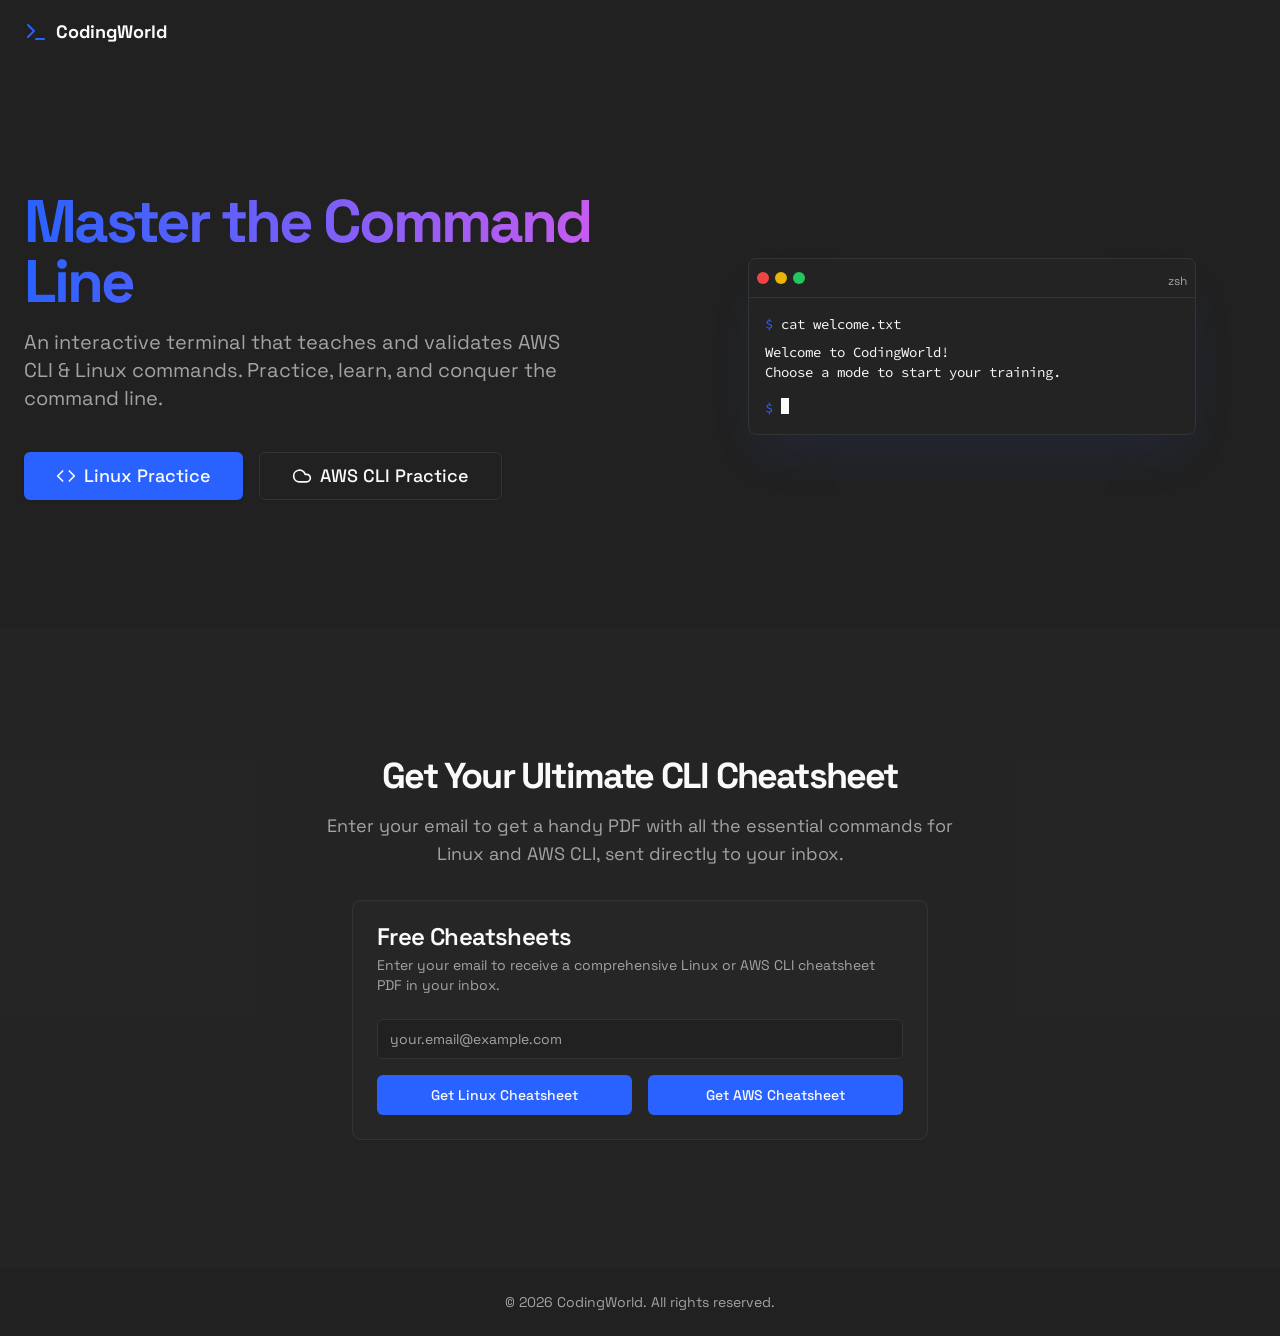
==== index.html @ 2f17eb56 "first commit" ====
<!DOCTYPE html><!--RJqVNcGlyNMTMCSjUhqkt--><html lang="en"><head><meta charSet="utf-8"/><meta name="viewport" content="width=device-width, initial-scale=1"/><link rel="stylesheet" href="/_next/static/css/c68abee4e46d23ef.css" data-precedence="next"/><link rel="preload" as="script" fetchPriority="low" href="/_next/static/chunks/webpack-8bc676a38500ec86.js"/><script src="/_next/static/chunks/4bd1b696-21f374d1156f834a.js" async=""></script><script src="/_next/static/chunks/255-93a59f354348d7d5.js" async=""></script><script src="/_next/static/chunks/main-app-a931d3defb25d860.js" async=""></script><script src="/_next/static/chunks/349-acaad126e74a8571.js" async=""></script><script src="/_next/static/chunks/559-4b125c624af9460f.js" async=""></script><script src="/_next/static/chunks/app/layout-97086ec14cc3a249.js" async=""></script><script src="/_next/static/chunks/667-7d74f03dfd28b182.js" async=""></script><script src="/_next/static/chunks/app/(app)/layout-f5e4618d184f99e4.js" async=""></script><script src="/_next/static/chunks/app/page-3dbbd2f15686860f.js" async=""></script><link rel="preconnect" href="https://fonts.googleapis.com"/><link rel="preconnect" href="https://fonts.gstatic.com" crossorigin="anonymous"/><title>CodingWorld</title><meta name="description" content="Interactive browser terminal to learn Linux and AWS CLI commands."/><link rel="icon" href="/favicon.ico" type="image/x-icon" sizes="16x16"/><link href="https://fonts.googleapis.com/css2?family=Space+Grotesk:wght@400;500;700&amp;family=Source+Code+Pro:wght@400;500&amp;display=swap" rel="stylesheet"/><script src="/_next/static/chunks/polyfills-42372ed130431b0a.js" noModule=""></script></head><body class="font-body antialiased"><div hidden=""><!--$--><!--/$--></div><div class="flex flex-col min-h-screen bg-background"><header class="px-4 lg:px-6 h-16 flex items-center container mx-auto"><a class="flex items-center justify-center gap-2" href="/"><svg xmlns="http://www.w3.org/2000/svg" viewBox="0 0 24 24" fill="none" stroke="currentColor" stroke-width="2" stroke-linecap="round" stroke-linejoin="round" class="h-6 w-6 text-primary"><path d="M4 17l6-6-6-6"></path><path d="M12 19h8"></path></svg><span class="font-bold text-lg">CodingWorld</span></a></header><main class="flex-1"><section class="w-full py-12 md:py-24 lg:py-32"><div class="container px-4 md:px-6"><div class="grid gap-6 lg:grid-cols-2 lg:gap-12 xl:gap-24"><div class="flex flex-col justify-center space-y-4"><div class="space-y-4"><h1 class="text-4xl font-bold tracking-tighter sm:text-5xl xl:text-6xl/none font-headline bg-clip-text text-transparent bg-gradient-to-r from-primary to-accent">Master the Command Line</h1><p class="max-w-[600px] text-muted-foreground md:text-xl">An interactive terminal that teaches and validates AWS CLI &amp; Linux commands. Practice, learn, and conquer the command line.</p></div><div class="flex flex-col gap-4 min-[400px]:flex-row pt-6"><a class="inline-flex h-12 items-center justify-center rounded-md bg-primary px-8 text-lg font-medium text-primary-foreground shadow transition-colors hover:bg-primary/90 focus-visible:outline-none focus-visible:ring-1 focus-visible:ring-ring disabled:pointer-events-none disabled:opacity-50" href="/linux/"><svg xmlns="http://www.w3.org/2000/svg" width="24" height="24" viewBox="0 0 24 24" fill="none" stroke="currentColor" stroke-width="2" stroke-linecap="round" stroke-linejoin="round" class="lucide lucide-code mr-2 h-5 w-5"><polyline points="16 18 22 12 16 6"></polyline><polyline points="8 6 2 12 8 18"></polyline></svg>Linux Practice</a><a class="inline-flex h-12 items-center justify-center rounded-md border border-input bg-background px-8 text-lg font-medium shadow-sm transition-colors hover:bg-accent hover:text-accent-foreground focus-visible:outline-none focus-visible:ring-1 focus-visible:ring-ring disabled:pointer-events-none disabled:opacity-50" href="/aws/"><svg xmlns="http://www.w3.org/2000/svg" width="24" height="24" viewBox="0 0 24 24" fill="none" stroke="currentColor" stroke-width="2" stroke-linecap="round" stroke-linejoin="round" class="lucide lucide-cloud mr-2 h-5 w-5"><path d="M17.5 19H9a7 7 0 1 1 6.71-9h1.79a4.5 4.5 0 1 1 0 9Z"></path></svg>AWS CLI Practice</a></div></div><div class="hidden lg:flex items-center justify-center"><div class="rounded-lg border text-card-foreground w-full max-w-md bg-card/50 shadow-2xl shadow-primary/10"><div class="flex space-y-1.5 p-2 border-b flex-row items-center justify-between"><div class="flex items-center gap-1.5"><span class="h-3 w-3 rounded-full bg-red-500"></span><span class="h-3 w-3 rounded-full bg-yellow-500"></span><span class="h-3 w-3 rounded-full bg-green-500"></span></div><p class="text-xs text-muted-foreground">zsh</p></div><div class="p-4 font-code text-sm"><div class="flex gap-2"><span class="text-primary">$</span><p>cat welcome.txt</p></div><p class="mt-2">Welcome to CodingWorld!</p><p>Choose a mode to start your training.</p><div class="flex gap-2 mt-4"><span class="text-primary">$</span><span class="bg-foreground w-2 h-4 animate-pulse"></span></div></div></div></div></div></div></section><section class="w-full py-12 md:py-24 lg:py-32 bg-muted/20"><div class="container px-4 md:px-6"><div class="mx-auto max-w-2xl text-center"><h2 class="text-3xl font-bold tracking-tighter sm:text-4xl font-headline">Get Your Ultimate CLI Cheatsheet</h2><p class="mt-4 text-muted-foreground md:text-lg">Enter your email to get a handy PDF with all the essential commands for Linux and AWS CLI, sent directly to your inbox.</p></div><div class="mx-auto mt-8 max-w-xl"><div class="rounded-lg border bg-card text-card-foreground shadow-sm"><div class="flex flex-col space-y-1.5 p-6"><div class="text-2xl font-semibold leading-none tracking-tight">Free Cheatsheets</div><div class="text-sm text-muted-foreground">Enter your email to receive a comprehensive Linux or AWS CLI cheatsheet PDF in your inbox.</div></div><div class="p-6 pt-0 space-y-4"><input type="email" class="flex h-10 w-full rounded-md border border-input bg-background px-3 py-2 text-base ring-offset-background file:border-0 file:bg-transparent file:text-sm file:font-medium file:text-foreground placeholder:text-muted-foreground focus-visible:outline-none focus-visible:ring-2 focus-visible:ring-ring focus-visible:ring-offset-2 disabled:cursor-not-allowed disabled:opacity-50 md:text-sm" placeholder="your.email@example.com" value=""/><div class="flex flex-col sm:flex-row gap-4"><button class="inline-flex items-center justify-center gap-2 whitespace-nowrap rounded-md text-sm font-medium ring-offset-background transition-colors focus-visible:outline-none focus-visible:ring-2 focus-visible:ring-ring focus-visible:ring-offset-2 disabled:pointer-events-none disabled:opacity-50 [&amp;_svg]:pointer-events-none [&amp;_svg]:size-4 [&amp;_svg]:shrink-0 bg-primary text-primary-foreground hover:bg-primary/90 h-10 px-4 py-2 w-full">Get Linux Cheatsheet</button><button class="inline-flex items-center justify-center gap-2 whitespace-nowrap rounded-md text-sm font-medium ring-offset-background transition-colors focus-visible:outline-none focus-visible:ring-2 focus-visible:ring-ring focus-visible:ring-offset-2 disabled:pointer-events-none disabled:opacity-50 [&amp;_svg]:pointer-events-none [&amp;_svg]:size-4 [&amp;_svg]:shrink-0 bg-primary text-primary-foreground hover:bg-primary/90 h-10 px-4 py-2 w-full">Get AWS Cheatsheet</button></div></div></div></div></div></section></main><footer class="flex items-center justify-center p-6"><p class="text-sm text-muted-foreground">© <!-- -->2026<!-- --> CodingWorld. All rights reserved.</p></footer></div><!--$--><!--/$--><div role="region" aria-label="Notifications (F8)" tabindex="-1" style="pointer-events:none"><ol tabindex="-1" class="fixed top-0 z-[100] flex max-h-screen w-full flex-col-reverse p-4 sm:bottom-0 sm:right-0 sm:top-auto sm:flex-col md:max-w-[420px]"></ol></div><script src="/_next/static/chunks/webpack-8bc676a38500ec86.js" id="_R_" async=""></script><script>(self.__next_f=self.__next_f||[]).push([0])</script><script>self.__next_f.push([1,"1:\"$Sreact.fragment\"\n2:I[3006,[\"349\",\"static/chunks/349-acaad126e74a8571.js\",\"559\",\"static/chunks/559-4b125c624af9460f.js\",\"177\",\"static/chunks/app/layout-97086ec14cc3a249.js\"],\"ThemeProvider\"]\n3:I[9766,[],\"\"]\n4:I[8924,[],\"\"]\n5:I[8516,[\"349\",\"static/chunks/349-acaad126e74a8571.js\",\"559\",\"static/chunks/559-4b125c624af9460f.js\",\"177\",\"static/chunks/app/layout-97086ec14cc3a249.js\"],\"Toaster\"]\n6:I[2619,[\"349\",\"static/chunks/349-acaad126e74a8571.js\",\"667\",\"static/chunks/667-7d74f03dfd28b182.js\",\"944\",\"static/chunks/app/(app)/layout-f5e4618d184f99e4.js\"],\"\"]\nf:I[7150,[],\"\"]\n:HL[\"/_next/static/css/c68abee4e46d23ef.css\",\"style\"]\n"])</script><script>self.__next_f.push([1,"0:{\"P\":null,\"b\":\"RJqVNcGlyNMTMCSjUhqkt\",\"p\":\"\",\"c\":[\"\",\"\"],\"i\":false,\"f\":[[[\"\",{\"children\":[\"__PAGE__\",{}]},\"$undefined\",\"$undefined\",true],[\"\",[\"$\",\"$1\",\"c\",{\"children\":[[[\"$\",\"link\",\"0\",{\"rel\":\"stylesheet\",\"href\":\"/_next/static/css/c68abee4e46d23ef.css\",\"precedence\":\"next\",\"crossOrigin\":\"$undefined\",\"nonce\":\"$undefined\"}]],[\"$\",\"html\",null,{\"lang\":\"en\",\"suppressHydrationWarning\":true,\"children\":[[\"$\",\"head\",null,{\"children\":[[\"$\",\"link\",null,{\"rel\":\"preconnect\",\"href\":\"https://fonts.googleapis.com\"}],[\"$\",\"link\",null,{\"rel\":\"preconnect\",\"href\":\"https://fonts.gstatic.com\",\"crossOrigin\":\"anonymous\"}],[\"$\",\"link\",null,{\"href\":\"https://fonts.googleapis.com/css2?family=Space+Grotesk:wght@400;500;700\u0026family=Source+Code+Pro:wght@400;500\u0026display=swap\",\"rel\":\"stylesheet\"}]]}],[\"$\",\"body\",null,{\"className\":\"font-body antialiased\",\"children\":[\"$\",\"$L2\",null,{\"children\":[[\"$\",\"$L3\",null,{\"parallelRouterKey\":\"children\",\"error\":\"$undefined\",\"errorStyles\":\"$undefined\",\"errorScripts\":\"$undefined\",\"template\":[\"$\",\"$L4\",null,{}],\"templateStyles\":\"$undefined\",\"templateScripts\":\"$undefined\",\"notFound\":[[[\"$\",\"title\",null,{\"children\":\"404: This page could not be found.\"}],[\"$\",\"div\",null,{\"style\":{\"fontFamily\":\"system-ui,\\\"Segoe UI\\\",Roboto,Helvetica,Arial,sans-serif,\\\"Apple Color Emoji\\\",\\\"Segoe UI Emoji\\\"\",\"height\":\"100vh\",\"textAlign\":\"center\",\"display\":\"flex\",\"flexDirection\":\"column\",\"alignItems\":\"center\",\"justifyContent\":\"center\"},\"children\":[\"$\",\"div\",null,{\"children\":[[\"$\",\"style\",null,{\"dangerouslySetInnerHTML\":{\"__html\":\"body{color:#000;background:#fff;margin:0}.next-error-h1{border-right:1px solid rgba(0,0,0,.3)}@media (prefers-color-scheme:dark){body{color:#fff;background:#000}.next-error-h1{border-right:1px solid rgba(255,255,255,.3)}}\"}}],[\"$\",\"h1\",null,{\"className\":\"next-error-h1\",\"style\":{\"display\":\"inline-block\",\"margin\":\"0 20px 0 0\",\"padding\":\"0 23px 0 0\",\"fontSize\":24,\"fontWeight\":500,\"verticalAlign\":\"top\",\"lineHeight\":\"49px\"},\"children\":404}],[\"$\",\"div\",null,{\"style\":{\"display\":\"inline-block\"},\"children\":[\"$\",\"h2\",null,{\"style\":{\"fontSize\":14,\"fontWeight\":400,\"lineHeight\":\"49px\",\"margin\":0},\"children\":\"This page could not be found.\"}]}]]}]}]],[]],\"forbidden\":\"$undefined\",\"unauthorized\":\"$undefined\"}],[\"$\",\"$L5\",null,{}]]}]}]]}]]}],{\"children\":[\"__PAGE__\",[\"$\",\"$1\",\"c\",{\"children\":[[\"$\",\"div\",null,{\"className\":\"flex flex-col min-h-screen bg-background\",\"children\":[[\"$\",\"header\",null,{\"className\":\"px-4 lg:px-6 h-16 flex items-center container mx-auto\",\"children\":[\"$\",\"$L6\",null,{\"href\":\"/\",\"className\":\"flex items-center justify-center gap-2\",\"children\":[[\"$\",\"svg\",null,{\"xmlns\":\"http://www.w3.org/2000/svg\",\"viewBox\":\"0 0 24 24\",\"fill\":\"none\",\"stroke\":\"currentColor\",\"strokeWidth\":\"2\",\"strokeLinecap\":\"round\",\"strokeLinejoin\":\"round\",\"className\":\"h-6 w-6 text-primary\",\"children\":[[\"$\",\"path\",null,{\"d\":\"M4 17l6-6-6-6\"}],[\"$\",\"path\",null,{\"d\":\"M12 19h8\"}]]}],[\"$\",\"span\",null,{\"className\":\"font-bold text-lg\",\"children\":\"CodingWorld\"}]]}]}],[\"$\",\"main\",null,{\"className\":\"flex-1\",\"children\":[[\"$\",\"section\",null,{\"className\":\"w-full py-12 md:py-24 lg:py-32\",\"children\":[\"$\",\"div\",null,{\"className\":\"container px-4 md:px-6\",\"children\":[\"$\",\"div\",null,{\"className\":\"grid gap-6 lg:grid-cols-2 lg:gap-12 xl:gap-24\",\"children\":[[\"$\",\"div\",null,{\"className\":\"flex flex-col justify-center space-y-4\",\"children\":[[\"$\",\"div\",null,{\"className\":\"space-y-4\",\"children\":[[\"$\",\"h1\",null,{\"className\":\"text-4xl font-bold tracking-tighter sm:text-5xl xl:text-6xl/none font-headline bg-clip-text text-transparent bg-gradient-to-r from-primary to-accent\",\"children\":\"Master the Command Line\"}],[\"$\",\"p\",null,{\"className\":\"max-w-[600px] text-muted-foreground md:text-xl\",\"children\":\"An interactive terminal that teaches and validates AWS CLI \u0026 Linux commands. Practice, learn, and conquer the command line.\"}]]}],[\"$\",\"div\",null,{\"className\":\"flex flex-col gap-4 min-[400px]:flex-row pt-6\",\"children\":[[\"$\",\"$L6\",null,{\"href\":\"/linux\",\"className\":\"inline-flex h-12 items-center justify-center rounded-md bg-primary px-8 text-lg font-medium text-primary-foreground shadow transition-colors hover:bg-primary/90 focus-visible:outline-none focus-visible:ring-1 focus-visible:ring-ring disabled:pointer-events-none disabled:opacity-50\",\"children\":[[\"$\",\"svg\",null,{\"ref\":\"$undefined\",\"xmlns\":\"http://www.w3.org/2000/svg\",\"width\":24,\"height\":24,\"viewBox\":\"0 0 24 24\",\"fill\":\"none\",\"stroke\":\"currentColor\",\"strokeWidth\":2,\"strokeLinecap\":\"round\",\"strokeLinejoin\":\"round\",\"className\":\"lucide lucide-code mr-2 h-5 w-5\",\"children\":[\"$L7\",\"$L8\",\"$undefined\"]}],\"Linux Practice\"]}],\"$L9\"]}]]}],\"$La\"]}]}]}],\"$Lb\"]}],\"$Lc\"]}],null,\"$Ld\"]}],{},null,false]},null,false],\"$Le\",false]],\"m\":\"$undefined\",\"G\":[\"$f\",[]],\"s\":false,\"S\":true}\n"])</script><script>self.__next_f.push([1,"10:I[8281,[\"349\",\"static/chunks/349-acaad126e74a8571.js\",\"667\",\"static/chunks/667-7d74f03dfd28b182.js\",\"974\",\"static/chunks/app/page-3dbbd2f15686860f.js\"],\"default\"]\n11:I[4431,[],\"OutletBoundary\"]\n13:I[5278,[],\"AsyncMetadataOutlet\"]\n15:I[4431,[],\"ViewportBoundary\"]\n17:I[4431,[],\"MetadataBoundary\"]\n18:\"$Sreact.suspense\"\n7:[\"$\",\"polyline\",\"z7tu5w\",{\"points\":\"16 18 22 12 16 6\"}]\n8:[\"$\",\"polyline\",\"1eg1df\",{\"points\":\"8 6 2 12 8 18\"}]\n"])</script><script>self.__next_f.push([1,"9:[\"$\",\"$L6\",null,{\"href\":\"/aws\",\"className\":\"inline-flex h-12 items-center justify-center rounded-md border border-input bg-background px-8 text-lg font-medium shadow-sm transition-colors hover:bg-accent hover:text-accent-foreground focus-visible:outline-none focus-visible:ring-1 focus-visible:ring-ring disabled:pointer-events-none disabled:opacity-50\",\"children\":[[\"$\",\"svg\",null,{\"ref\":\"$undefined\",\"xmlns\":\"http://www.w3.org/2000/svg\",\"width\":24,\"height\":24,\"viewBox\":\"0 0 24 24\",\"fill\":\"none\",\"stroke\":\"currentColor\",\"strokeWidth\":2,\"strokeLinecap\":\"round\",\"strokeLinejoin\":\"round\",\"className\":\"lucide lucide-cloud mr-2 h-5 w-5\",\"children\":[[\"$\",\"path\",\"p7xjir\",{\"d\":\"M17.5 19H9a7 7 0 1 1 6.71-9h1.79a4.5 4.5 0 1 1 0 9Z\"}],\"$undefined\"]}],\"AWS CLI Practice\"]}]\n"])</script><script>self.__next_f.push([1,"a:[\"$\",\"div\",null,{\"className\":\"hidden lg:flex items-center justify-center\",\"children\":[\"$\",\"div\",null,{\"ref\":\"$undefined\",\"className\":\"rounded-lg border text-card-foreground w-full max-w-md bg-card/50 shadow-2xl shadow-primary/10\",\"children\":[[\"$\",\"div\",null,{\"ref\":\"$undefined\",\"className\":\"flex space-y-1.5 p-2 border-b flex-row items-center justify-between\",\"children\":[[\"$\",\"div\",null,{\"className\":\"flex items-center gap-1.5\",\"children\":[[\"$\",\"span\",null,{\"className\":\"h-3 w-3 rounded-full bg-red-500\"}],[\"$\",\"span\",null,{\"className\":\"h-3 w-3 rounded-full bg-yellow-500\"}],[\"$\",\"span\",null,{\"className\":\"h-3 w-3 rounded-full bg-green-500\"}]]}],[\"$\",\"p\",null,{\"className\":\"text-xs text-muted-foreground\",\"children\":\"zsh\"}]]}],[\"$\",\"div\",null,{\"ref\":\"$undefined\",\"className\":\"p-4 font-code text-sm\",\"children\":[[\"$\",\"div\",null,{\"className\":\"flex gap-2\",\"children\":[[\"$\",\"span\",null,{\"className\":\"text-primary\",\"children\":\"$$\"}],[\"$\",\"p\",null,{\"children\":\"cat welcome.txt\"}]]}],[\"$\",\"p\",null,{\"className\":\"mt-2\",\"children\":\"Welcome to CodingWorld!\"}],[\"$\",\"p\",null,{\"children\":\"Choose a mode to start your training.\"}],[\"$\",\"div\",null,{\"className\":\"flex gap-2 mt-4\",\"children\":[[\"$\",\"span\",null,{\"className\":\"text-primary\",\"children\":\"$$\"}],[\"$\",\"span\",null,{\"className\":\"bg-foreground w-2 h-4 animate-pulse\"}]]}]]}]]}]}]\n"])</script><script>self.__next_f.push([1,"b:[\"$\",\"section\",null,{\"className\":\"w-full py-12 md:py-24 lg:py-32 bg-muted/20\",\"children\":[\"$\",\"div\",null,{\"className\":\"container px-4 md:px-6\",\"children\":[[\"$\",\"div\",null,{\"className\":\"mx-auto max-w-2xl text-center\",\"children\":[[\"$\",\"h2\",null,{\"className\":\"text-3xl font-bold tracking-tighter sm:text-4xl font-headline\",\"children\":\"Get Your Ultimate CLI Cheatsheet\"}],[\"$\",\"p\",null,{\"className\":\"mt-4 text-muted-foreground md:text-lg\",\"children\":\"Enter your email to get a handy PDF with all the essential commands for Linux and AWS CLI, sent directly to your inbox.\"}]]}],[\"$\",\"div\",null,{\"className\":\"mx-auto mt-8 max-w-xl\",\"children\":[\"$\",\"$L10\",null,{}]}]]}]}]\nc:[\"$\",\"footer\",null,{\"className\":\"flex items-center justify-center p-6\",\"children\":[\"$\",\"p\",null,{\"className\":\"text-sm text-muted-foreground\",\"children\":[\"© \",2026,\" CodingWorld. All rights reserved.\"]}]}]\nd:[\"$\",\"$L11\",null,{\"children\":[\"$L12\",[\"$\",\"$L13\",null,{\"promise\":\"$@14\"}]]}]\ne:[\"$\",\"$1\",\"h\",{\"children\":[null,[[\"$\",\"$L15\",null,{\"children\":\"$L16\"}],null],[\"$\",\"$L17\",null,{\"children\":[\"$\",\"div\",null,{\"hidden\":true,\"children\":[\"$\",\"$18\",null,{\"fallback\":null,\"children\":\"$L19\"}]}]}]]}]\n"])</script><script>self.__next_f.push([1,"16:[[\"$\",\"meta\",\"0\",{\"charSet\":\"utf-8\"}],[\"$\",\"meta\",\"1\",{\"name\":\"viewport\",\"content\":\"width=device-width, initial-scale=1\"}]]\n12:null\n"])</script><script>self.__next_f.push([1,"1a:I[622,[],\"IconMark\"]\n14:{\"metadata\":[[\"$\",\"title\",\"0\",{\"children\":\"CodingWorld\"}],[\"$\",\"meta\",\"1\",{\"name\":\"description\",\"content\":\"Interactive browser terminal to learn Linux and AWS CLI commands.\"}],[\"$\",\"link\",\"2\",{\"rel\":\"icon\",\"href\":\"/favicon.ico\",\"type\":\"image/x-icon\",\"sizes\":\"16x16\"}],[\"$\",\"$L1a\",\"3\",{}]],\"error\":null,\"digest\":\"$undefined\"}\n"])</script><script>self.__next_f.push([1,"19:\"$14:metadata\"\n"])</script></body></html>
---- _next/static/css/c68abee4e46d23ef.css ----
*,:after,:before{--tw-border-spacing-x:0;--tw-border-spacing-y:0;--tw-translate-x:0;--tw-translate-y:0;--tw-rotate:0;--tw-skew-x:0;--tw-skew-y:0;--tw-scale-x:1;--tw-scale-y:1;--tw-pan-x: ;--tw-pan-y: ;--tw-pinch-zoom: ;--tw-scroll-snap-strictness:proximity;--tw-gradient-from-position: ;--tw-gradient-via-position: ;--tw-gradient-to-position: ;--tw-ordinal: ;--tw-slashed-zero: ;--tw-numeric-figure: ;--tw-numeric-spacing: ;--tw-numeric-fraction: ;--tw-ring-inset: ;--tw-ring-offset-width:0px;--tw-ring-offset-color:#fff;--tw-ring-color:rgb(59 130 246/0.5);--tw-ring-offset-shadow:0 0 #0000;--tw-ring-shadow:0 0 #0000;--tw-shadow:0 0 #0000;--tw-shadow-colored:0 0 #0000;--tw-blur: ;--tw-brightness: ;--tw-contrast: ;--tw-grayscale: ;--tw-hue-rotate: ;--tw-invert: ;--tw-saturate: ;--tw-sepia: ;--tw-drop-shadow: ;--tw-backdrop-blur: ;--tw-backdrop-brightness: ;--tw-backdrop-contrast: ;--tw-backdrop-grayscale: ;--tw-backdrop-hue-rotate: ;--tw-backdrop-invert: ;--tw-backdrop-opacity: ;--tw-backdrop-saturate: ;--tw-backdrop-sepia: ;--tw-contain-size: ;--tw-contain-layout: ;--tw-contain-paint: ;--tw-contain-style: }::backdrop{--tw-border-spacing-x:0;--tw-border-spacing-y:0;--tw-translate-x:0;--tw-translate-y:0;--tw-rotate:0;--tw-skew-x:0;--tw-skew-y:0;--tw-scale-x:1;--tw-scale-y:1;--tw-pan-x: ;--tw-pan-y: ;--tw-pinch-zoom: ;--tw-scroll-snap-strictness:proximity;--tw-gradient-from-position: ;--tw-gradient-via-position: ;--tw-gradient-to-position: ;--tw-ordinal: ;--tw-slashed-zero: ;--tw-numeric-figure: ;--tw-numeric-spacing: ;--tw-numeric-fraction: ;--tw-ring-inset: ;--tw-ring-offset-width:0px;--tw-ring-offset-color:#fff;--tw-ring-color:rgb(59 130 246/0.5);--tw-ring-offset-shadow:0 0 #0000;--tw-ring-shadow:0 0 #0000;--tw-shadow:0 0 #0000;--tw-shadow-colored:0 0 #0000;--tw-blur: ;--tw-brightness: ;--tw-contrast: ;--tw-grayscale: ;--tw-hue-rotate: ;--tw-invert: ;--tw-saturate: ;--tw-sepia: ;--tw-drop-shadow: ;--tw-backdrop-blur: ;--tw-backdrop-brightness: ;--tw-backdrop-contrast: ;--tw-backdrop-grayscale: ;--tw-backdrop-hue-rotate: ;--tw-backdrop-invert: ;--tw-backdrop-opacity: ;--tw-backdrop-saturate: ;--tw-backdrop-sepia: ;--tw-contain-size: ;--tw-contain-layout: ;--tw-contain-paint: ;--tw-contain-style: }/*
! tailwindcss v3.4.17 | MIT License | https://tailwindcss.com
*/*,:after,:before{box-sizing:border-box;border:0 solid #e5e7eb}:after,:before{--tw-content:""}:host,html{line-height:1.5;-webkit-text-size-adjust:100%;-moz-tab-size:4;tab-size:4;font-family:ui-sans-serif,system-ui,sans-serif,Apple Color Emoji,Segoe UI Emoji,Segoe UI Symbol,Noto Color Emoji;font-feature-settings:normal;font-variation-settings:normal;-webkit-tap-highlight-color:transparent}body{margin:0;line-height:inherit}hr{height:0;color:inherit;border-top-width:1px}abbr:where([title]){text-decoration:underline dotted}h1,h2,h3,h4,h5,h6{font-size:inherit;font-weight:inherit}a{color:inherit;text-decoration:inherit}b,strong{font-weight:bolder}code,kbd,pre,samp{font-family:ui-monospace,SFMono-Regular,Menlo,Monaco,Consolas,Liberation Mono,Courier New,monospace;font-feature-settings:normal;font-variation-settings:normal;font-size:1em}small{font-size:80%}sub,sup{font-size:75%;line-height:0;position:relative;vertical-align:baseline}sub{bottom:-.25em}sup{top:-.5em}table{text-indent:0;border-color:inherit;border-collapse:collapse}button,input,optgroup,select,textarea{font-family:inherit;font-feature-settings:inherit;font-variation-settings:inherit;font-size:100%;font-weight:inherit;line-height:inherit;letter-spacing:inherit;color:inherit;margin:0;padding:0}button,select{text-transform:none}button,input:where([type=button]),input:where([type=reset]),input:where([type=submit]){-webkit-appearance:button;background-color:transparent;background-image:none}:-moz-focusring{outline:auto}:-moz-ui-invalid{box-shadow:none}progress{vertical-align:baseline}::-webkit-inner-spin-button,::-webkit-outer-spin-button{height:auto}[type=search]{-webkit-appearance:textfield;outline-offset:-2px}::-webkit-search-decoration{-webkit-appearance:none}::-webkit-file-upload-button{-webkit-appearance:button;font:inherit}summary{display:list-item}blockquote,dd,dl,figure,h1,h2,h3,h4,h5,h6,hr,p,pre{margin:0}fieldset{margin:0}fieldset,legend{padding:0}menu,ol,ul{list-style:none;margin:0;padding:0}dialog{padding:0}textarea{resize:vertical}input::placeholder,textarea::placeholder{opacity:1;color:#9ca3af}[role=button],button{cursor:pointer}:disabled{cursor:default}audio,canvas,embed,iframe,img,object,svg,video{display:block;vertical-align:middle}img,video{max-width:100%;height:auto}[hidden]:where(:not([hidden=until-found])){display:none}:root{--background:0 0% 13%;--foreground:0 0% 98%;--card:0 0% 15%;--card-foreground:0 0% 98%;--popover:0 0% 13%;--popover-foreground:0 0% 98%;--primary:224 100% 58%;--primary-foreground:0 0% 98%;--secondary:0 0% 14.9%;--secondary-foreground:0 0% 98%;--muted:0 0% 20%;--muted-foreground:0 0% 63.9%;--accent:283 83% 65%;--accent-foreground:0 0% 98%;--destructive:0 62.8% 30.6%;--destructive-foreground:0 0% 98%;--border:0 0% 20%;--input:0 0% 20%;--ring:224 100% 58%;--radius:0.5rem;--chart-1:12 76% 61%;--chart-2:173 58% 39%;--chart-3:197 37% 24%;--chart-4:43 74% 66%;--chart-5:27 87% 67%}.light{--background:0 0% 100%;--foreground:0 0% 3.9%;--card:0 0% 100%;--card-foreground:0 0% 3.9%;--popover:0 0% 100%;--popover-foreground:0 0% 3.9%;--primary:224 100% 58%;--primary-foreground:0 0% 98%;--secondary:0 0% 96.1%;--secondary-foreground:0 0% 9%;--muted:0 0% 96.1%;--muted-foreground:0 0% 45.1%;--accent:283 83% 65%;--accent-foreground:0 0% 9%;--destructive:0 84.2% 60.2%;--destructive-foreground:0 0% 98%;--border:0 0% 89.8%;--input:0 0% 89.8%;--ring:224 100% 58%;--chart-1:220 70% 50%;--chart-2:160 60% 45%;--chart-3:30 80% 55%;--chart-4:280 65% 60%;--chart-5:340 75% 55%}*{border-color:hsl(var(--border))}body{background-color:hsl(var(--background));color:hsl(var(--foreground));font-feature-settings:"rlig" 1,"calt" 1}.container{width:100%;margin-right:auto;margin-left:auto;padding-right:2rem;padding-left:2rem}@media (min-width:1400px){.container{max-width:1400px}}.sr-only{position:absolute;width:1px;height:1px;padding:0;margin:-1px;overflow:hidden;clip:rect(0,0,0,0);white-space:nowrap;border-width:0}.pointer-events-none{pointer-events:none}.pointer-events-auto{pointer-events:auto}.invisible{visibility:hidden}.fixed{position:fixed}.absolute{position:absolute}.relative{position:relative}.sticky{position:sticky}.inset-0{inset:0}.inset-x-0{left:0;right:0}.inset-y-0{top:0;bottom:0}.-bottom-12{bottom:-3rem}.-left-12{left:-3rem}.-right-12{right:-3rem}.-top-12{top:-3rem}.bottom-0{bottom:0}.left-0{left:0}.left-1{left:.25rem}.left-1\/2{left:50%}.left-2{left:.5rem}.left-\[50\%\]{left:50%}.right-0{right:0}.right-1{right:.25rem}.right-2{right:.5rem}.right-4{right:1rem}.top-0{top:0}.top-1\/2{top:50%}.top-2{top:.5rem}.top-4{top:1rem}.top-\[50\%\]{top:50%}.z-50{z-index:50}.z-\[100\]{z-index:100}.-mx-1{margin-left:-.25rem;margin-right:-.25rem}.mx-auto{margin-left:auto;margin-right:auto}.my-0\.5{margin-top:.125rem;margin-bottom:.125rem}.my-1{margin-top:.25rem;margin-bottom:.25rem}.-ml-4{margin-left:-1rem}.-mt-4{margin-top:-1rem}.mb-1{margin-bottom:.25rem}.mb-2{margin-bottom:.5rem}.ml-2{margin-left:.5rem}.ml-auto{margin-left:auto}.mr-2{margin-right:.5rem}.mr-4{margin-right:1rem}.mr-6{margin-right:1.5rem}.mt-1{margin-top:.25rem}.mt-2{margin-top:.5rem}.mt-4{margin-top:1rem}.mt-6{margin-top:1.5rem}.mt-8{margin-top:2rem}.block{display:block}.flex{display:flex}.inline-flex{display:inline-flex}.table{display:table}.grid{display:grid}.hidden{display:none}.aspect-square{aspect-ratio:1/1}.aspect-video{aspect-ratio:16/9}.h-10{height:2.5rem}.h-11{height:2.75rem}.h-12{height:3rem}.h-14{height:3.5rem}.h-16{height:4rem}.h-2{height:.5rem}.h-2\.5{height:.625rem}.h-3{height:.75rem}.h-3\.5{height:.875rem}.h-4{height:1rem}.h-5{height:1.25rem}.h-6{height:1.5rem}.h-7{height:1.75rem}.h-8{height:2rem}.h-9{height:2.25rem}.h-\[1\.2rem\]{height:1.2rem}.h-\[1px\]{height:1px}.h-\[70vh\]{height:70vh}.h-\[var\(--radix-select-trigger-height\)\]{height:var(--radix-select-trigger-height)}.h-full{height:100%}.h-px{height:1px}.max-h-96{max-height:24rem}.max-h-screen{max-height:100vh}.min-h-\[80px\]{min-height:80px}.min-h-screen{min-height:100vh}.w-0{width:0}.w-1{width:.25rem}.w-10{width:2.5rem}.w-11{width:2.75rem}.w-2{width:.5rem}.w-2\.5{width:.625rem}.w-3{width:.75rem}.w-3\.5{width:.875rem}.w-3\/4{width:75%}.w-4{width:1rem}.w-5{width:1.25rem}.w-6{width:1.5rem}.w-7{width:1.75rem}.w-72{width:18rem}.w-8{width:2rem}.w-9{width:2.25rem}.w-\[1\.2rem\]{width:1.2rem}.w-\[1px\]{width:1px}.w-full{width:100%}.min-w-0{min-width:0}.min-w-\[12rem\]{min-width:12rem}.min-w-\[8rem\]{min-width:8rem}.min-w-\[var\(--radix-select-trigger-width\)\]{min-width:var(--radix-select-trigger-width)}.max-w-2xl{max-width:42rem}.max-w-\[600px\]{max-width:600px}.max-w-lg{max-width:32rem}.max-w-md{max-width:28rem}.max-w-screen-2xl{max-width:1536px}.max-w-xl{max-width:36rem}.flex-1{flex:1 1 0%}.flex-shrink-0,.shrink-0{flex-shrink:0}.grow{flex-grow:1}.grow-0{flex-grow:0}.basis-full{flex-basis:100%}.caption-bottom{caption-side:bottom}.border-collapse{border-collapse:collapse}.-translate-x-1\/2{--tw-translate-x:-50%}.-translate-x-1\/2,.-translate-y-1\/2{transform:translate(var(--tw-translate-x),var(--tw-translate-y)) rotate(var(--tw-rotate)) skewX(var(--tw-skew-x)) skewY(var(--tw-skew-y)) scaleX(var(--tw-scale-x)) scaleY(var(--tw-scale-y))}.-translate-y-1\/2{--tw-translate-y:-50%}.translate-x-\[-50\%\]{--tw-translate-x:-50%}.translate-x-\[-50\%\],.translate-y-\[-50\%\]{transform:translate(var(--tw-translate-x),var(--tw-translate-y)) rotate(var(--tw-rotate)) skewX(var(--tw-skew-x)) skewY(var(--tw-skew-y)) scaleX(var(--tw-scale-x)) scaleY(var(--tw-scale-y))}.translate-y-\[-50\%\]{--tw-translate-y:-50%}.rotate-0{--tw-rotate:0deg}.rotate-0,.rotate-90{transform:translate(var(--tw-translate-x),var(--tw-translate-y)) rotate(var(--tw-rotate)) skewX(var(--tw-skew-x)) skewY(var(--tw-skew-y)) scaleX(var(--tw-scale-x)) scaleY(var(--tw-scale-y))}.rotate-90{--tw-rotate:90deg}.scale-0{--tw-scale-x:0;--tw-scale-y:0}.scale-0,.scale-100{transform:translate(var(--tw-translate-x),var(--tw-translate-y)) rotate(var(--tw-rotate)) skewX(var(--tw-skew-x)) skewY(var(--tw-skew-y)) scaleX(var(--tw-scale-x)) scaleY(var(--tw-scale-y))}.scale-100{--tw-scale-x:1;--tw-scale-y:1}.transform{transform:translate(var(--tw-translate-x),var(--tw-translate-y)) rotate(var(--tw-rotate)) skewX(var(--tw-skew-x)) skewY(var(--tw-skew-y)) scaleX(var(--tw-scale-x)) scaleY(var(--tw-scale-y))}@keyframes pulse{50%{opacity:.5}}.animate-pulse{animation:pulse 2s cubic-bezier(.4,0,.6,1) infinite}.cursor-default{cursor:default}.cursor-pointer{cursor:pointer}.touch-none{touch-action:none}.select-none{user-select:none}.flex-row{flex-direction:row}.flex-col{flex-direction:column}.flex-col-reverse{flex-direction:column-reverse}.flex-wrap{flex-wrap:wrap}.items-start{align-items:flex-start}.items-end{align-items:flex-end}.items-center{align-items:center}.items-stretch{align-items:stretch}.justify-end{justify-content:flex-end}.justify-center{justify-content:center}.justify-between{justify-content:space-between}.gap-1{gap:.25rem}.gap-1\.5{gap:.375rem}.gap-2{gap:.5rem}.gap-4{gap:1rem}.gap-6{gap:1.5rem}.space-x-1>:not([hidden])~:not([hidden]){--tw-space-x-reverse:0;margin-right:calc(.25rem * var(--tw-space-x-reverse));margin-left:calc(.25rem * calc(1 - var(--tw-space-x-reverse)))}.space-x-2>:not([hidden])~:not([hidden]){--tw-space-x-reverse:0;margin-right:calc(.5rem * var(--tw-space-x-reverse));margin-left:calc(.5rem * calc(1 - var(--tw-space-x-reverse)))}.space-x-4>:not([hidden])~:not([hidden]){--tw-space-x-reverse:0;margin-right:calc(1rem * var(--tw-space-x-reverse));margin-left:calc(1rem * calc(1 - var(--tw-space-x-reverse)))}.space-y-1>:not([hidden])~:not([hidden]){--tw-space-y-reverse:0;margin-top:calc(.25rem * calc(1 - var(--tw-space-y-reverse)));margin-bottom:calc(.25rem * var(--tw-space-y-reverse))}.space-y-1\.5>:not([hidden])~:not([hidden]){--tw-space-y-reverse:0;margin-top:calc(.375rem * calc(1 - var(--tw-space-y-reverse)));margin-bottom:calc(.375rem * var(--tw-space-y-reverse))}.space-y-2>:not([hidden])~:not([hidden]){--tw-space-y-reverse:0;margin-top:calc(.5rem * calc(1 - var(--tw-space-y-reverse)));margin-bottom:calc(.5rem * var(--tw-space-y-reverse))}.space-y-4>:not([hidden])~:not([hidden]){--tw-space-y-reverse:0;margin-top:calc(1rem * calc(1 - var(--tw-space-y-reverse)));margin-bottom:calc(1rem * var(--tw-space-y-reverse))}.overflow-auto{overflow:auto}.overflow-hidden{overflow:hidden}.overflow-y-auto{overflow-y:auto}.whitespace-nowrap{white-space:nowrap}.whitespace-pre-wrap{white-space:pre-wrap}.rounded-\[2px\]{border-radius:2px}.rounded-\[inherit\]{border-radius:inherit}.rounded-full{border-radius:9999px}.rounded-lg{border-radius:var(--radius)}.rounded-md{border-radius:calc(var(--radius) - 2px)}.rounded-sm{border-radius:calc(var(--radius) - 4px)}.border{border-width:1px}.border-2{border-width:2px}.border-\[1\.5px\]{border-width:1.5px}.border-b{border-bottom-width:1px}.border-l{border-left-width:1px}.border-r{border-right-width:1px}.border-t{border-top-width:1px}.border-dashed{border-style:dashed}.border-\[--color-border\]{border-color:var(--color-border)}.border-border\/40{border-color:hsl(var(--border)/.4)}.border-border\/50{border-color:hsl(var(--border)/.5)}.border-destructive{border-color:hsl(var(--destructive))}.border-destructive\/50{border-color:hsl(var(--destructive)/.5)}.border-input{border-color:hsl(var(--input))}.border-primary{border-color:hsl(var(--primary))}.border-transparent{border-color:transparent}.border-l-transparent{border-left-color:transparent}.border-t-transparent{border-top-color:transparent}.bg-\[--color-bg\]{background-color:var(--color-bg)}.bg-accent{background-color:hsl(var(--accent))}.bg-background{background-color:hsl(var(--background))}.bg-background\/95{background-color:hsl(var(--background)/.95)}.bg-black\/80{background-color:rgb(0 0 0/.8)}.bg-border{background-color:hsl(var(--border))}.bg-card{background-color:hsl(var(--card))}.bg-card\/50{background-color:hsl(var(--card)/.5)}.bg-destructive{background-color:hsl(var(--destructive))}.bg-foreground{background-color:hsl(var(--foreground))}.bg-green-500{--tw-bg-opacity:1;background-color:rgb(34 197 94/var(--tw-bg-opacity,1))}.bg-muted{background-color:hsl(var(--muted))}.bg-muted\/20{background-color:hsl(var(--muted)/.2)}.bg-muted\/30{background-color:hsl(var(--muted)/.3)}.bg-muted\/50{background-color:hsl(var(--muted)/.5)}.bg-popover{background-color:hsl(var(--popover))}.bg-primary{background-color:hsl(var(--primary))}.bg-purple-500\/10{background-color:rgb(168 85 247/.1)}.bg-red-500{--tw-bg-opacity:1;background-color:rgb(239 68 68/var(--tw-bg-opacity,1))}.bg-secondary{background-color:hsl(var(--secondary))}.bg-transparent{background-color:transparent}.bg-yellow-500{--tw-bg-opacity:1;background-color:rgb(234 179 8/var(--tw-bg-opacity,1))}.bg-gradient-to-r{background-image:linear-gradient(to right,var(--tw-gradient-stops))}.from-primary{--tw-gradient-from:hsl(var(--primary)) var(--tw-gradient-from-position);--tw-gradient-to:hsl(var(--primary)/0) var(--tw-gradient-to-position);--tw-gradient-stops:var(--tw-gradient-from),var(--tw-gradient-to)}.to-accent{--tw-gradient-to:hsl(var(--accent)) var(--tw-gradient-to-position)}.bg-clip-text{background-clip:text}.fill-current{fill:currentColor}.p-0{padding:0}.p-1{padding:.25rem}.p-2{padding:.5rem}.p-3{padding:.75rem}.p-4{padding:1rem}.p-6{padding:1.5rem}.p-\[1px\]{padding:1px}.px-2{padding-left:.5rem;padding-right:.5rem}.px-2\.5{padding-left:.625rem;padding-right:.625rem}.px-3{padding-left:.75rem;padding-right:.75rem}.px-4{padding-left:1rem;padding-right:1rem}.px-8{padding-left:2rem;padding-right:2rem}.py-0\.5{padding-top:.125rem;padding-bottom:.125rem}.py-1{padding-top:.25rem;padding-bottom:.25rem}.py-1\.5{padding-top:.375rem;padding-bottom:.375rem}.py-12{padding-top:3rem;padding-bottom:3rem}.py-2{padding-top:.5rem;padding-bottom:.5rem}.py-4{padding-top:1rem;padding-bottom:1rem}.pb-3{padding-bottom:.75rem}.pb-4{padding-bottom:1rem}.pl-4{padding-left:1rem}.pl-8{padding-left:2rem}.pr-2{padding-right:.5rem}.pr-8{padding-right:2rem}.pt-0{padding-top:0}.pt-1{padding-top:.25rem}.pt-3{padding-top:.75rem}.pt-4{padding-top:1rem}.pt-6{padding-top:1.5rem}.text-left{text-align:left}.text-center{text-align:center}.text-right{text-align:right}.align-middle{vertical-align:middle}.font-body{font-family:Space Grotesk,sans-serif}.font-code{font-family:Source Code Pro,monospace}.font-headline{font-family:Space Grotesk,sans-serif}.font-mono{font-family:ui-monospace,SFMono-Regular,Menlo,Monaco,Consolas,Liberation Mono,Courier New,monospace}.text-2xl{font-size:1.5rem;line-height:2rem}.text-3xl{font-size:1.875rem;line-height:2.25rem}.text-4xl{font-size:2.25rem;line-height:2.5rem}.text-\[0\.8rem\]{font-size:.8rem}.text-base{font-size:1rem;line-height:1.5rem}.text-lg{font-size:1.125rem;line-height:1.75rem}.text-sm{font-size:.875rem;line-height:1.25rem}.text-xl{font-size:1.25rem;line-height:1.75rem}.text-xs{font-size:.75rem;line-height:1rem}.font-bold{font-weight:700}.font-medium{font-weight:500}.font-normal{font-weight:400}.font-semibold{font-weight:600}.italic{font-style:italic}.tabular-nums{--tw-numeric-spacing:tabular-nums;font-variant-numeric:var(--tw-ordinal) var(--tw-slashed-zero) var(--tw-numeric-figure) var(--tw-numeric-spacing) var(--tw-numeric-fraction)}.leading-none{line-height:1}.leading-relaxed{line-height:1.625}.tracking-tight{letter-spacing:-.025em}.tracking-tighter{letter-spacing:-.05em}.tracking-widest{letter-spacing:.1em}.text-accent-foreground{color:hsl(var(--accent-foreground))}.text-blue-400{--tw-text-opacity:1;color:rgb(96 165 250/var(--tw-text-opacity,1))}.text-card-foreground{color:hsl(var(--card-foreground))}.text-current{color:currentColor}.text-destructive{color:hsl(var(--destructive))}.text-destructive-foreground{color:hsl(var(--destructive-foreground))}.text-foreground{color:hsl(var(--foreground))}.text-foreground\/50{color:hsl(var(--foreground)/.5)}.text-green-500{--tw-text-opacity:1;color:rgb(34 197 94/var(--tw-text-opacity,1))}.text-muted-foreground{color:hsl(var(--muted-foreground))}.text-popover-foreground{color:hsl(var(--popover-foreground))}.text-primary{color:hsl(var(--primary))}.text-primary-foreground{color:hsl(var(--primary-foreground))}.text-purple-400{--tw-text-opacity:1;color:rgb(192 132 252/var(--tw-text-opacity,1))}.text-red-500{--tw-text-opacity:1;color:rgb(239 68 68/var(--tw-text-opacity,1))}.text-secondary-foreground{color:hsl(var(--secondary-foreground))}.text-transparent{color:transparent}.underline-offset-4{text-underline-offset:4px}.antialiased{-webkit-font-smoothing:antialiased;-moz-osx-font-smoothing:grayscale}.opacity-0{opacity:0}.opacity-50{opacity:.5}.opacity-60{opacity:.6}.opacity-70{opacity:.7}.opacity-90{opacity:.9}.shadow{--tw-shadow:0 1px 3px 0 rgb(0 0 0/0.1),0 1px 2px -1px rgb(0 0 0/0.1);--tw-shadow-colored:0 1px 3px 0 var(--tw-shadow-color),0 1px 2px -1px var(--tw-shadow-color)}.shadow,.shadow-2xl{box-shadow:var(--tw-ring-offset-shadow,0 0 #0000),var(--tw-ring-shadow,0 0 #0000),var(--tw-shadow)}.shadow-2xl{--tw-shadow:0 25px 50px -12px rgb(0 0 0/0.25);--tw-shadow-colored:0 25px 50px -12px var(--tw-shadow-color)}.shadow-lg{--tw-shadow:0 10px 15px -3px rgb(0 0 0/0.1),0 4px 6px -4px rgb(0 0 0/0.1);--tw-shadow-colored:0 10px 15px -3px var(--tw-shadow-color),0 4px 6px -4px var(--tw-shadow-color)}.shadow-lg,.shadow-md{box-shadow:var(--tw-ring-offset-shadow,0 0 #0000),var(--tw-ring-shadow,0 0 #0000),var(--tw-shadow)}.shadow-md{--tw-shadow:0 4px 6px -1px rgb(0 0 0/0.1),0 2px 4px -2px rgb(0 0 0/0.1);--tw-shadow-colored:0 4px 6px -1px var(--tw-shadow-color),0 2px 4px -2px var(--tw-shadow-color)}.shadow-sm{--tw-shadow:0 1px 2px 0 rgb(0 0 0/0.05);--tw-shadow-colored:0 1px 2px 0 var(--tw-shadow-color)}.shadow-sm,.shadow-xl{box-shadow:var(--tw-ring-offset-shadow,0 0 #0000),var(--tw-ring-shadow,0 0 #0000),var(--tw-shadow)}.shadow-xl{--tw-shadow:0 20px 25px -5px rgb(0 0 0/0.1),0 8px 10px -6px rgb(0 0 0/0.1);--tw-shadow-colored:0 20px 25px -5px var(--tw-shadow-color),0 8px 10px -6px var(--tw-shadow-color)}.shadow-primary\/10{--tw-shadow-color:hsl(var(--primary)/0.1);--tw-shadow:var(--tw-shadow-colored)}.outline-none{outline:2px solid transparent;outline-offset:2px}.outline{outline-style:solid}.ring-0{--tw-ring-offset-shadow:var(--tw-ring-inset) 0 0 0 var(--tw-ring-offset-width) var(--tw-ring-offset-color);--tw-ring-shadow:var(--tw-ring-inset) 0 0 0 calc(0px + var(--tw-ring-offset-width)) var(--tw-ring-color);box-shadow:var(--tw-ring-offset-shadow),var(--tw-ring-shadow),var(--tw-shadow,0 0 #0000)}.ring-offset-background{--tw-ring-offset-color:hsl(var(--background))}.filter{filter:var(--tw-blur) var(--tw-brightness) var(--tw-contrast) var(--tw-grayscale) var(--tw-hue-rotate) var(--tw-invert) var(--tw-saturate) var(--tw-sepia) var(--tw-drop-shadow)}.backdrop-blur{--tw-backdrop-blur:blur(8px)}.backdrop-blur,.backdrop-filter{-webkit-backdrop-filter:var(--tw-backdrop-blur) var(--tw-backdrop-brightness) var(--tw-backdrop-contrast) var(--tw-backdrop-grayscale) var(--tw-backdrop-hue-rotate) var(--tw-backdrop-invert) var(--tw-backdrop-opacity) var(--tw-backdrop-saturate) var(--tw-backdrop-sepia);backdrop-filter:var(--tw-backdrop-blur) var(--tw-backdrop-brightness) var(--tw-backdrop-contrast) var(--tw-backdrop-grayscale) var(--tw-backdrop-hue-rotate) var(--tw-backdrop-invert) var(--tw-backdrop-opacity) var(--tw-backdrop-saturate) var(--tw-backdrop-sepia)}.transition{transition-property:color,background-color,border-color,text-decoration-color,fill,stroke,opacity,box-shadow,transform,filter,backdrop-filter;transition-timing-function:cubic-bezier(.4,0,.2,1);transition-duration:.15s}.transition-all{transition-property:all;transition-timing-function:cubic-bezier(.4,0,.2,1);transition-duration:.15s}.transition-colors{transition-property:color,background-color,border-color,text-decoration-color,fill,stroke;transition-timing-function:cubic-bezier(.4,0,.2,1);transition-duration:.15s}.transition-opacity{transition-property:opacity;transition-timing-function:cubic-bezier(.4,0,.2,1);transition-duration:.15s}.transition-transform{transition-property:transform;transition-timing-function:cubic-bezier(.4,0,.2,1);transition-duration:.15s}.duration-200{transition-duration:.2s}.ease-in-out{transition-timing-function:cubic-bezier(.4,0,.2,1)}@keyframes enter{0%{opacity:var(--tw-enter-opacity,1);transform:translate3d(var(--tw-enter-translate-x,0),var(--tw-enter-translate-y,0),0) scale3d(var(--tw-enter-scale,1),var(--tw-enter-scale,1),var(--tw-enter-scale,1)) rotate(var(--tw-enter-rotate,0))}}@keyframes exit{to{opacity:var(--tw-exit-opacity,1);transform:translate3d(var(--tw-exit-translate-x,0),var(--tw-exit-translate-y,0),0) scale3d(var(--tw-exit-scale,1),var(--tw-exit-scale,1),var(--tw-exit-scale,1)) rotate(var(--tw-exit-rotate,0))}}.animate-in{animation-name:enter;animation-duration:.15s;--tw-enter-opacity:initial;--tw-enter-scale:initial;--tw-enter-rotate:initial;--tw-enter-translate-x:initial;--tw-enter-translate-y:initial}.fade-in-0{--tw-enter-opacity:0}.zoom-in-95{--tw-enter-scale:.95}.duration-200{animation-duration:.2s}.ease-in-out{animation-timing-function:cubic-bezier(.4,0,.2,1)}.file\:border-0::file-selector-button{border-width:0}.file\:bg-transparent::file-selector-button{background-color:transparent}.file\:text-sm::file-selector-button{font-size:.875rem;line-height:1.25rem}.file\:font-medium::file-selector-button{font-weight:500}.file\:text-foreground::file-selector-button{color:hsl(var(--foreground))}.placeholder\:text-muted-foreground::placeholder{color:hsl(var(--muted-foreground))}.focus-within\:relative:focus-within{position:relative}.focus-within\:z-20:focus-within{z-index:20}.hover\:bg-accent:hover{background-color:hsl(var(--accent))}.hover\:bg-destructive\/80:hover{background-color:hsl(var(--destructive)/.8)}.hover\:bg-destructive\/90:hover{background-color:hsl(var(--destructive)/.9)}.hover\:bg-muted\/50:hover{background-color:hsl(var(--muted)/.5)}.hover\:bg-primary:hover{background-color:hsl(var(--primary))}.hover\:bg-primary\/80:hover{background-color:hsl(var(--primary)/.8)}.hover\:bg-primary\/90:hover{background-color:hsl(var(--primary)/.9)}.hover\:bg-secondary:hover{background-color:hsl(var(--secondary))}.hover\:bg-secondary\/80:hover{background-color:hsl(var(--secondary)/.8)}.hover\:text-accent-foreground:hover{color:hsl(var(--accent-foreground))}.hover\:text-foreground:hover{color:hsl(var(--foreground))}.hover\:text-primary-foreground:hover{color:hsl(var(--primary-foreground))}.hover\:underline:hover{text-decoration-line:underline}.hover\:opacity-100:hover{opacity:1}.focus\:bg-accent:focus{background-color:hsl(var(--accent))}.focus\:bg-primary:focus{background-color:hsl(var(--primary))}.focus\:text-accent-foreground:focus{color:hsl(var(--accent-foreground))}.focus\:text-primary-foreground:focus{color:hsl(var(--primary-foreground))}.focus\:opacity-100:focus{opacity:1}.focus\:outline-none:focus{outline:2px solid transparent;outline-offset:2px}.focus\:ring-2:focus{--tw-ring-offset-shadow:var(--tw-ring-inset) 0 0 0 var(--tw-ring-offset-width) var(--tw-ring-offset-color);--tw-ring-shadow:var(--tw-ring-inset) 0 0 0 calc(2px + var(--tw-ring-offset-width)) var(--tw-ring-color);box-shadow:var(--tw-ring-offset-shadow),var(--tw-ring-shadow),var(--tw-shadow,0 0 #0000)}.focus\:ring-ring:focus{--tw-ring-color:hsl(var(--ring))}.focus\:ring-offset-2:focus{--tw-ring-offset-width:2px}.focus-visible\:outline-none:focus-visible{outline:2px solid transparent;outline-offset:2px}.focus-visible\:ring-1:focus-visible{--tw-ring-offset-shadow:var(--tw-ring-inset) 0 0 0 var(--tw-ring-offset-width) var(--tw-ring-offset-color);--tw-ring-shadow:var(--tw-ring-inset) 0 0 0 calc(1px + var(--tw-ring-offset-width)) var(--tw-ring-color);box-shadow:var(--tw-ring-offset-shadow),var(--tw-ring-shadow),var(--tw-shadow,0 0 #0000)}.focus-visible\:ring-2:focus-visible{--tw-ring-offset-shadow:var(--tw-ring-inset) 0 0 0 var(--tw-ring-offset-width) var(--tw-ring-offset-color);--tw-ring-shadow:var(--tw-ring-inset) 0 0 0 calc(2px + var(--tw-ring-offset-width)) var(--tw-ring-color);box-shadow:var(--tw-ring-offset-shadow),var(--tw-ring-shadow),var(--tw-shadow,0 0 #0000)}.focus-visible\:ring-ring:focus-visible{--tw-ring-color:hsl(var(--ring))}.focus-visible\:ring-offset-2:focus-visible{--tw-ring-offset-width:2px}.focus-visible\:ring-offset-background:focus-visible{--tw-ring-offset-color:hsl(var(--background))}.disabled\:pointer-events-none:disabled{pointer-events:none}.disabled\:cursor-not-allowed:disabled{cursor:not-allowed}.disabled\:opacity-50:disabled{opacity:.5}.group:hover .group-hover\:opacity-100{opacity:1}.group.destructive .group-\[\.destructive\]\:border-muted\/40{border-color:hsl(var(--muted)/.4)}.group.destructive .group-\[\.destructive\]\:text-red-300{--tw-text-opacity:1;color:rgb(252 165 165/var(--tw-text-opacity,1))}.group.destructive .group-\[\.destructive\]\:hover\:border-destructive\/30:hover{border-color:hsl(var(--destructive)/.3)}.group.destructive .group-\[\.destructive\]\:hover\:bg-destructive:hover{background-color:hsl(var(--destructive))}.group.destructive .group-\[\.destructive\]\:hover\:text-destructive-foreground:hover{color:hsl(var(--destructive-foreground))}.group.destructive .group-\[\.destructive\]\:hover\:text-red-50:hover{--tw-text-opacity:1;color:rgb(254 242 242/var(--tw-text-opacity,1))}.group.destructive .group-\[\.destructive\]\:focus\:ring-destructive:focus{--tw-ring-color:hsl(var(--destructive))}.group.destructive .group-\[\.destructive\]\:focus\:ring-red-400:focus{--tw-ring-opacity:1;--tw-ring-color:rgb(248 113 113/var(--tw-ring-opacity,1))}.group.destructive .group-\[\.destructive\]\:focus\:ring-offset-red-600:focus{--tw-ring-offset-color:#dc2626}.peer:disabled~.peer-disabled\:cursor-not-allowed{cursor:not-allowed}.peer:disabled~.peer-disabled\:opacity-70{opacity:.7}.aria-selected\:bg-accent[aria-selected=true]{background-color:hsl(var(--accent))}.aria-selected\:bg-accent\/50[aria-selected=true]{background-color:hsl(var(--accent)/.5)}.aria-selected\:text-accent-foreground[aria-selected=true]{color:hsl(var(--accent-foreground))}.aria-selected\:text-muted-foreground[aria-selected=true]{color:hsl(var(--muted-foreground))}.aria-selected\:opacity-100[aria-selected=true]{opacity:1}.data-\[disabled\]\:pointer-events-none[data-disabled]{pointer-events:none}.data-\[side\=bottom\]\:translate-y-1[data-side=bottom]{--tw-translate-y:0.25rem}.data-\[side\=bottom\]\:translate-y-1[data-side=bottom],.data-\[side\=left\]\:-translate-x-1[data-side=left]{transform:translate(var(--tw-translate-x),var(--tw-translate-y)) rotate(var(--tw-rotate)) skewX(var(--tw-skew-x)) skewY(var(--tw-skew-y)) scaleX(var(--tw-scale-x)) scaleY(var(--tw-scale-y))}.data-\[side\=left\]\:-translate-x-1[data-side=left]{--tw-translate-x:-0.25rem}.data-\[side\=right\]\:translate-x-1[data-side=right]{--tw-translate-x:0.25rem}.data-\[side\=right\]\:translate-x-1[data-side=right],.data-\[side\=top\]\:-translate-y-1[data-side=top]{transform:translate(var(--tw-translate-x),var(--tw-translate-y)) rotate(var(--tw-rotate)) skewX(var(--tw-skew-x)) skewY(var(--tw-skew-y)) scaleX(var(--tw-scale-x)) scaleY(var(--tw-scale-y))}.data-\[side\=top\]\:-translate-y-1[data-side=top]{--tw-translate-y:-0.25rem}.data-\[state\=checked\]\:translate-x-5[data-state=checked]{--tw-translate-x:1.25rem}.data-\[state\=checked\]\:translate-x-5[data-state=checked],.data-\[state\=unchecked\]\:translate-x-0[data-state=unchecked]{transform:translate(var(--tw-translate-x),var(--tw-translate-y)) rotate(var(--tw-rotate)) skewX(var(--tw-skew-x)) skewY(var(--tw-skew-y)) scaleX(var(--tw-scale-x)) scaleY(var(--tw-scale-y))}.data-\[state\=unchecked\]\:translate-x-0[data-state=unchecked]{--tw-translate-x:0px}.data-\[swipe\=cancel\]\:translate-x-0[data-swipe=cancel]{--tw-translate-x:0px}.data-\[swipe\=cancel\]\:translate-x-0[data-swipe=cancel],.data-\[swipe\=end\]\:translate-x-\[var\(--radix-toast-swipe-end-x\)\][data-swipe=end]{transform:translate(var(--tw-translate-x),var(--tw-translate-y)) rotate(var(--tw-rotate)) skewX(var(--tw-skew-x)) skewY(var(--tw-skew-y)) scaleX(var(--tw-scale-x)) scaleY(var(--tw-scale-y))}.data-\[swipe\=end\]\:translate-x-\[var\(--radix-toast-swipe-end-x\)\][data-swipe=end]{--tw-translate-x:var(--radix-toast-swipe-end-x)}.data-\[swipe\=move\]\:translate-x-\[var\(--radix-toast-swipe-move-x\)\][data-swipe=move]{--tw-translate-x:var(--radix-toast-swipe-move-x);transform:translate(var(--tw-translate-x),var(--tw-translate-y)) rotate(var(--tw-rotate)) skewX(var(--tw-skew-x)) skewY(var(--tw-skew-y)) scaleX(var(--tw-scale-x)) scaleY(var(--tw-scale-y))}@keyframes accordion-up{0%{height:var(--radix-accordion-content-height)}to{height:0}}.data-\[state\=closed\]\:animate-accordion-up[data-state=closed]{animation:accordion-up .2s ease-out}@keyframes accordion-down{0%{height:0}to{height:var(--radix-accordion-content-height)}}.data-\[state\=open\]\:animate-accordion-down[data-state=open]{animation:accordion-down .2s ease-out}.data-\[state\=active\]\:bg-background[data-state=active]{background-color:hsl(var(--background))}.data-\[state\=checked\]\:bg-primary[data-state=checked]{background-color:hsl(var(--primary))}.data-\[state\=open\]\:bg-accent[data-state=open]{background-color:hsl(var(--accent))}.data-\[state\=open\]\:bg-secondary[data-state=open]{background-color:hsl(var(--secondary))}.data-\[state\=selected\]\:bg-muted[data-state=selected]{background-color:hsl(var(--muted))}.data-\[state\=unchecked\]\:bg-input[data-state=unchecked]{background-color:hsl(var(--input))}.data-\[state\=active\]\:text-foreground[data-state=active]{color:hsl(var(--foreground))}.data-\[state\=checked\]\:text-primary-foreground[data-state=checked]{color:hsl(var(--primary-foreground))}.data-\[state\=open\]\:text-accent-foreground[data-state=open]{color:hsl(var(--accent-foreground))}.data-\[state\=open\]\:text-muted-foreground[data-state=open]{color:hsl(var(--muted-foreground))}.data-\[disabled\]\:opacity-50[data-disabled]{opacity:.5}.data-\[state\=active\]\:shadow-sm[data-state=active]{--tw-shadow:0 1px 2px 0 rgb(0 0 0/0.05);--tw-shadow-colored:0 1px 2px 0 var(--tw-shadow-color);box-shadow:var(--tw-ring-offset-shadow,0 0 #0000),var(--tw-ring-shadow,0 0 #0000),var(--tw-shadow)}.data-\[swipe\=move\]\:transition-none[data-swipe=move]{transition-property:none}.data-\[state\=closed\]\:duration-300[data-state=closed]{transition-duration:.3s}.data-\[state\=open\]\:duration-500[data-state=open]{transition-duration:.5s}.data-\[state\=open\]\:animate-in[data-state=open]{animation-name:enter;animation-duration:.15s;--tw-enter-opacity:initial;--tw-enter-scale:initial;--tw-enter-rotate:initial;--tw-enter-translate-x:initial;--tw-enter-translate-y:initial}.data-\[state\=closed\]\:animate-out[data-state=closed],.data-\[swipe\=end\]\:animate-out[data-swipe=end]{animation-name:exit;animation-duration:.15s;--tw-exit-opacity:initial;--tw-exit-scale:initial;--tw-exit-rotate:initial;--tw-exit-translate-x:initial;--tw-exit-translate-y:initial}.data-\[state\=closed\]\:fade-out-0[data-state=closed]{--tw-exit-opacity:0}.data-\[state\=closed\]\:fade-out-80[data-state=closed]{--tw-exit-opacity:0.8}.data-\[state\=open\]\:fade-in-0[data-state=open]{--tw-enter-opacity:0}.data-\[state\=closed\]\:zoom-out-95[data-state=closed]{--tw-exit-scale:.95}.data-\[state\=open\]\:zoom-in-95[data-state=open]{--tw-enter-scale:.95}.data-\[side\=bottom\]\:slide-in-from-top-2[data-side=bottom]{--tw-enter-translate-y:-0.5rem}.data-\[side\=left\]\:slide-in-from-right-2[data-side=left]{--tw-enter-translate-x:0.5rem}.data-\[side\=right\]\:slide-in-from-left-2[data-side=right]{--tw-enter-translate-x:-0.5rem}.data-\[side\=top\]\:slide-in-from-bottom-2[data-side=top]{--tw-enter-translate-y:0.5rem}.data-\[state\=closed\]\:slide-out-to-bottom[data-state=closed]{--tw-exit-translate-y:100%}.data-\[state\=closed\]\:slide-out-to-left[data-state=closed]{--tw-exit-translate-x:-100%}.data-\[state\=closed\]\:slide-out-to-left-1\/2[data-state=closed]{--tw-exit-translate-x:-50%}.data-\[state\=closed\]\:slide-out-to-right-full[data-state=closed],.data-\[state\=closed\]\:slide-out-to-right[data-state=closed]{--tw-exit-translate-x:100%}.data-\[state\=closed\]\:slide-out-to-top[data-state=closed]{--tw-exit-translate-y:-100%}.data-\[state\=closed\]\:slide-out-to-top-\[48\%\][data-state=closed]{--tw-exit-translate-y:-48%}.data-\[state\=open\]\:slide-in-from-bottom[data-state=open]{--tw-enter-translate-y:100%}.data-\[state\=open\]\:slide-in-from-left[data-state=open]{--tw-enter-translate-x:-100%}.data-\[state\=open\]\:slide-in-from-left-1\/2[data-state=open]{--tw-enter-translate-x:-50%}.data-\[state\=open\]\:slide-in-from-right[data-state=open]{--tw-enter-translate-x:100%}.data-\[state\=open\]\:slide-in-from-top[data-state=open]{--tw-enter-translate-y:-100%}.data-\[state\=open\]\:slide-in-from-top-\[48\%\][data-state=open]{--tw-enter-translate-y:-48%}.data-\[state\=open\]\:slide-in-from-top-full[data-state=open]{--tw-enter-translate-y:-100%}.data-\[state\=closed\]\:duration-300[data-state=closed]{animation-duration:.3s}.data-\[state\=open\]\:duration-500[data-state=open]{animation-duration:.5s}@supports (backdrop-filter:var(--tw )){.supports-\[backdrop-filter\]\:bg-background\/60{background-color:hsl(var(--background)/.6)}}.dark\:-rotate-90:is(.dark *){--tw-rotate:-90deg;transform:translate(var(--tw-translate-x),var(--tw-translate-y)) rotate(var(--tw-rotate)) skewX(var(--tw-skew-x)) skewY(var(--tw-skew-y)) scaleX(var(--tw-scale-x)) scaleY(var(--tw-scale-y))}.dark\:rotate-0:is(.dark *){--tw-rotate:0deg;transform:translate(var(--tw-translate-x),var(--tw-translate-y)) rotate(var(--tw-rotate)) skewX(var(--tw-skew-x)) skewY(var(--tw-skew-y)) scaleX(var(--tw-scale-x)) scaleY(var(--tw-scale-y))}.dark\:scale-0:is(.dark *){--tw-scale-x:0;--tw-scale-y:0;transform:translate(var(--tw-translate-x),var(--tw-translate-y)) rotate(var(--tw-rotate)) skewX(var(--tw-skew-x)) skewY(var(--tw-skew-y)) scaleX(var(--tw-scale-x)) scaleY(var(--tw-scale-y))}.dark\:scale-100:is(.dark *){--tw-scale-x:1;--tw-scale-y:1;transform:translate(var(--tw-translate-x),var(--tw-translate-y)) rotate(var(--tw-rotate)) skewX(var(--tw-skew-x)) skewY(var(--tw-skew-y)) scaleX(var(--tw-scale-x)) scaleY(var(--tw-scale-y))}.dark\:border-destructive:is(.dark *){border-color:hsl(var(--destructive))}@media (min-width:400px){.min-\[400px\]\:flex-row{flex-direction:row}}@media (min-width:640px){.sm\:bottom-0{bottom:0}.sm\:right-0{right:0}.sm\:top-auto{top:auto}.sm\:mt-0{margin-top:0}.sm\:inline{display:inline}.sm\:max-w-sm{max-width:24rem}.sm\:flex-row{flex-direction:row}.sm\:flex-col{flex-direction:column}.sm\:justify-end{justify-content:flex-end}.sm\:space-x-2>:not([hidden])~:not([hidden]){--tw-space-x-reverse:0;margin-right:calc(.5rem * var(--tw-space-x-reverse));margin-left:calc(.5rem * calc(1 - var(--tw-space-x-reverse)))}.sm\:space-x-4>:not([hidden])~:not([hidden]){--tw-space-x-reverse:0;margin-right:calc(1rem * var(--tw-space-x-reverse));margin-left:calc(1rem * calc(1 - var(--tw-space-x-reverse)))}.sm\:space-y-0>:not([hidden])~:not([hidden]){--tw-space-y-reverse:0;margin-top:calc(0px * calc(1 - var(--tw-space-y-reverse)));margin-bottom:calc(0px * var(--tw-space-y-reverse))}.sm\:rounded-lg{border-radius:var(--radius)}.sm\:text-left{text-align:left}.sm\:text-4xl{font-size:2.25rem;line-height:2.5rem}.sm\:text-5xl{font-size:3rem;line-height:1}.sm\:text-base{font-size:1rem;line-height:1.5rem}.data-\[state\=open\]\:sm\:slide-in-from-bottom-full[data-state=open]{--tw-enter-translate-y:100%}}@media (min-width:768px){.md\:max-w-\[420px\]{max-width:420px}.md\:px-6{padding-left:1.5rem;padding-right:1.5rem}.md\:py-24{padding-top:6rem;padding-bottom:6rem}.md\:text-lg{font-size:1.125rem;line-height:1.75rem}.md\:text-sm{font-size:.875rem;line-height:1.25rem}.md\:text-xl{font-size:1.25rem;line-height:1.75rem}}@media (min-width:1024px){.lg\:sticky{position:sticky}.lg\:top-20{top:5rem}.lg\:mt-0{margin-top:0}.lg\:flex{display:flex}.lg\:grid-cols-2{grid-template-columns:repeat(2,minmax(0,1fr))}.lg\:gap-12{gap:3rem}.lg\:gap-8{gap:2rem}.lg\:px-6{padding-left:1.5rem;padding-right:1.5rem}.lg\:py-32{padding-top:8rem;padding-bottom:8rem}}@media (min-width:1280px){.xl\:gap-24{gap:6rem}.xl\:text-6xl\/none{font-size:3.75rem;line-height:1}}.\[\&\:has\(\[aria-selected\]\)\]\:bg-accent:has([aria-selected]){background-color:hsl(var(--accent))}.first\:\[\&\:has\(\[aria-selected\]\)\]\:rounded-l-md:has([aria-selected]):first-child{border-top-left-radius:calc(var(--radius) - 2px);border-bottom-left-radius:calc(var(--radius) - 2px)}.last\:\[\&\:has\(\[aria-selected\]\)\]\:rounded-r-md:has([aria-selected]):last-child{border-top-right-radius:calc(var(--radius) - 2px);border-bottom-right-radius:calc(var(--radius) - 2px)}.\[\&\:has\(\[aria-selected\]\.day-outside\)\]\:bg-accent\/50:has([aria-selected].day-outside){background-color:hsl(var(--accent)/.5)}.\[\&\:has\(\[aria-selected\]\.day-range-end\)\]\:rounded-r-md:has([aria-selected].day-range-end){border-top-right-radius:calc(var(--radius) - 2px);border-bottom-right-radius:calc(var(--radius) - 2px)}.\[\&\:has\(\[role\=checkbox\]\)\]\:pr-0:has([role=checkbox]){padding-right:0}.\[\&\>span\]\:line-clamp-1>span{overflow:hidden;display:-webkit-box;-webkit-box-orient:vertical;-webkit-line-clamp:1}.\[\&\>svg\+div\]\:translate-y-\[-3px\]>svg+div{--tw-translate-y:-3px;transform:translate(var(--tw-translate-x),var(--tw-translate-y)) rotate(var(--tw-rotate)) skewX(var(--tw-skew-x)) skewY(var(--tw-skew-y)) scaleX(var(--tw-scale-x)) scaleY(var(--tw-scale-y))}.\[\&\>svg\]\:absolute>svg{position:absolute}.\[\&\>svg\]\:left-4>svg{left:1rem}.\[\&\>svg\]\:top-4>svg{top:1rem}.\[\&\>svg\]\:h-2\.5>svg{height:.625rem}.\[\&\>svg\]\:h-3>svg{height:.75rem}.\[\&\>svg\]\:w-2\.5>svg{width:.625rem}.\[\&\>svg\]\:w-3>svg{width:.75rem}.\[\&\>svg\]\:text-destructive>svg{color:hsl(var(--destructive))}.\[\&\>svg\]\:text-foreground>svg{color:hsl(var(--foreground))}.\[\&\>svg\]\:text-muted-foreground>svg{color:hsl(var(--muted-foreground))}.\[\&\>svg\~\*\]\:pl-7>svg~*{padding-left:1.75rem}.\[\&\>tr\]\:last\:border-b-0:last-child>tr{border-bottom-width:0}.\[\&\[data-state\=open\]\>svg\]\:rotate-180[data-state=open]>svg{--tw-rotate:180deg;transform:translate(var(--tw-translate-x),var(--tw-translate-y)) rotate(var(--tw-rotate)) skewX(var(--tw-skew-x)) skewY(var(--tw-skew-y)) scaleX(var(--tw-scale-x)) scaleY(var(--tw-scale-y))}.\[\&_\.recharts-cartesian-axis-tick_text\]\:fill-muted-foreground .recharts-cartesian-axis-tick text{fill:hsl(var(--muted-foreground))}.\[\&_\.recharts-cartesian-grid_line\[stroke\=\'\#ccc\'\]\]\:stroke-border\/50 .recharts-cartesian-grid line[stroke="#ccc"]{stroke:hsl(var(--border)/.5)}.\[\&_\.recharts-curve\.recharts-tooltip-cursor\]\:stroke-border .recharts-curve.recharts-tooltip-cursor{stroke:hsl(var(--border))}.\[\&_\.recharts-dot\[stroke\=\'\#fff\'\]\]\:stroke-transparent .recharts-dot[stroke="#fff"]{stroke:transparent}.\[\&_\.recharts-layer\]\:outline-none .recharts-layer{outline:2px solid transparent;outline-offset:2px}.\[\&_\.recharts-polar-grid_\[stroke\=\'\#ccc\'\]\]\:stroke-border .recharts-polar-grid [stroke="#ccc"]{stroke:hsl(var(--border))}.\[\&_\.recharts-radial-bar-background-sector\]\:fill-muted .recharts-radial-bar-background-sector,.\[\&_\.recharts-rectangle\.recharts-tooltip-cursor\]\:fill-muted .recharts-rectangle.recharts-tooltip-cursor{fill:hsl(var(--muted))}.\[\&_\.recharts-reference-line_\[stroke\=\'\#ccc\'\]\]\:stroke-border .recharts-reference-line [stroke="#ccc"]{stroke:hsl(var(--border))}.\[\&_\.recharts-sector\[stroke\=\'\#fff\'\]\]\:stroke-transparent .recharts-sector[stroke="#fff"]{stroke:transparent}.\[\&_\.recharts-sector\]\:outline-none .recharts-sector,.\[\&_\.recharts-surface\]\:outline-none .recharts-surface{outline:2px solid transparent;outline-offset:2px}.\[\&_p\]\:leading-relaxed p{line-height:1.625}.\[\&_svg\]\:pointer-events-none svg{pointer-events:none}.\[\&_svg\]\:size-4 svg{width:1rem;height:1rem}.\[\&_svg\]\:shrink-0 svg{flex-shrink:0}.\[\&_tr\:last-child\]\:border-0 tr:last-child{border-width:0}.\[\&_tr\]\:border-b tr{border-bottom-width:1px}
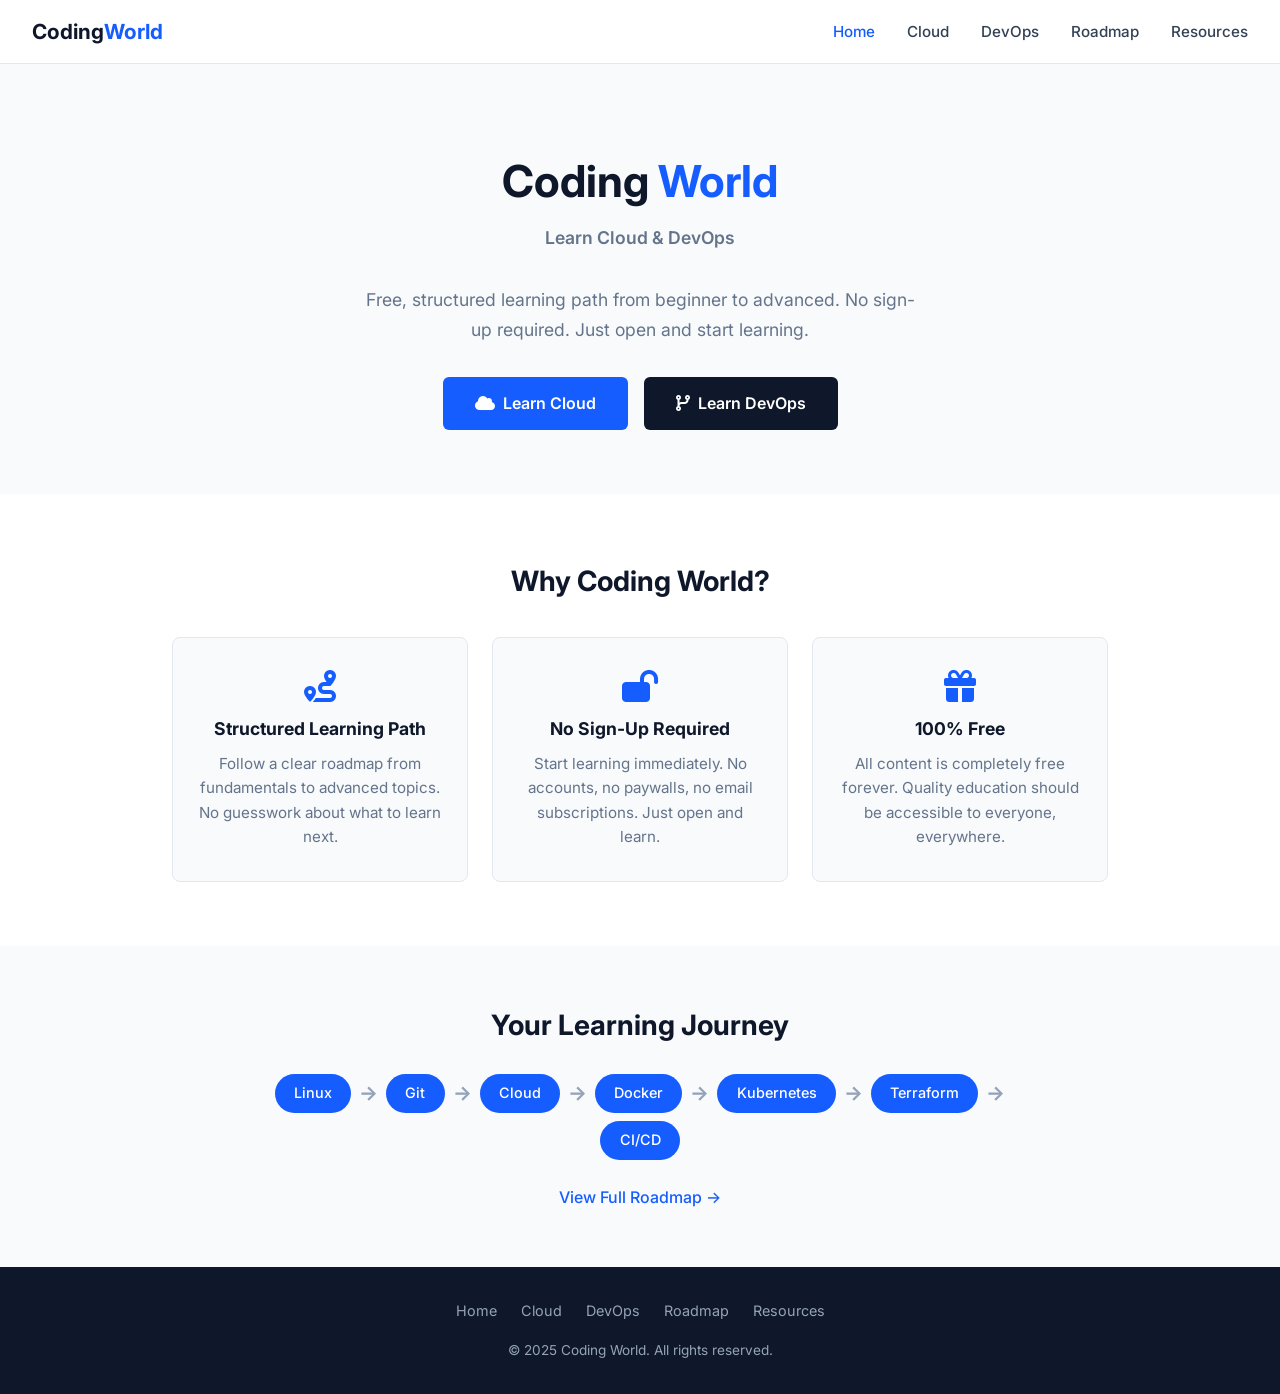
==== commit 863ca2d7: "static website" ====
--- a/index.html
+++ b/index.html
@@ -1 +1,98 @@
-<!DOCTYPE html><!--RJqVNcGlyNMTMCSjUhqkt--><html lang="en"><head><meta charSet="utf-8"/><meta name="viewport" content="width=device-width, initial-scale=1"/><link rel="stylesheet" href="/_next/static/css/c68abee4e46d23ef.css" data-precedence="next"/><link rel="preload" as="script" fetchPriority="low" href="/_next/static/chunks/webpack-8bc676a38500ec86.js"/><script src="/_next/static/chunks/4bd1b696-21f374d1156f834a.js" async=""></script><script src="/_next/static/chunks/255-93a59f354348d7d5.js" async=""></script><script src="/_next/static/chunks/main-app-a931d3defb25d860.js" async=""></script><script src="/_next/static/chunks/349-acaad126e74a8571.js" async=""></script><script src="/_next/static/chunks/559-4b125c624af9460f.js" async=""></script><script src="/_next/static/chunks/app/layout-97086ec14cc3a249.js" async=""></script><script src="/_next/static/chunks/667-7d74f03dfd28b182.js" async=""></script><script src="/_next/static/chunks/app/(app)/layout-f5e4618d184f99e4.js" async=""></script><script src="/_next/static/chunks/app/page-3dbbd2f15686860f.js" async=""></script><link rel="preconnect" href="https://fonts.googleapis.com"/><link rel="preconnect" href="https://fonts.gstatic.com" crossorigin="anonymous"/><title>CodingWorld</title><meta name="description" content="Interactive browser terminal to learn Linux and AWS CLI commands."/><link rel="icon" href="/favicon.ico" type="image/x-icon" sizes="16x16"/><link href="https://fonts.googleapis.com/css2?family=Space+Grotesk:wght@400;500;700&amp;family=Source+Code+Pro:wght@400;500&amp;display=swap" rel="stylesheet"/><script src="/_next/static/chunks/polyfills-42372ed130431b0a.js" noModule=""></script></head><body class="font-body antialiased"><div hidden=""><!--$--><!--/$--></div><div class="flex flex-col min-h-screen bg-background"><header class="px-4 lg:px-6 h-16 flex items-center container mx-auto"><a class="flex items-center justify-center gap-2" href="/"><svg xmlns="http://www.w3.org/2000/svg" viewBox="0 0 24 24" fill="none" stroke="currentColor" stroke-width="2" stroke-linecap="round" stroke-linejoin="round" class="h-6 w-6 text-primary"><path d="M4 17l6-6-6-6"></path><path d="M12 19h8"></path></svg><span class="font-bold text-lg">CodingWorld</span></a></header><main class="flex-1"><section class="w-full py-12 md:py-24 lg:py-32"><div class="container px-4 md:px-6"><div class="grid gap-6 lg:grid-cols-2 lg:gap-12 xl:gap-24"><div class="flex flex-col justify-center space-y-4"><div class="space-y-4"><h1 class="text-4xl font-bold tracking-tighter sm:text-5xl xl:text-6xl/none font-headline bg-clip-text text-transparent bg-gradient-to-r from-primary to-accent">Master the Command Line</h1><p class="max-w-[600px] text-muted-foreground md:text-xl">An interactive terminal that teaches and validates AWS CLI &amp; Linux commands. Practice, learn, and conquer the command line.</p></div><div class="flex flex-col gap-4 min-[400px]:flex-row pt-6"><a class="inline-flex h-12 items-center justify-center rounded-md bg-primary px-8 text-lg font-medium text-primary-foreground shadow transition-colors hover:bg-primary/90 focus-visible:outline-none focus-visible:ring-1 focus-visible:ring-ring disabled:pointer-events-none disabled:opacity-50" href="/linux/"><svg xmlns="http://www.w3.org/2000/svg" width="24" height="24" viewBox="0 0 24 24" fill="none" stroke="currentColor" stroke-width="2" stroke-linecap="round" stroke-linejoin="round" class="lucide lucide-code mr-2 h-5 w-5"><polyline points="16 18 22 12 16 6"></polyline><polyline points="8 6 2 12 8 18"></polyline></svg>Linux Practice</a><a class="inline-flex h-12 items-center justify-center rounded-md border border-input bg-background px-8 text-lg font-medium shadow-sm transition-colors hover:bg-accent hover:text-accent-foreground focus-visible:outline-none focus-visible:ring-1 focus-visible:ring-ring disabled:pointer-events-none disabled:opacity-50" href="/aws/"><svg xmlns="http://www.w3.org/2000/svg" width="24" height="24" viewBox="0 0 24 24" fill="none" stroke="currentColor" stroke-width="2" stroke-linecap="round" stroke-linejoin="round" class="lucide lucide-cloud mr-2 h-5 w-5"><path d="M17.5 19H9a7 7 0 1 1 6.71-9h1.79a4.5 4.5 0 1 1 0 9Z"></path></svg>AWS CLI Practice</a></div></div><div class="hidden lg:flex items-center justify-center"><div class="rounded-lg border text-card-foreground w-full max-w-md bg-card/50 shadow-2xl shadow-primary/10"><div class="flex space-y-1.5 p-2 border-b flex-row items-center justify-between"><div class="flex items-center gap-1.5"><span class="h-3 w-3 rounded-full bg-red-500"></span><span class="h-3 w-3 rounded-full bg-yellow-500"></span><span class="h-3 w-3 rounded-full bg-green-500"></span></div><p class="text-xs text-muted-foreground">zsh</p></div><div class="p-4 font-code text-sm"><div class="flex gap-2"><span class="text-primary">$</span><p>cat welcome.txt</p></div><p class="mt-2">Welcome to CodingWorld!</p><p>Choose a mode to start your training.</p><div class="flex gap-2 mt-4"><span class="text-primary">$</span><span class="bg-foreground w-2 h-4 animate-pulse"></span></div></div></div></div></div></div></section><section class="w-full py-12 md:py-24 lg:py-32 bg-muted/20"><div class="container px-4 md:px-6"><div class="mx-auto max-w-2xl text-center"><h2 class="text-3xl font-bold tracking-tighter sm:text-4xl font-headline">Get Your Ultimate CLI Cheatsheet</h2><p class="mt-4 text-muted-foreground md:text-lg">Enter your email to get a handy PDF with all the essential commands for Linux and AWS CLI, sent directly to your inbox.</p></div><div class="mx-auto mt-8 max-w-xl"><div class="rounded-lg border bg-card text-card-foreground shadow-sm"><div class="flex flex-col space-y-1.5 p-6"><div class="text-2xl font-semibold leading-none tracking-tight">Free Cheatsheets</div><div class="text-sm text-muted-foreground">Enter your email to receive a comprehensive Linux or AWS CLI cheatsheet PDF in your inbox.</div></div><div class="p-6 pt-0 space-y-4"><input type="email" class="flex h-10 w-full rounded-md border border-input bg-background px-3 py-2 text-base ring-offset-background file:border-0 file:bg-transparent file:text-sm file:font-medium file:text-foreground placeholder:text-muted-foreground focus-visible:outline-none focus-visible:ring-2 focus-visible:ring-ring focus-visible:ring-offset-2 disabled:cursor-not-allowed disabled:opacity-50 md:text-sm" placeholder="your.email@example.com" value=""/><div class="flex flex-col sm:flex-row gap-4"><button class="inline-flex items-center justify-center gap-2 whitespace-nowrap rounded-md text-sm font-medium ring-offset-background transition-colors focus-visible:outline-none focus-visible:ring-2 focus-visible:ring-ring focus-visible:ring-offset-2 disabled:pointer-events-none disabled:opacity-50 [&amp;_svg]:pointer-events-none [&amp;_svg]:size-4 [&amp;_svg]:shrink-0 bg-primary text-primary-foreground hover:bg-primary/90 h-10 px-4 py-2 w-full">Get Linux Cheatsheet</button><button class="inline-flex items-center justify-center gap-2 whitespace-nowrap rounded-md text-sm font-medium ring-offset-background transition-colors focus-visible:outline-none focus-visible:ring-2 focus-visible:ring-ring focus-visible:ring-offset-2 disabled:pointer-events-none disabled:opacity-50 [&amp;_svg]:pointer-events-none [&amp;_svg]:size-4 [&amp;_svg]:shrink-0 bg-primary text-primary-foreground hover:bg-primary/90 h-10 px-4 py-2 w-full">Get AWS Cheatsheet</button></div></div></div></div></div></section></main><footer class="flex items-center justify-center p-6"><p class="text-sm text-muted-foreground">© <!-- -->2026<!-- --> CodingWorld. All rights reserved.</p></footer></div><!--$--><!--/$--><div role="region" aria-label="Notifications (F8)" tabindex="-1" style="pointer-events:none"><ol tabindex="-1" class="fixed top-0 z-[100] flex max-h-screen w-full flex-col-reverse p-4 sm:bottom-0 sm:right-0 sm:top-auto sm:flex-col md:max-w-[420px]"></ol></div><script src="/_next/static/chunks/webpack-8bc676a38500ec86.js" id="_R_" async=""></script><script>(self.__next_f=self.__next_f||[]).push([0])</script><script>self.__next_f.push([1,"1:\"$Sreact.fragment\"\n2:I[3006,[\"349\",\"static/chunks/349-acaad126e74a8571.js\",\"559\",\"static/chunks/559-4b125c624af9460f.js\",\"177\",\"static/chunks/app/layout-97086ec14cc3a249.js\"],\"ThemeProvider\"]\n3:I[9766,[],\"\"]\n4:I[8924,[],\"\"]\n5:I[8516,[\"349\",\"static/chunks/349-acaad126e74a8571.js\",\"559\",\"static/chunks/559-4b125c624af9460f.js\",\"177\",\"static/chunks/app/layout-97086ec14cc3a249.js\"],\"Toaster\"]\n6:I[2619,[\"349\",\"static/chunks/349-acaad126e74a8571.js\",\"667\",\"static/chunks/667-7d74f03dfd28b182.js\",\"944\",\"static/chunks/app/(app)/layout-f5e4618d184f99e4.js\"],\"\"]\nf:I[7150,[],\"\"]\n:HL[\"/_next/static/css/c68abee4e46d23ef.css\",\"style\"]\n"])</script><script>self.__next_f.push([1,"0:{\"P\":null,\"b\":\"RJqVNcGlyNMTMCSjUhqkt\",\"p\":\"\",\"c\":[\"\",\"\"],\"i\":false,\"f\":[[[\"\",{\"children\":[\"__PAGE__\",{}]},\"$undefined\",\"$undefined\",true],[\"\",[\"$\",\"$1\",\"c\",{\"children\":[[[\"$\",\"link\",\"0\",{\"rel\":\"stylesheet\",\"href\":\"/_next/static/css/c68abee4e46d23ef.css\",\"precedence\":\"next\",\"crossOrigin\":\"$undefined\",\"nonce\":\"$undefined\"}]],[\"$\",\"html\",null,{\"lang\":\"en\",\"suppressHydrationWarning\":true,\"children\":[[\"$\",\"head\",null,{\"children\":[[\"$\",\"link\",null,{\"rel\":\"preconnect\",\"href\":\"https://fonts.googleapis.com\"}],[\"$\",\"link\",null,{\"rel\":\"preconnect\",\"href\":\"https://fonts.gstatic.com\",\"crossOrigin\":\"anonymous\"}],[\"$\",\"link\",null,{\"href\":\"https://fonts.googleapis.com/css2?family=Space+Grotesk:wght@400;500;700\u0026family=Source+Code+Pro:wght@400;500\u0026display=swap\",\"rel\":\"stylesheet\"}]]}],[\"$\",\"body\",null,{\"className\":\"font-body antialiased\",\"children\":[\"$\",\"$L2\",null,{\"children\":[[\"$\",\"$L3\",null,{\"parallelRouterKey\":\"children\",\"error\":\"$undefined\",\"errorStyles\":\"$undefined\",\"errorScripts\":\"$undefined\",\"template\":[\"$\",\"$L4\",null,{}],\"templateStyles\":\"$undefined\",\"templateScripts\":\"$undefined\",\"notFound\":[[[\"$\",\"title\",null,{\"children\":\"404: This page could not be found.\"}],[\"$\",\"div\",null,{\"style\":{\"fontFamily\":\"system-ui,\\\"Segoe UI\\\",Roboto,Helvetica,Arial,sans-serif,\\\"Apple Color Emoji\\\",\\\"Segoe UI Emoji\\\"\",\"height\":\"100vh\",\"textAlign\":\"center\",\"display\":\"flex\",\"flexDirection\":\"column\",\"alignItems\":\"center\",\"justifyContent\":\"center\"},\"children\":[\"$\",\"div\",null,{\"children\":[[\"$\",\"style\",null,{\"dangerouslySetInnerHTML\":{\"__html\":\"body{color:#000;background:#fff;margin:0}.next-error-h1{border-right:1px solid rgba(0,0,0,.3)}@media (prefers-color-scheme:dark){body{color:#fff;background:#000}.next-error-h1{border-right:1px solid rgba(255,255,255,.3)}}\"}}],[\"$\",\"h1\",null,{\"className\":\"next-error-h1\",\"style\":{\"display\":\"inline-block\",\"margin\":\"0 20px 0 0\",\"padding\":\"0 23px 0 0\",\"fontSize\":24,\"fontWeight\":500,\"verticalAlign\":\"top\",\"lineHeight\":\"49px\"},\"children\":404}],[\"$\",\"div\",null,{\"style\":{\"display\":\"inline-block\"},\"children\":[\"$\",\"h2\",null,{\"style\":{\"fontSize\":14,\"fontWeight\":400,\"lineHeight\":\"49px\",\"margin\":0},\"children\":\"This page could not be found.\"}]}]]}]}]],[]],\"forbidden\":\"$undefined\",\"unauthorized\":\"$undefined\"}],[\"$\",\"$L5\",null,{}]]}]}]]}]]}],{\"children\":[\"__PAGE__\",[\"$\",\"$1\",\"c\",{\"children\":[[\"$\",\"div\",null,{\"className\":\"flex flex-col min-h-screen bg-background\",\"children\":[[\"$\",\"header\",null,{\"className\":\"px-4 lg:px-6 h-16 flex items-center container mx-auto\",\"children\":[\"$\",\"$L6\",null,{\"href\":\"/\",\"className\":\"flex items-center justify-center gap-2\",\"children\":[[\"$\",\"svg\",null,{\"xmlns\":\"http://www.w3.org/2000/svg\",\"viewBox\":\"0 0 24 24\",\"fill\":\"none\",\"stroke\":\"currentColor\",\"strokeWidth\":\"2\",\"strokeLinecap\":\"round\",\"strokeLinejoin\":\"round\",\"className\":\"h-6 w-6 text-primary\",\"children\":[[\"$\",\"path\",null,{\"d\":\"M4 17l6-6-6-6\"}],[\"$\",\"path\",null,{\"d\":\"M12 19h8\"}]]}],[\"$\",\"span\",null,{\"className\":\"font-bold text-lg\",\"children\":\"CodingWorld\"}]]}]}],[\"$\",\"main\",null,{\"className\":\"flex-1\",\"children\":[[\"$\",\"section\",null,{\"className\":\"w-full py-12 md:py-24 lg:py-32\",\"children\":[\"$\",\"div\",null,{\"className\":\"container px-4 md:px-6\",\"children\":[\"$\",\"div\",null,{\"className\":\"grid gap-6 lg:grid-cols-2 lg:gap-12 xl:gap-24\",\"children\":[[\"$\",\"div\",null,{\"className\":\"flex flex-col justify-center space-y-4\",\"children\":[[\"$\",\"div\",null,{\"className\":\"space-y-4\",\"children\":[[\"$\",\"h1\",null,{\"className\":\"text-4xl font-bold tracking-tighter sm:text-5xl xl:text-6xl/none font-headline bg-clip-text text-transparent bg-gradient-to-r from-primary to-accent\",\"children\":\"Master the Command Line\"}],[\"$\",\"p\",null,{\"className\":\"max-w-[600px] text-muted-foreground md:text-xl\",\"children\":\"An interactive terminal that teaches and validates AWS CLI \u0026 Linux commands. Practice, learn, and conquer the command line.\"}]]}],[\"$\",\"div\",null,{\"className\":\"flex flex-col gap-4 min-[400px]:flex-row pt-6\",\"children\":[[\"$\",\"$L6\",null,{\"href\":\"/linux\",\"className\":\"inline-flex h-12 items-center justify-center rounded-md bg-primary px-8 text-lg font-medium text-primary-foreground shadow transition-colors hover:bg-primary/90 focus-visible:outline-none focus-visible:ring-1 focus-visible:ring-ring disabled:pointer-events-none disabled:opacity-50\",\"children\":[[\"$\",\"svg\",null,{\"ref\":\"$undefined\",\"xmlns\":\"http://www.w3.org/2000/svg\",\"width\":24,\"height\":24,\"viewBox\":\"0 0 24 24\",\"fill\":\"none\",\"stroke\":\"currentColor\",\"strokeWidth\":2,\"strokeLinecap\":\"round\",\"strokeLinejoin\":\"round\",\"className\":\"lucide lucide-code mr-2 h-5 w-5\",\"children\":[\"$L7\",\"$L8\",\"$undefined\"]}],\"Linux Practice\"]}],\"$L9\"]}]]}],\"$La\"]}]}]}],\"$Lb\"]}],\"$Lc\"]}],null,\"$Ld\"]}],{},null,false]},null,false],\"$Le\",false]],\"m\":\"$undefined\",\"G\":[\"$f\",[]],\"s\":false,\"S\":true}\n"])</script><script>self.__next_f.push([1,"10:I[8281,[\"349\",\"static/chunks/349-acaad126e74a8571.js\",\"667\",\"static/chunks/667-7d74f03dfd28b182.js\",\"974\",\"static/chunks/app/page-3dbbd2f15686860f.js\"],\"default\"]\n11:I[4431,[],\"OutletBoundary\"]\n13:I[5278,[],\"AsyncMetadataOutlet\"]\n15:I[4431,[],\"ViewportBoundary\"]\n17:I[4431,[],\"MetadataBoundary\"]\n18:\"$Sreact.suspense\"\n7:[\"$\",\"polyline\",\"z7tu5w\",{\"points\":\"16 18 22 12 16 6\"}]\n8:[\"$\",\"polyline\",\"1eg1df\",{\"points\":\"8 6 2 12 8 18\"}]\n"])</script><script>self.__next_f.push([1,"9:[\"$\",\"$L6\",null,{\"href\":\"/aws\",\"className\":\"inline-flex h-12 items-center justify-center rounded-md border border-input bg-background px-8 text-lg font-medium shadow-sm transition-colors hover:bg-accent hover:text-accent-foreground focus-visible:outline-none focus-visible:ring-1 focus-visible:ring-ring disabled:pointer-events-none disabled:opacity-50\",\"children\":[[\"$\",\"svg\",null,{\"ref\":\"$undefined\",\"xmlns\":\"http://www.w3.org/2000/svg\",\"width\":24,\"height\":24,\"viewBox\":\"0 0 24 24\",\"fill\":\"none\",\"stroke\":\"currentColor\",\"strokeWidth\":2,\"strokeLinecap\":\"round\",\"strokeLinejoin\":\"round\",\"className\":\"lucide lucide-cloud mr-2 h-5 w-5\",\"children\":[[\"$\",\"path\",\"p7xjir\",{\"d\":\"M17.5 19H9a7 7 0 1 1 6.71-9h1.79a4.5 4.5 0 1 1 0 9Z\"}],\"$undefined\"]}],\"AWS CLI Practice\"]}]\n"])</script><script>self.__next_f.push([1,"a:[\"$\",\"div\",null,{\"className\":\"hidden lg:flex items-center justify-center\",\"children\":[\"$\",\"div\",null,{\"ref\":\"$undefined\",\"className\":\"rounded-lg border text-card-foreground w-full max-w-md bg-card/50 shadow-2xl shadow-primary/10\",\"children\":[[\"$\",\"div\",null,{\"ref\":\"$undefined\",\"className\":\"flex space-y-1.5 p-2 border-b flex-row items-center justify-between\",\"children\":[[\"$\",\"div\",null,{\"className\":\"flex items-center gap-1.5\",\"children\":[[\"$\",\"span\",null,{\"className\":\"h-3 w-3 rounded-full bg-red-500\"}],[\"$\",\"span\",null,{\"className\":\"h-3 w-3 rounded-full bg-yellow-500\"}],[\"$\",\"span\",null,{\"className\":\"h-3 w-3 rounded-full bg-green-500\"}]]}],[\"$\",\"p\",null,{\"className\":\"text-xs text-muted-foreground\",\"children\":\"zsh\"}]]}],[\"$\",\"div\",null,{\"ref\":\"$undefined\",\"className\":\"p-4 font-code text-sm\",\"children\":[[\"$\",\"div\",null,{\"className\":\"flex gap-2\",\"children\":[[\"$\",\"span\",null,{\"className\":\"text-primary\",\"children\":\"$$\"}],[\"$\",\"p\",null,{\"children\":\"cat welcome.txt\"}]]}],[\"$\",\"p\",null,{\"className\":\"mt-2\",\"children\":\"Welcome to CodingWorld!\"}],[\"$\",\"p\",null,{\"children\":\"Choose a mode to start your training.\"}],[\"$\",\"div\",null,{\"className\":\"flex gap-2 mt-4\",\"children\":[[\"$\",\"span\",null,{\"className\":\"text-primary\",\"children\":\"$$\"}],[\"$\",\"span\",null,{\"className\":\"bg-foreground w-2 h-4 animate-pulse\"}]]}]]}]]}]}]\n"])</script><script>self.__next_f.push([1,"b:[\"$\",\"section\",null,{\"className\":\"w-full py-12 md:py-24 lg:py-32 bg-muted/20\",\"children\":[\"$\",\"div\",null,{\"className\":\"container px-4 md:px-6\",\"children\":[[\"$\",\"div\",null,{\"className\":\"mx-auto max-w-2xl text-center\",\"children\":[[\"$\",\"h2\",null,{\"className\":\"text-3xl font-bold tracking-tighter sm:text-4xl font-headline\",\"children\":\"Get Your Ultimate CLI Cheatsheet\"}],[\"$\",\"p\",null,{\"className\":\"mt-4 text-muted-foreground md:text-lg\",\"children\":\"Enter your email to get a handy PDF with all the essential commands for Linux and AWS CLI, sent directly to your inbox.\"}]]}],[\"$\",\"div\",null,{\"className\":\"mx-auto mt-8 max-w-xl\",\"children\":[\"$\",\"$L10\",null,{}]}]]}]}]\nc:[\"$\",\"footer\",null,{\"className\":\"flex items-center justify-center p-6\",\"children\":[\"$\",\"p\",null,{\"className\":\"text-sm text-muted-foreground\",\"children\":[\"© \",2026,\" CodingWorld. All rights reserved.\"]}]}]\nd:[\"$\",\"$L11\",null,{\"children\":[\"$L12\",[\"$\",\"$L13\",null,{\"promise\":\"$@14\"}]]}]\ne:[\"$\",\"$1\",\"h\",{\"children\":[null,[[\"$\",\"$L15\",null,{\"children\":\"$L16\"}],null],[\"$\",\"$L17\",null,{\"children\":[\"$\",\"div\",null,{\"hidden\":true,\"children\":[\"$\",\"$18\",null,{\"fallback\":null,\"children\":\"$L19\"}]}]}]]}]\n"])</script><script>self.__next_f.push([1,"16:[[\"$\",\"meta\",\"0\",{\"charSet\":\"utf-8\"}],[\"$\",\"meta\",\"1\",{\"name\":\"viewport\",\"content\":\"width=device-width, initial-scale=1\"}]]\n12:null\n"])</script><script>self.__next_f.push([1,"1a:I[622,[],\"IconMark\"]\n14:{\"metadata\":[[\"$\",\"title\",\"0\",{\"children\":\"CodingWorld\"}],[\"$\",\"meta\",\"1\",{\"name\":\"description\",\"content\":\"Interactive browser terminal to learn Linux and AWS CLI commands.\"}],[\"$\",\"link\",\"2\",{\"rel\":\"icon\",\"href\":\"/favicon.ico\",\"type\":\"image/x-icon\",\"sizes\":\"16x16\"}],[\"$\",\"$L1a\",\"3\",{}]],\"error\":null,\"digest\":\"$undefined\"}\n"])</script><script>self.__next_f.push([1,"19:\"$14:metadata\"\n"])</script></body></html>+<!DOCTYPE html>
+<html lang="en">
+<head>
+  <meta charset="UTF-8">
+  <meta name="viewport" content="width=device-width, initial-scale=1.0">
+  <meta name="description" content="Coding World - Free structured learning path for Cloud Computing and DevOps from beginner to advanced.">
+  <meta name="keywords" content="cloud computing, devops, aws, azure, gcp, docker, kubernetes, terraform, learn devops free">
+  <title>Coding World | Learn Cloud &amp; DevOps</title>
+  <link rel="preconnect" href="https://fonts.googleapis.com">
+  <link rel="preconnect" href="https://fonts.gstatic.com" crossorigin>
+  <link href="https://fonts.googleapis.com/css2?family=Inter:wght@400;500;600;700&display=swap" rel="stylesheet">
+  <link rel="stylesheet" href="https://cdnjs.cloudflare.com/ajax/libs/font-awesome/6.5.1/css/all.min.css">
+  <link rel="stylesheet" href="style.css">
+</head>
+<body>
+
+  <nav class="navbar">
+    <a href="index.html" class="logo">Coding<span>World</span></a>
+    <ul class="nav-links">
+      <li><a href="index.html" class="active">Home</a></li>
+      <li><a href="cloud.html">Cloud</a></li>
+      <li><a href="devops.html">DevOps</a></li>
+      <li><a href="roadmap.html">Roadmap</a></li>
+      <li><a href="resources.html">Resources</a></li>
+    </ul>
+    <button class="hamburger" aria-label="Toggle navigation">
+      <span></span>
+      <span></span>
+      <span></span>
+    </button>
+  </nav>
+
+  <section class="hero">
+    <h1>Coding <span>World</span></h1>
+    <p class="hero-tagline">Learn Cloud &amp; DevOps</p>
+    <p>Free, structured learning path from beginner to advanced. No sign-up required. Just open and start learning.</p>
+    <div class="hero-buttons">
+      <a href="cloud.html" class="btn btn-primary"><i class="fas fa-cloud"></i>Learn Cloud</a>
+      <a href="devops.html" class="btn btn-secondary"><i class="fas fa-code-branch"></i>Learn DevOps</a>
+    </div>
+  </section>
+
+  <section class="features">
+    <h2>Why Coding World?</h2>
+    <div class="features-grid">
+      <div class="feature-card">
+        <i class="fas fa-route"></i>
+        <h3>Structured Learning Path</h3>
+        <p>Follow a clear roadmap from fundamentals to advanced topics. No guesswork about what to learn next.</p>
+      </div>
+      <div class="feature-card">
+        <i class="fas fa-lock-open"></i>
+        <h3>No Sign-Up Required</h3>
+        <p>Start learning immediately. No accounts, no paywalls, no email subscriptions. Just open and learn.</p>
+      </div>
+      <div class="feature-card">
+        <i class="fas fa-gift"></i>
+        <h3>100% Free</h3>
+        <p>All content is completely free forever. Quality education should be accessible to everyone, everywhere.</p>
+      </div>
+    </div>
+  </section>
+
+  <section class="roadmap-preview">
+    <h2>Your Learning Journey</h2>
+    <div class="roadmap-flow">
+      <span class="step">Linux</span>
+      <span class="arrow">&rarr;</span>
+      <span class="step">Git</span>
+      <span class="arrow">&rarr;</span>
+      <span class="step">Cloud</span>
+      <span class="arrow">&rarr;</span>
+      <span class="step">Docker</span>
+      <span class="arrow">&rarr;</span>
+      <span class="step">Kubernetes</span>
+      <span class="arrow">&rarr;</span>
+      <span class="step">Terraform</span>
+      <span class="arrow">&rarr;</span>
+      <span class="step">CI/CD</span>
+    </div>
+    <a href="roadmap.html" class="cta-link">View Full Roadmap &rarr;</a>
+  </section>
+
+  <footer class="footer">
+    <div class="footer-links">
+      <a href="index.html">Home</a>
+      <a href="cloud.html">Cloud</a>
+      <a href="devops.html">DevOps</a>
+      <a href="roadmap.html">Roadmap</a>
+      <a href="resources.html">Resources</a>
+    </div>
+    <p>&copy; 2025 Coding World. All rights reserved.</p>
+  </footer>
+
+  <button class="back-to-top" aria-label="Back to top"><i class="fas fa-arrow-up"></i></button>
+  <script src="script.js"></script>
+</body>
+</html>
--- a/style.css
+++ b/style.css
@@ -0,0 +1,639 @@
+/* ========== RESET & BASE ========== */
+@import url('https://fonts.googleapis.com/css2?family=Inter:wght@400;500;600;700&display=swap');
+
+*,
+*::before,
+*::after {
+  margin: 0;
+  padding: 0;
+  box-sizing: border-box;
+}
+
+html {
+  scroll-behavior: smooth;
+}
+
+body {
+  font-family: 'Inter', system-ui, -apple-system, sans-serif;
+  color: #334155;
+  background: #ffffff;
+  line-height: 1.7;
+  -webkit-font-smoothing: antialiased;
+}
+
+a {
+  color: #165DFF;
+  text-decoration: none;
+}
+
+img {
+  max-width: 100%;
+}
+
+/* ========== NAVBAR ========== */
+.navbar {
+  position: sticky;
+  top: 0;
+  z-index: 1000;
+  display: flex;
+  justify-content: space-between;
+  align-items: center;
+  background: #ffffff;
+  border-bottom: 1px solid #e2e8f0;
+  padding: 0.875rem 2rem;
+}
+
+.logo {
+  font-size: 1.3rem;
+  font-weight: 700;
+  color: #0f172a;
+  text-decoration: none;
+}
+
+.logo span {
+  color: #165DFF;
+}
+
+.nav-links {
+  display: flex;
+  list-style: none;
+  gap: 2rem;
+}
+
+.nav-links a {
+  text-decoration: none;
+  color: #334155;
+  font-weight: 500;
+  font-size: 0.95rem;
+  transition: color 0.2s;
+}
+
+.nav-links a:hover,
+.nav-links a.active {
+  color: #165DFF;
+}
+
+.hamburger {
+  display: none;
+  flex-direction: column;
+  cursor: pointer;
+  gap: 5px;
+  background: none;
+  border: none;
+  padding: 4px;
+}
+
+.hamburger span {
+  display: block;
+  width: 24px;
+  height: 2.5px;
+  background: #0f172a;
+  border-radius: 2px;
+  transition: 0.3s;
+}
+
+/* ========== HERO ========== */
+.hero {
+  text-align: center;
+  padding: 5rem 2rem 4rem;
+  background: #f8fafc;
+}
+
+.hero h1 {
+  font-size: 2.75rem;
+  font-weight: 700;
+  color: #0f172a;
+  margin-bottom: 0.25rem;
+}
+
+.hero h1 span {
+  color: #165DFF;
+}
+
+.hero-tagline {
+  font-size: 1.2rem;
+  font-weight: 600;
+  color: #165DFF;
+  margin-bottom: 0.75rem;
+}
+
+.hero p {
+  font-size: 1.1rem;
+  color: #64748b;
+  max-width: 560px;
+  margin: 0 auto 2rem;
+}
+
+.hero-buttons {
+  display: flex;
+  gap: 1rem;
+  justify-content: center;
+  flex-wrap: wrap;
+}
+
+/* ========== BUTTONS ========== */
+.btn {
+  display: inline-block;
+  padding: 0.8rem 2rem;
+  border-radius: 6px;
+  font-weight: 600;
+  font-size: 1rem;
+  text-decoration: none;
+  transition: background 0.2s, transform 0.15s;
+  cursor: pointer;
+  border: none;
+}
+
+.btn:hover {
+  transform: translateY(-2px);
+}
+
+.btn i {
+  margin-right: 0.5rem;
+}
+
+.btn-primary {
+  background: #165DFF;
+  color: #ffffff;
+}
+
+.btn-primary:hover {
+  background: #1249cc;
+}
+
+.btn-secondary {
+  background: #0f172a;
+  color: #ffffff;
+}
+
+.btn-secondary:hover {
+  background: #1e293b;
+}
+
+/* ========== FEATURES ========== */
+.features {
+  padding: 4rem 2rem;
+  max-width: 1000px;
+  margin: 0 auto;
+}
+
+.features > h2 {
+  text-align: center;
+  font-size: 1.75rem;
+  color: #0f172a;
+  margin-bottom: 2rem;
+}
+
+.features-grid {
+  display: grid;
+  grid-template-columns: repeat(auto-fit, minmax(260px, 1fr));
+  gap: 1.5rem;
+}
+
+.feature-card {
+  background: #f8fafc;
+  border: 1px solid #e2e8f0;
+  border-radius: 8px;
+  padding: 2rem 1.5rem;
+  text-align: center;
+}
+
+.feature-card i {
+  font-size: 2rem;
+  color: #165DFF;
+  margin-bottom: 0.75rem;
+  display: block;
+}
+
+.feature-card h3 {
+  font-size: 1.1rem;
+  color: #0f172a;
+  margin-bottom: 0.5rem;
+}
+
+.feature-card p {
+  font-size: 0.95rem;
+  color: #64748b;
+  line-height: 1.6;
+}
+
+/* ========== ROADMAP PREVIEW ========== */
+.roadmap-preview {
+  padding: 3.5rem 2rem;
+  text-align: center;
+  background: #f8fafc;
+}
+
+.roadmap-preview h2 {
+  font-size: 1.75rem;
+  color: #0f172a;
+  margin-bottom: 1.5rem;
+}
+
+.roadmap-flow {
+  display: flex;
+  flex-wrap: wrap;
+  justify-content: center;
+  align-items: center;
+  gap: 0.5rem;
+  max-width: 750px;
+  margin: 0 auto 1.5rem;
+}
+
+.roadmap-flow .step {
+  background: #165DFF;
+  color: #ffffff;
+  padding: 0.45rem 1.2rem;
+  border-radius: 20px;
+  font-weight: 500;
+  font-size: 0.9rem;
+}
+
+.roadmap-flow .arrow {
+  color: #94a3b8;
+  font-size: 1.25rem;
+  font-weight: 700;
+}
+
+.roadmap-preview .cta-link {
+  color: #165DFF;
+  font-weight: 500;
+}
+
+.roadmap-preview .cta-link:hover {
+  text-decoration: underline;
+}
+
+/* ========== PAGE HEADER ========== */
+.page-header {
+  background: #f8fafc;
+  padding: 3rem 2rem;
+  text-align: center;
+  border-bottom: 1px solid #e2e8f0;
+}
+
+.page-header h1 {
+  font-size: 2rem;
+  color: #0f172a;
+  margin-bottom: 0.5rem;
+}
+
+.page-header h1 i {
+  margin-right: 0.5rem;
+  color: #165DFF;
+}
+
+.page-header p {
+  color: #64748b;
+  font-size: 1.05rem;
+  max-width: 600px;
+  margin: 0 auto;
+}
+
+/* ========== CONTENT ========== */
+.content {
+  max-width: 860px;
+  margin: 0 auto;
+  padding: 3rem 2rem 4rem;
+}
+
+.module {
+  margin-bottom: 3.5rem;
+}
+
+.module h2 {
+  font-size: 1.45rem;
+  color: #0f172a;
+  margin-bottom: 1.25rem;
+  padding-bottom: 0.5rem;
+  border-bottom: 3px solid #165DFF;
+}
+
+.module h3 {
+  font-size: 1.1rem;
+  font-weight: 600;
+  color: #0f172a;
+  margin: 1.5rem 0 0.5rem;
+}
+
+.module p {
+  margin-bottom: 0.75rem;
+}
+
+.module ul {
+  margin: 0.5rem 0 1rem 1.5rem;
+}
+
+.module ul li {
+  margin-bottom: 0.35rem;
+}
+
+/* ========== TIMELINE ========== */
+.roadmap-section {
+  max-width: 700px;
+  margin: 0 auto;
+  padding: 0 2rem;
+}
+
+.roadmap-section h2 {
+  font-size: 1.5rem;
+  color: #0f172a;
+  text-align: center;
+  margin: 2.5rem 0 1.5rem;
+}
+
+.legend {
+  display: flex;
+  gap: 1.5rem;
+  justify-content: center;
+  flex-wrap: wrap;
+  margin-bottom: 1rem;
+  padding: 0 2rem;
+}
+
+.legend-item {
+  display: flex;
+  align-items: center;
+  gap: 0.5rem;
+  font-size: 0.9rem;
+  color: #64748b;
+}
+
+.legend-dot {
+  width: 12px;
+  height: 12px;
+  border-radius: 50%;
+  flex-shrink: 0;
+}
+
+.legend-dot.green {
+  background: #22c55e;
+}
+
+.legend-dot.yellow {
+  background: #eab308;
+}
+
+.legend-dot.red {
+  background: #ef4444;
+}
+
+.timeline {
+  padding: 0;
+}
+
+.timeline-item {
+  display: flex;
+  gap: 1rem;
+  padding-bottom: 1.75rem;
+}
+
+.timeline-item:last-child {
+  padding-bottom: 0;
+}
+
+.timeline-marker {
+  display: flex;
+  flex-direction: column;
+  align-items: center;
+  flex-shrink: 0;
+  width: 18px;
+}
+
+.timeline-dot {
+  width: 16px;
+  height: 16px;
+  border-radius: 50%;
+  flex-shrink: 0;
+}
+
+.timeline-dot.beginner {
+  background: #22c55e;
+}
+
+.timeline-dot.intermediate {
+  background: #eab308;
+}
+
+.timeline-dot.advanced {
+  background: #ef4444;
+}
+
+.timeline-line {
+  width: 2px;
+  flex-grow: 1;
+  background: #e2e8f0;
+  margin-top: 4px;
+}
+
+.timeline-item:last-child .timeline-line {
+  display: none;
+}
+
+.timeline-info h3 {
+  font-size: 1.05rem;
+  color: #0f172a;
+  margin-bottom: 0.15rem;
+  line-height: 1.3;
+}
+
+.timeline-info .time {
+  font-size: 0.85rem;
+  color: #64748b;
+  margin-bottom: 0.15rem;
+}
+
+.timeline-info a {
+  font-size: 0.85rem;
+  color: #165DFF;
+}
+
+.timeline-info a:hover {
+  text-decoration: underline;
+}
+
+/* ========== RESOURCES ========== */
+.resource-category {
+  margin-bottom: 2.5rem;
+}
+
+.resource-category h2 {
+  font-size: 1.3rem;
+  color: #0f172a;
+  margin-bottom: 1rem;
+  padding-bottom: 0.5rem;
+  border-bottom: 3px solid #165DFF;
+}
+
+.resource-list {
+  list-style: none;
+}
+
+.resource-list li {
+  padding: 0.65rem 0;
+  border-bottom: 1px solid #f1f5f9;
+}
+
+.resource-list li:last-child {
+  border-bottom: none;
+}
+
+.resource-list a {
+  font-weight: 500;
+}
+
+.resource-list a:hover {
+  text-decoration: underline;
+}
+
+.resource-list .desc {
+  display: block;
+  font-size: 0.88rem;
+  color: #64748b;
+  margin-top: 0.15rem;
+}
+
+/* ========== FOOTER ========== */
+.footer {
+  background: #0f172a;
+  color: #94a3b8;
+  padding: 2rem;
+  text-align: center;
+}
+
+.footer-links {
+  display: flex;
+  justify-content: center;
+  gap: 1.5rem;
+  margin-bottom: 1rem;
+  flex-wrap: wrap;
+}
+
+.footer-links a {
+  color: #94a3b8;
+  font-size: 0.9rem;
+  transition: color 0.2s;
+}
+
+.footer-links a:hover {
+  color: #ffffff;
+}
+
+.footer p {
+  font-size: 0.85rem;
+}
+
+/* ========== BACK TO TOP ========== */
+.back-to-top {
+  position: fixed;
+  bottom: 2rem;
+  right: 2rem;
+  background: #165DFF;
+  color: #ffffff;
+  width: 42px;
+  height: 42px;
+  border-radius: 50%;
+  border: none;
+  cursor: pointer;
+  font-size: 1.1rem;
+  display: none;
+  align-items: center;
+  justify-content: center;
+  z-index: 999;
+  transition: background 0.2s;
+  box-shadow: 0 2px 8px rgba(0, 0, 0, 0.15);
+}
+
+.back-to-top:hover {
+  background: #1249cc;
+}
+
+.back-to-top.visible {
+  display: flex;
+}
+
+/* ========== RESPONSIVE ========== */
+@media (max-width: 768px) {
+  .hamburger {
+    display: flex;
+  }
+
+  .nav-links {
+    display: none;
+    flex-direction: column;
+    position: absolute;
+    top: 100%;
+    left: 0;
+    right: 0;
+    background: #ffffff;
+    border-bottom: 1px solid #e2e8f0;
+    padding: 1rem 2rem;
+    gap: 0.75rem;
+    box-shadow: 0 4px 12px rgba(0, 0, 0, 0.05);
+  }
+
+  .nav-links.active {
+    display: flex;
+  }
+
+  .hero {
+    padding: 3.5rem 1.5rem 3rem;
+  }
+
+  .hero h1 {
+    font-size: 2rem;
+  }
+
+  .hero p {
+    font-size: 1rem;
+  }
+
+  .features {
+    padding: 3rem 1.5rem;
+  }
+
+  .roadmap-flow .arrow {
+    display: none;
+  }
+
+  .content {
+    padding: 2rem 1.5rem 3rem;
+  }
+
+  .page-header {
+    padding: 2rem 1.5rem;
+  }
+
+  .page-header h1 {
+    font-size: 1.5rem;
+  }
+
+  .roadmap-section {
+    padding: 0 1.5rem;
+  }
+
+  .navbar {
+    padding: 0.875rem 1.5rem;
+  }
+}
+
+@media (max-width: 480px) {
+  .hero h1 {
+    font-size: 1.65rem;
+  }
+
+  .hero-buttons {
+    flex-direction: column;
+    align-items: center;
+  }
+
+  .btn {
+    width: 100%;
+    max-width: 260px;
+    text-align: center;
+  }
+
+  .legend {
+    gap: 1rem;
+  }
+}
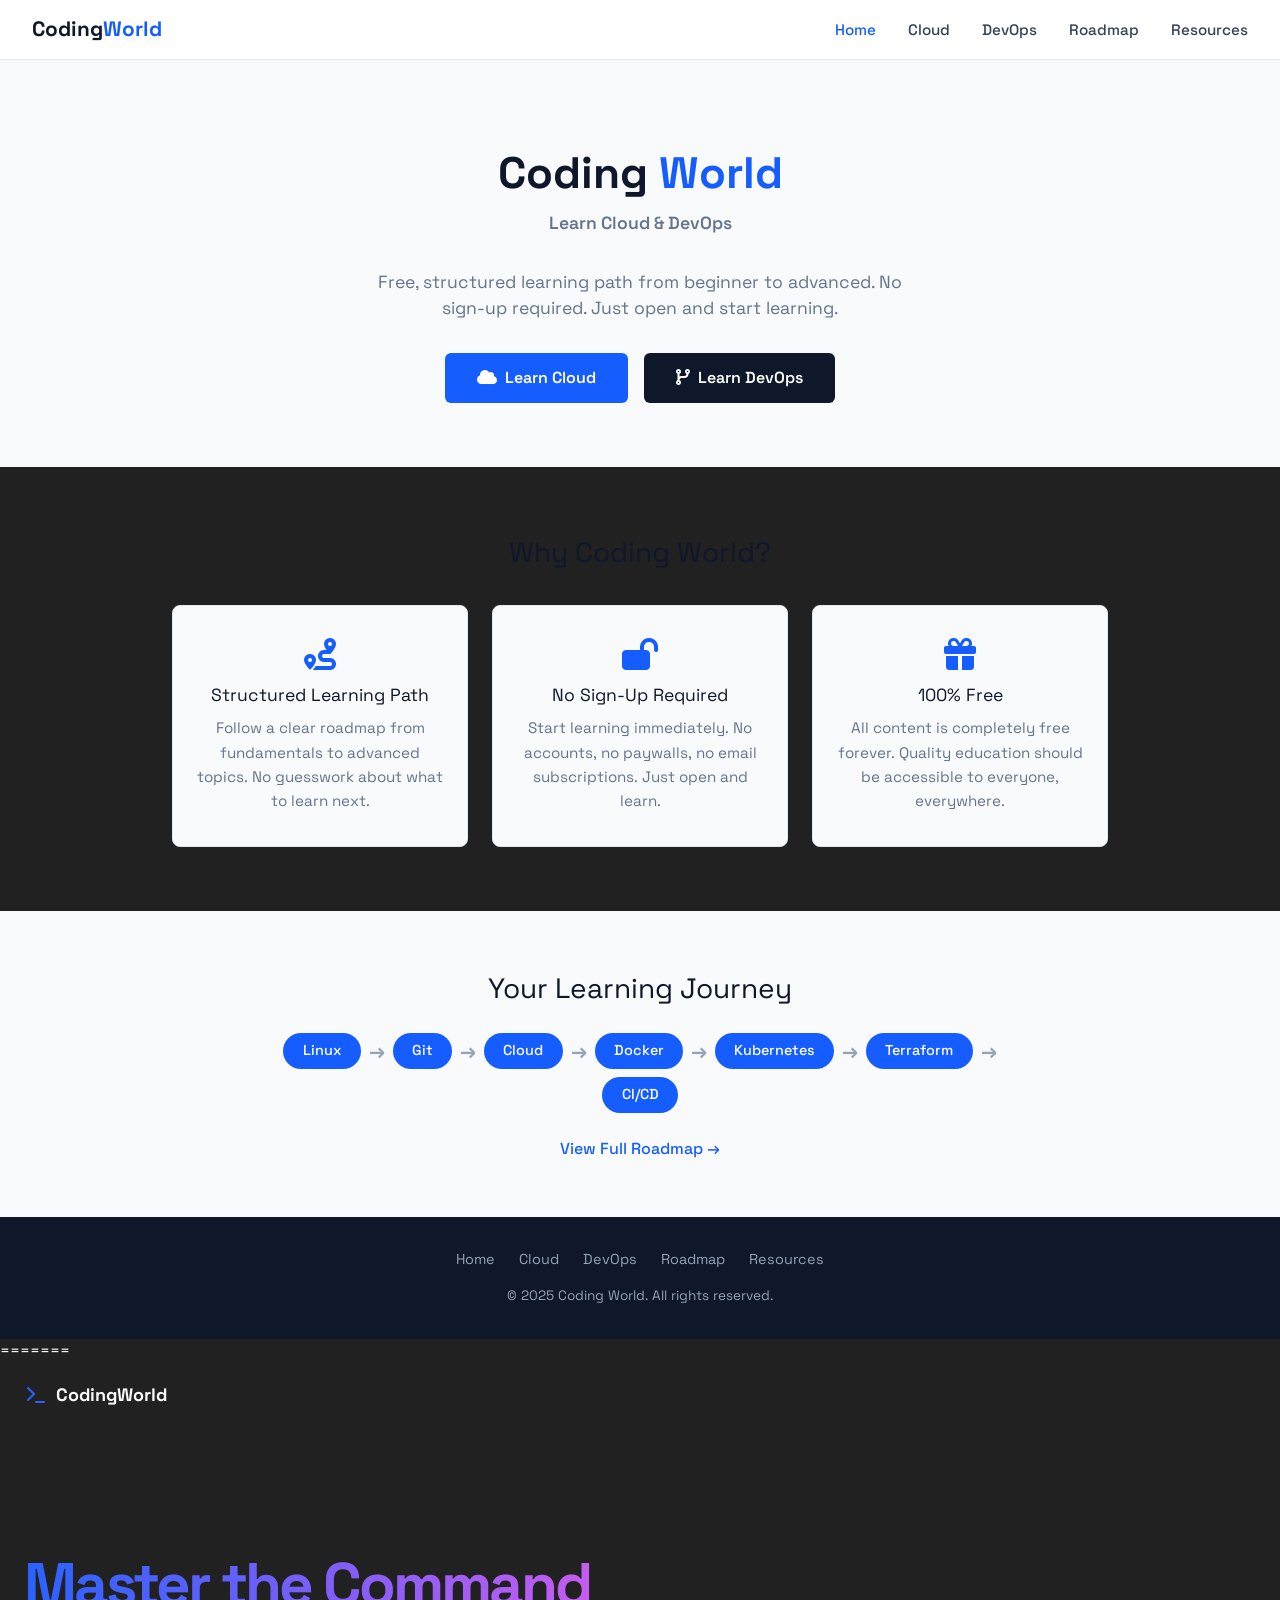
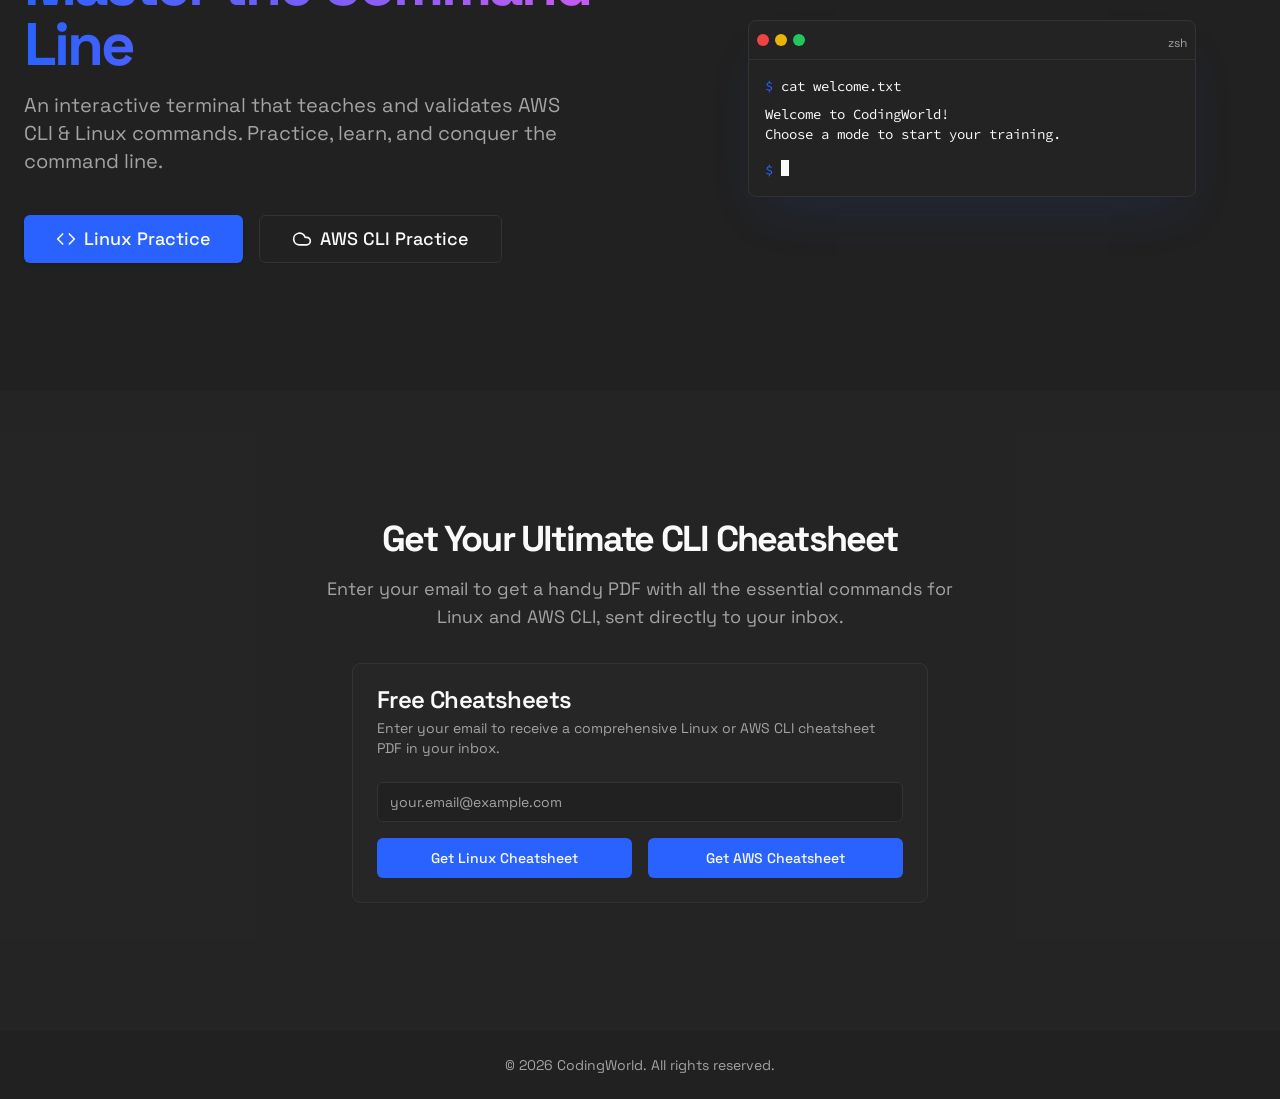
==== commit 16a4e773: "resolved merge conflict" ====
--- a/index.html
+++ b/index.html
@@ -95,4 +95,7 @@
   <button class="back-to-top" aria-label="Back to top"><i class="fas fa-arrow-up"></i></button>
   <script src="script.js"></script>
 </body>
-</html>+</html>
+=======
+<!DOCTYPE html><!--RJqVNcGlyNMTMCSjUhqkt--><html lang="en"><head><meta charSet="utf-8"/><meta name="viewport" content="width=device-width, initial-scale=1"/><link rel="stylesheet" href="/_next/static/css/c68abee4e46d23ef.css" data-precedence="next"/><link rel="preload" as="script" fetchPriority="low" href="/_next/static/chunks/webpack-8bc676a38500ec86.js"/><script src="/_next/static/chunks/4bd1b696-21f374d1156f834a.js" async=""></script><script src="/_next/static/chunks/255-93a59f354348d7d5.js" async=""></script><script src="/_next/static/chunks/main-app-a931d3defb25d860.js" async=""></script><script src="/_next/static/chunks/349-acaad126e74a8571.js" async=""></script><script src="/_next/static/chunks/559-4b125c624af9460f.js" async=""></script><script src="/_next/static/chunks/app/layout-97086ec14cc3a249.js" async=""></script><script src="/_next/static/chunks/667-7d74f03dfd28b182.js" async=""></script><script src="/_next/static/chunks/app/(app)/layout-f5e4618d184f99e4.js" async=""></script><script src="/_next/static/chunks/app/page-3dbbd2f15686860f.js" async=""></script><link rel="preconnect" href="https://fonts.googleapis.com"/><link rel="preconnect" href="https://fonts.gstatic.com" crossorigin="anonymous"/><title>CodingWorld</title><meta name="description" content="Interactive browser terminal to learn Linux and AWS CLI commands."/><link rel="icon" href="/favicon.ico" type="image/x-icon" sizes="16x16"/><link href="https://fonts.googleapis.com/css2?family=Space+Grotesk:wght@400;500;700&amp;family=Source+Code+Pro:wght@400;500&amp;display=swap" rel="stylesheet"/><script src="/_next/static/chunks/polyfills-42372ed130431b0a.js" noModule=""></script></head><body class="font-body antialiased"><div hidden=""><!--$--><!--/$--></div><div class="flex flex-col min-h-screen bg-background"><header class="px-4 lg:px-6 h-16 flex items-center container mx-auto"><a class="flex items-center justify-center gap-2" href="/"><svg xmlns="http://www.w3.org/2000/svg" viewBox="0 0 24 24" fill="none" stroke="currentColor" stroke-width="2" stroke-linecap="round" stroke-linejoin="round" class="h-6 w-6 text-primary"><path d="M4 17l6-6-6-6"></path><path d="M12 19h8"></path></svg><span class="font-bold text-lg">CodingWorld</span></a></header><main class="flex-1"><section class="w-full py-12 md:py-24 lg:py-32"><div class="container px-4 md:px-6"><div class="grid gap-6 lg:grid-cols-2 lg:gap-12 xl:gap-24"><div class="flex flex-col justify-center space-y-4"><div class="space-y-4"><h1 class="text-4xl font-bold tracking-tighter sm:text-5xl xl:text-6xl/none font-headline bg-clip-text text-transparent bg-gradient-to-r from-primary to-accent">Master the Command Line</h1><p class="max-w-[600px] text-muted-foreground md:text-xl">An interactive terminal that teaches and validates AWS CLI &amp; Linux commands. Practice, learn, and conquer the command line.</p></div><div class="flex flex-col gap-4 min-[400px]:flex-row pt-6"><a class="inline-flex h-12 items-center justify-center rounded-md bg-primary px-8 text-lg font-medium text-primary-foreground shadow transition-colors hover:bg-primary/90 focus-visible:outline-none focus-visible:ring-1 focus-visible:ring-ring disabled:pointer-events-none disabled:opacity-50" href="/linux/"><svg xmlns="http://www.w3.org/2000/svg" width="24" height="24" viewBox="0 0 24 24" fill="none" stroke="currentColor" stroke-width="2" stroke-linecap="round" stroke-linejoin="round" class="lucide lucide-code mr-2 h-5 w-5"><polyline points="16 18 22 12 16 6"></polyline><polyline points="8 6 2 12 8 18"></polyline></svg>Linux Practice</a><a class="inline-flex h-12 items-center justify-center rounded-md border border-input bg-background px-8 text-lg font-medium shadow-sm transition-colors hover:bg-accent hover:text-accent-foreground focus-visible:outline-none focus-visible:ring-1 focus-visible:ring-ring disabled:pointer-events-none disabled:opacity-50" href="/aws/"><svg xmlns="http://www.w3.org/2000/svg" width="24" height="24" viewBox="0 0 24 24" fill="none" stroke="currentColor" stroke-width="2" stroke-linecap="round" stroke-linejoin="round" class="lucide lucide-cloud mr-2 h-5 w-5"><path d="M17.5 19H9a7 7 0 1 1 6.71-9h1.79a4.5 4.5 0 1 1 0 9Z"></path></svg>AWS CLI Practice</a></div></div><div class="hidden lg:flex items-center justify-center"><div class="rounded-lg border text-card-foreground w-full max-w-md bg-card/50 shadow-2xl shadow-primary/10"><div class="flex space-y-1.5 p-2 border-b flex-row items-center justify-between"><div class="flex items-center gap-1.5"><span class="h-3 w-3 rounded-full bg-red-500"></span><span class="h-3 w-3 rounded-full bg-yellow-500"></span><span class="h-3 w-3 rounded-full bg-green-500"></span></div><p class="text-xs text-muted-foreground">zsh</p></div><div class="p-4 font-code text-sm"><div class="flex gap-2"><span class="text-primary">$</span><p>cat welcome.txt</p></div><p class="mt-2">Welcome to CodingWorld!</p><p>Choose a mode to start your training.</p><div class="flex gap-2 mt-4"><span class="text-primary">$</span><span class="bg-foreground w-2 h-4 animate-pulse"></span></div></div></div></div></div></div></section><section class="w-full py-12 md:py-24 lg:py-32 bg-muted/20"><div class="container px-4 md:px-6"><div class="mx-auto max-w-2xl text-center"><h2 class="text-3xl font-bold tracking-tighter sm:text-4xl font-headline">Get Your Ultimate CLI Cheatsheet</h2><p class="mt-4 text-muted-foreground md:text-lg">Enter your email to get a handy PDF with all the essential commands for Linux and AWS CLI, sent directly to your inbox.</p></div><div class="mx-auto mt-8 max-w-xl"><div class="rounded-lg border bg-card text-card-foreground shadow-sm"><div class="flex flex-col space-y-1.5 p-6"><div class="text-2xl font-semibold leading-none tracking-tight">Free Cheatsheets</div><div class="text-sm text-muted-foreground">Enter your email to receive a comprehensive Linux or AWS CLI cheatsheet PDF in your inbox.</div></div><div class="p-6 pt-0 space-y-4"><input type="email" class="flex h-10 w-full rounded-md border border-input bg-background px-3 py-2 text-base ring-offset-background file:border-0 file:bg-transparent file:text-sm file:font-medium file:text-foreground placeholder:text-muted-foreground focus-visible:outline-none focus-visible:ring-2 focus-visible:ring-ring focus-visible:ring-offset-2 disabled:cursor-not-allowed disabled:opacity-50 md:text-sm" placeholder="your.email@example.com" value=""/><div class="flex flex-col sm:flex-row gap-4"><button class="inline-flex items-center justify-center gap-2 whitespace-nowrap rounded-md text-sm font-medium ring-offset-background transition-colors focus-visible:outline-none focus-visible:ring-2 focus-visible:ring-ring focus-visible:ring-offset-2 disabled:pointer-events-none disabled:opacity-50 [&amp;_svg]:pointer-events-none [&amp;_svg]:size-4 [&amp;_svg]:shrink-0 bg-primary text-primary-foreground hover:bg-primary/90 h-10 px-4 py-2 w-full">Get Linux Cheatsheet</button><button class="inline-flex items-center justify-center gap-2 whitespace-nowrap rounded-md text-sm font-medium ring-offset-background transition-colors focus-visible:outline-none focus-visible:ring-2 focus-visible:ring-ring focus-visible:ring-offset-2 disabled:pointer-events-none disabled:opacity-50 [&amp;_svg]:pointer-events-none [&amp;_svg]:size-4 [&amp;_svg]:shrink-0 bg-primary text-primary-foreground hover:bg-primary/90 h-10 px-4 py-2 w-full">Get AWS Cheatsheet</button></div></div></div></div></div></section></main><footer class="flex items-center justify-center p-6"><p class="text-sm text-muted-foreground">© <!-- -->2026<!-- --> CodingWorld. All rights reserved.</p></footer></div><!--$--><!--/$--><div role="region" aria-label="Notifications (F8)" tabindex="-1" style="pointer-events:none"><ol tabindex="-1" class="fixed top-0 z-[100] flex max-h-screen w-full flex-col-reverse p-4 sm:bottom-0 sm:right-0 sm:top-auto sm:flex-col md:max-w-[420px]"></ol></div><script src="/_next/static/chunks/webpack-8bc676a38500ec86.js" id="_R_" async=""></script><script>(self.__next_f=self.__next_f||[]).push([0])</script><script>self.__next_f.push([1,"1:\"$Sreact.fragment\"\n2:I[3006,[\"349\",\"static/chunks/349-acaad126e74a8571.js\",\"559\",\"static/chunks/559-4b125c624af9460f.js\",\"177\",\"static/chunks/app/layout-97086ec14cc3a249.js\"],\"ThemeProvider\"]\n3:I[9766,[],\"\"]\n4:I[8924,[],\"\"]\n5:I[8516,[\"349\",\"static/chunks/349-acaad126e74a8571.js\",\"559\",\"static/chunks/559-4b125c624af9460f.js\",\"177\",\"static/chunks/app/layout-97086ec14cc3a249.js\"],\"Toaster\"]\n6:I[2619,[\"349\",\"static/chunks/349-acaad126e74a8571.js\",\"667\",\"static/chunks/667-7d74f03dfd28b182.js\",\"944\",\"static/chunks/app/(app)/layout-f5e4618d184f99e4.js\"],\"\"]\nf:I[7150,[],\"\"]\n:HL[\"/_next/static/css/c68abee4e46d23ef.css\",\"style\"]\n"])</script><script>self.__next_f.push([1,"0:{\"P\":null,\"b\":\"RJqVNcGlyNMTMCSjUhqkt\",\"p\":\"\",\"c\":[\"\",\"\"],\"i\":false,\"f\":[[[\"\",{\"children\":[\"__PAGE__\",{}]},\"$undefined\",\"$undefined\",true],[\"\",[\"$\",\"$1\",\"c\",{\"children\":[[[\"$\",\"link\",\"0\",{\"rel\":\"stylesheet\",\"href\":\"/_next/static/css/c68abee4e46d23ef.css\",\"precedence\":\"next\",\"crossOrigin\":\"$undefined\",\"nonce\":\"$undefined\"}]],[\"$\",\"html\",null,{\"lang\":\"en\",\"suppressHydrationWarning\":true,\"children\":[[\"$\",\"head\",null,{\"children\":[[\"$\",\"link\",null,{\"rel\":\"preconnect\",\"href\":\"https://fonts.googleapis.com\"}],[\"$\",\"link\",null,{\"rel\":\"preconnect\",\"href\":\"https://fonts.gstatic.com\",\"crossOrigin\":\"anonymous\"}],[\"$\",\"link\",null,{\"href\":\"https://fonts.googleapis.com/css2?family=Space+Grotesk:wght@400;500;700\u0026family=Source+Code+Pro:wght@400;500\u0026display=swap\",\"rel\":\"stylesheet\"}]]}],[\"$\",\"body\",null,{\"className\":\"font-body antialiased\",\"children\":[\"$\",\"$L2\",null,{\"children\":[[\"$\",\"$L3\",null,{\"parallelRouterKey\":\"children\",\"error\":\"$undefined\",\"errorStyles\":\"$undefined\",\"errorScripts\":\"$undefined\",\"template\":[\"$\",\"$L4\",null,{}],\"templateStyles\":\"$undefined\",\"templateScripts\":\"$undefined\",\"notFound\":[[[\"$\",\"title\",null,{\"children\":\"404: This page could not be found.\"}],[\"$\",\"div\",null,{\"style\":{\"fontFamily\":\"system-ui,\\\"Segoe UI\\\",Roboto,Helvetica,Arial,sans-serif,\\\"Apple Color Emoji\\\",\\\"Segoe UI Emoji\\\"\",\"height\":\"100vh\",\"textAlign\":\"center\",\"display\":\"flex\",\"flexDirection\":\"column\",\"alignItems\":\"center\",\"justifyContent\":\"center\"},\"children\":[\"$\",\"div\",null,{\"children\":[[\"$\",\"style\",null,{\"dangerouslySetInnerHTML\":{\"__html\":\"body{color:#000;background:#fff;margin:0}.next-error-h1{border-right:1px solid rgba(0,0,0,.3)}@media (prefers-color-scheme:dark){body{color:#fff;background:#000}.next-error-h1{border-right:1px solid rgba(255,255,255,.3)}}\"}}],[\"$\",\"h1\",null,{\"className\":\"next-error-h1\",\"style\":{\"display\":\"inline-block\",\"margin\":\"0 20px 0 0\",\"padding\":\"0 23px 0 0\",\"fontSize\":24,\"fontWeight\":500,\"verticalAlign\":\"top\",\"lineHeight\":\"49px\"},\"children\":404}],[\"$\",\"div\",null,{\"style\":{\"display\":\"inline-block\"},\"children\":[\"$\",\"h2\",null,{\"style\":{\"fontSize\":14,\"fontWeight\":400,\"lineHeight\":\"49px\",\"margin\":0},\"children\":\"This page could not be found.\"}]}]]}]}]],[]],\"forbidden\":\"$undefined\",\"unauthorized\":\"$undefined\"}],[\"$\",\"$L5\",null,{}]]}]}]]}]]}],{\"children\":[\"__PAGE__\",[\"$\",\"$1\",\"c\",{\"children\":[[\"$\",\"div\",null,{\"className\":\"flex flex-col min-h-screen bg-background\",\"children\":[[\"$\",\"header\",null,{\"className\":\"px-4 lg:px-6 h-16 flex items-center container mx-auto\",\"children\":[\"$\",\"$L6\",null,{\"href\":\"/\",\"className\":\"flex items-center justify-center gap-2\",\"children\":[[\"$\",\"svg\",null,{\"xmlns\":\"http://www.w3.org/2000/svg\",\"viewBox\":\"0 0 24 24\",\"fill\":\"none\",\"stroke\":\"currentColor\",\"strokeWidth\":\"2\",\"strokeLinecap\":\"round\",\"strokeLinejoin\":\"round\",\"className\":\"h-6 w-6 text-primary\",\"children\":[[\"$\",\"path\",null,{\"d\":\"M4 17l6-6-6-6\"}],[\"$\",\"path\",null,{\"d\":\"M12 19h8\"}]]}],[\"$\",\"span\",null,{\"className\":\"font-bold text-lg\",\"children\":\"CodingWorld\"}]]}]}],[\"$\",\"main\",null,{\"className\":\"flex-1\",\"children\":[[\"$\",\"section\",null,{\"className\":\"w-full py-12 md:py-24 lg:py-32\",\"children\":[\"$\",\"div\",null,{\"className\":\"container px-4 md:px-6\",\"children\":[\"$\",\"div\",null,{\"className\":\"grid gap-6 lg:grid-cols-2 lg:gap-12 xl:gap-24\",\"children\":[[\"$\",\"div\",null,{\"className\":\"flex flex-col justify-center space-y-4\",\"children\":[[\"$\",\"div\",null,{\"className\":\"space-y-4\",\"children\":[[\"$\",\"h1\",null,{\"className\":\"text-4xl font-bold tracking-tighter sm:text-5xl xl:text-6xl/none font-headline bg-clip-text text-transparent bg-gradient-to-r from-primary to-accent\",\"children\":\"Master the Command Line\"}],[\"$\",\"p\",null,{\"className\":\"max-w-[600px] text-muted-foreground md:text-xl\",\"children\":\"An interactive terminal that teaches and validates AWS CLI \u0026 Linux commands. Practice, learn, and conquer the command line.\"}]]}],[\"$\",\"div\",null,{\"className\":\"flex flex-col gap-4 min-[400px]:flex-row pt-6\",\"children\":[[\"$\",\"$L6\",null,{\"href\":\"/linux\",\"className\":\"inline-flex h-12 items-center justify-center rounded-md bg-primary px-8 text-lg font-medium text-primary-foreground shadow transition-colors hover:bg-primary/90 focus-visible:outline-none focus-visible:ring-1 focus-visible:ring-ring disabled:pointer-events-none disabled:opacity-50\",\"children\":[[\"$\",\"svg\",null,{\"ref\":\"$undefined\",\"xmlns\":\"http://www.w3.org/2000/svg\",\"width\":24,\"height\":24,\"viewBox\":\"0 0 24 24\",\"fill\":\"none\",\"stroke\":\"currentColor\",\"strokeWidth\":2,\"strokeLinecap\":\"round\",\"strokeLinejoin\":\"round\",\"className\":\"lucide lucide-code mr-2 h-5 w-5\",\"children\":[\"$L7\",\"$L8\",\"$undefined\"]}],\"Linux Practice\"]}],\"$L9\"]}]]}],\"$La\"]}]}]}],\"$Lb\"]}],\"$Lc\"]}],null,\"$Ld\"]}],{},null,false]},null,false],\"$Le\",false]],\"m\":\"$undefined\",\"G\":[\"$f\",[]],\"s\":false,\"S\":true}\n"])</script><script>self.__next_f.push([1,"10:I[8281,[\"349\",\"static/chunks/349-acaad126e74a8571.js\",\"667\",\"static/chunks/667-7d74f03dfd28b182.js\",\"974\",\"static/chunks/app/page-3dbbd2f15686860f.js\"],\"default\"]\n11:I[4431,[],\"OutletBoundary\"]\n13:I[5278,[],\"AsyncMetadataOutlet\"]\n15:I[4431,[],\"ViewportBoundary\"]\n17:I[4431,[],\"MetadataBoundary\"]\n18:\"$Sreact.suspense\"\n7:[\"$\",\"polyline\",\"z7tu5w\",{\"points\":\"16 18 22 12 16 6\"}]\n8:[\"$\",\"polyline\",\"1eg1df\",{\"points\":\"8 6 2 12 8 18\"}]\n"])</script><script>self.__next_f.push([1,"9:[\"$\",\"$L6\",null,{\"href\":\"/aws\",\"className\":\"inline-flex h-12 items-center justify-center rounded-md border border-input bg-background px-8 text-lg font-medium shadow-sm transition-colors hover:bg-accent hover:text-accent-foreground focus-visible:outline-none focus-visible:ring-1 focus-visible:ring-ring disabled:pointer-events-none disabled:opacity-50\",\"children\":[[\"$\",\"svg\",null,{\"ref\":\"$undefined\",\"xmlns\":\"http://www.w3.org/2000/svg\",\"width\":24,\"height\":24,\"viewBox\":\"0 0 24 24\",\"fill\":\"none\",\"stroke\":\"currentColor\",\"strokeWidth\":2,\"strokeLinecap\":\"round\",\"strokeLinejoin\":\"round\",\"className\":\"lucide lucide-cloud mr-2 h-5 w-5\",\"children\":[[\"$\",\"path\",\"p7xjir\",{\"d\":\"M17.5 19H9a7 7 0 1 1 6.71-9h1.79a4.5 4.5 0 1 1 0 9Z\"}],\"$undefined\"]}],\"AWS CLI Practice\"]}]\n"])</script><script>self.__next_f.push([1,"a:[\"$\",\"div\",null,{\"className\":\"hidden lg:flex items-center justify-center\",\"children\":[\"$\",\"div\",null,{\"ref\":\"$undefined\",\"className\":\"rounded-lg border text-card-foreground w-full max-w-md bg-card/50 shadow-2xl shadow-primary/10\",\"children\":[[\"$\",\"div\",null,{\"ref\":\"$undefined\",\"className\":\"flex space-y-1.5 p-2 border-b flex-row items-center justify-between\",\"children\":[[\"$\",\"div\",null,{\"className\":\"flex items-center gap-1.5\",\"children\":[[\"$\",\"span\",null,{\"className\":\"h-3 w-3 rounded-full bg-red-500\"}],[\"$\",\"span\",null,{\"className\":\"h-3 w-3 rounded-full bg-yellow-500\"}],[\"$\",\"span\",null,{\"className\":\"h-3 w-3 rounded-full bg-green-500\"}]]}],[\"$\",\"p\",null,{\"className\":\"text-xs text-muted-foreground\",\"children\":\"zsh\"}]]}],[\"$\",\"div\",null,{\"ref\":\"$undefined\",\"className\":\"p-4 font-code text-sm\",\"children\":[[\"$\",\"div\",null,{\"className\":\"flex gap-2\",\"children\":[[\"$\",\"span\",null,{\"className\":\"text-primary\",\"children\":\"$$\"}],[\"$\",\"p\",null,{\"children\":\"cat welcome.txt\"}]]}],[\"$\",\"p\",null,{\"className\":\"mt-2\",\"children\":\"Welcome to CodingWorld!\"}],[\"$\",\"p\",null,{\"children\":\"Choose a mode to start your training.\"}],[\"$\",\"div\",null,{\"className\":\"flex gap-2 mt-4\",\"children\":[[\"$\",\"span\",null,{\"className\":\"text-primary\",\"children\":\"$$\"}],[\"$\",\"span\",null,{\"className\":\"bg-foreground w-2 h-4 animate-pulse\"}]]}]]}]]}]}]\n"])</script><script>self.__next_f.push([1,"b:[\"$\",\"section\",null,{\"className\":\"w-full py-12 md:py-24 lg:py-32 bg-muted/20\",\"children\":[\"$\",\"div\",null,{\"className\":\"container px-4 md:px-6\",\"children\":[[\"$\",\"div\",null,{\"className\":\"mx-auto max-w-2xl text-center\",\"children\":[[\"$\",\"h2\",null,{\"className\":\"text-3xl font-bold tracking-tighter sm:text-4xl font-headline\",\"children\":\"Get Your Ultimate CLI Cheatsheet\"}],[\"$\",\"p\",null,{\"className\":\"mt-4 text-muted-foreground md:text-lg\",\"children\":\"Enter your email to get a handy PDF with all the essential commands for Linux and AWS CLI, sent directly to your inbox.\"}]]}],[\"$\",\"div\",null,{\"className\":\"mx-auto mt-8 max-w-xl\",\"children\":[\"$\",\"$L10\",null,{}]}]]}]}]\nc:[\"$\",\"footer\",null,{\"className\":\"flex items-center justify-center p-6\",\"children\":[\"$\",\"p\",null,{\"className\":\"text-sm text-muted-foreground\",\"children\":[\"© \",2026,\" CodingWorld. All rights reserved.\"]}]}]\nd:[\"$\",\"$L11\",null,{\"children\":[\"$L12\",[\"$\",\"$L13\",null,{\"promise\":\"$@14\"}]]}]\ne:[\"$\",\"$1\",\"h\",{\"children\":[null,[[\"$\",\"$L15\",null,{\"children\":\"$L16\"}],null],[\"$\",\"$L17\",null,{\"children\":[\"$\",\"div\",null,{\"hidden\":true,\"children\":[\"$\",\"$18\",null,{\"fallback\":null,\"children\":\"$L19\"}]}]}]]}]\n"])</script><script>self.__next_f.push([1,"16:[[\"$\",\"meta\",\"0\",{\"charSet\":\"utf-8\"}],[\"$\",\"meta\",\"1\",{\"name\":\"viewport\",\"content\":\"width=device-width, initial-scale=1\"}]]\n12:null\n"])</script><script>self.__next_f.push([1,"1a:I[622,[],\"IconMark\"]\n14:{\"metadata\":[[\"$\",\"title\",\"0\",{\"children\":\"CodingWorld\"}],[\"$\",\"meta\",\"1\",{\"name\":\"description\",\"content\":\"Interactive browser terminal to learn Linux and AWS CLI commands.\"}],[\"$\",\"link\",\"2\",{\"rel\":\"icon\",\"href\":\"/favicon.ico\",\"type\":\"image/x-icon\",\"sizes\":\"16x16\"}],[\"$\",\"$L1a\",\"3\",{}]],\"error\":null,\"digest\":\"$undefined\"}\n"])</script><script>self.__next_f.push([1,"19:\"$14:metadata\"\n"])</script></body></html>
+
--- a/_next/static/css/c68abee4e46d23ef.css
+++ b/_next/static/css/c68abee4e46d23ef.css
@@ -0,0 +1,3 @@
+*,:after,:before{--tw-border-spacing-x:0;--tw-border-spacing-y:0;--tw-translate-x:0;--tw-translate-y:0;--tw-rotate:0;--tw-skew-x:0;--tw-skew-y:0;--tw-scale-x:1;--tw-scale-y:1;--tw-pan-x: ;--tw-pan-y: ;--tw-pinch-zoom: ;--tw-scroll-snap-strictness:proximity;--tw-gradient-from-position: ;--tw-gradient-via-position: ;--tw-gradient-to-position: ;--tw-ordinal: ;--tw-slashed-zero: ;--tw-numeric-figure: ;--tw-numeric-spacing: ;--tw-numeric-fraction: ;--tw-ring-inset: ;--tw-ring-offset-width:0px;--tw-ring-offset-color:#fff;--tw-ring-color:rgb(59 130 246/0.5);--tw-ring-offset-shadow:0 0 #0000;--tw-ring-shadow:0 0 #0000;--tw-shadow:0 0 #0000;--tw-shadow-colored:0 0 #0000;--tw-blur: ;--tw-brightness: ;--tw-contrast: ;--tw-grayscale: ;--tw-hue-rotate: ;--tw-invert: ;--tw-saturate: ;--tw-sepia: ;--tw-drop-shadow: ;--tw-backdrop-blur: ;--tw-backdrop-brightness: ;--tw-backdrop-contrast: ;--tw-backdrop-grayscale: ;--tw-backdrop-hue-rotate: ;--tw-backdrop-invert: ;--tw-backdrop-opacity: ;--tw-backdrop-saturate: ;--tw-backdrop-sepia: ;--tw-contain-size: ;--tw-contain-layout: ;--tw-contain-paint: ;--tw-contain-style: }::backdrop{--tw-border-spacing-x:0;--tw-border-spacing-y:0;--tw-translate-x:0;--tw-translate-y:0;--tw-rotate:0;--tw-skew-x:0;--tw-skew-y:0;--tw-scale-x:1;--tw-scale-y:1;--tw-pan-x: ;--tw-pan-y: ;--tw-pinch-zoom: ;--tw-scroll-snap-strictness:proximity;--tw-gradient-from-position: ;--tw-gradient-via-position: ;--tw-gradient-to-position: ;--tw-ordinal: ;--tw-slashed-zero: ;--tw-numeric-figure: ;--tw-numeric-spacing: ;--tw-numeric-fraction: ;--tw-ring-inset: ;--tw-ring-offset-width:0px;--tw-ring-offset-color:#fff;--tw-ring-color:rgb(59 130 246/0.5);--tw-ring-offset-shadow:0 0 #0000;--tw-ring-shadow:0 0 #0000;--tw-shadow:0 0 #0000;--tw-shadow-colored:0 0 #0000;--tw-blur: ;--tw-brightness: ;--tw-contrast: ;--tw-grayscale: ;--tw-hue-rotate: ;--tw-invert: ;--tw-saturate: ;--tw-sepia: ;--tw-drop-shadow: ;--tw-backdrop-blur: ;--tw-backdrop-brightness: ;--tw-backdrop-contrast: ;--tw-backdrop-grayscale: ;--tw-backdrop-hue-rotate: ;--tw-backdrop-invert: ;--tw-backdrop-opacity: ;--tw-backdrop-saturate: ;--tw-backdrop-sepia: ;--tw-contain-size: ;--tw-contain-layout: ;--tw-contain-paint: ;--tw-contain-style: }/*
+! tailwindcss v3.4.17 | MIT License | https://tailwindcss.com
+*/*,:after,:before{box-sizing:border-box;border:0 solid #e5e7eb}:after,:before{--tw-content:""}:host,html{line-height:1.5;-webkit-text-size-adjust:100%;-moz-tab-size:4;tab-size:4;font-family:ui-sans-serif,system-ui,sans-serif,Apple Color Emoji,Segoe UI Emoji,Segoe UI Symbol,Noto Color Emoji;font-feature-settings:normal;font-variation-settings:normal;-webkit-tap-highlight-color:transparent}body{margin:0;line-height:inherit}hr{height:0;color:inherit;border-top-width:1px}abbr:where([title]){text-decoration:underline dotted}h1,h2,h3,h4,h5,h6{font-size:inherit;font-weight:inherit}a{color:inherit;text-decoration:inherit}b,strong{font-weight:bolder}code,kbd,pre,samp{font-family:ui-monospace,SFMono-Regular,Menlo,Monaco,Consolas,Liberation Mono,Courier New,monospace;font-feature-settings:normal;font-variation-settings:normal;font-size:1em}small{font-size:80%}sub,sup{font-size:75%;line-height:0;position:relative;vertical-align:baseline}sub{bottom:-.25em}sup{top:-.5em}table{text-indent:0;border-color:inherit;border-collapse:collapse}button,input,optgroup,select,textarea{font-family:inherit;font-feature-settings:inherit;font-variation-settings:inherit;font-size:100%;font-weight:inherit;line-height:inherit;letter-spacing:inherit;color:inherit;margin:0;padding:0}button,select{text-transform:none}button,input:where([type=button]),input:where([type=reset]),input:where([type=submit]){-webkit-appearance:button;background-color:transparent;background-image:none}:-moz-focusring{outline:auto}:-moz-ui-invalid{box-shadow:none}progress{vertical-align:baseline}::-webkit-inner-spin-button,::-webkit-outer-spin-button{height:auto}[type=search]{-webkit-appearance:textfield;outline-offset:-2px}::-webkit-search-decoration{-webkit-appearance:none}::-webkit-file-upload-button{-webkit-appearance:button;font:inherit}summary{display:list-item}blockquote,dd,dl,figure,h1,h2,h3,h4,h5,h6,hr,p,pre{margin:0}fieldset{margin:0}fieldset,legend{padding:0}menu,ol,ul{list-style:none;margin:0;padding:0}dialog{padding:0}textarea{resize:vertical}input::placeholder,textarea::placeholder{opacity:1;color:#9ca3af}[role=button],button{cursor:pointer}:disabled{cursor:default}audio,canvas,embed,iframe,img,object,svg,video{display:block;vertical-align:middle}img,video{max-width:100%;height:auto}[hidden]:where(:not([hidden=until-found])){display:none}:root{--background:0 0% 13%;--foreground:0 0% 98%;--card:0 0% 15%;--card-foreground:0 0% 98%;--popover:0 0% 13%;--popover-foreground:0 0% 98%;--primary:224 100% 58%;--primary-foreground:0 0% 98%;--secondary:0 0% 14.9%;--secondary-foreground:0 0% 98%;--muted:0 0% 20%;--muted-foreground:0 0% 63.9%;--accent:283 83% 65%;--accent-foreground:0 0% 98%;--destructive:0 62.8% 30.6%;--destructive-foreground:0 0% 98%;--border:0 0% 20%;--input:0 0% 20%;--ring:224 100% 58%;--radius:0.5rem;--chart-1:12 76% 61%;--chart-2:173 58% 39%;--chart-3:197 37% 24%;--chart-4:43 74% 66%;--chart-5:27 87% 67%}.light{--background:0 0% 100%;--foreground:0 0% 3.9%;--card:0 0% 100%;--card-foreground:0 0% 3.9%;--popover:0 0% 100%;--popover-foreground:0 0% 3.9%;--primary:224 100% 58%;--primary-foreground:0 0% 98%;--secondary:0 0% 96.1%;--secondary-foreground:0 0% 9%;--muted:0 0% 96.1%;--muted-foreground:0 0% 45.1%;--accent:283 83% 65%;--accent-foreground:0 0% 9%;--destructive:0 84.2% 60.2%;--destructive-foreground:0 0% 98%;--border:0 0% 89.8%;--input:0 0% 89.8%;--ring:224 100% 58%;--chart-1:220 70% 50%;--chart-2:160 60% 45%;--chart-3:30 80% 55%;--chart-4:280 65% 60%;--chart-5:340 75% 55%}*{border-color:hsl(var(--border))}body{background-color:hsl(var(--background));color:hsl(var(--foreground));font-feature-settings:"rlig" 1,"calt" 1}.container{width:100%;margin-right:auto;margin-left:auto;padding-right:2rem;padding-left:2rem}@media (min-width:1400px){.container{max-width:1400px}}.sr-only{position:absolute;width:1px;height:1px;padding:0;margin:-1px;overflow:hidden;clip:rect(0,0,0,0);white-space:nowrap;border-width:0}.pointer-events-none{pointer-events:none}.pointer-events-auto{pointer-events:auto}.invisible{visibility:hidden}.fixed{position:fixed}.absolute{position:absolute}.relative{position:relative}.sticky{position:sticky}.inset-0{inset:0}.inset-x-0{left:0;right:0}.inset-y-0{top:0;bottom:0}.-bottom-12{bottom:-3rem}.-left-12{left:-3rem}.-right-12{right:-3rem}.-top-12{top:-3rem}.bottom-0{bottom:0}.left-0{left:0}.left-1{left:.25rem}.left-1\/2{left:50%}.left-2{left:.5rem}.left-\[50\%\]{left:50%}.right-0{right:0}.right-1{right:.25rem}.right-2{right:.5rem}.right-4{right:1rem}.top-0{top:0}.top-1\/2{top:50%}.top-2{top:.5rem}.top-4{top:1rem}.top-\[50\%\]{top:50%}.z-50{z-index:50}.z-\[100\]{z-index:100}.-mx-1{margin-left:-.25rem;margin-right:-.25rem}.mx-auto{margin-left:auto;margin-right:auto}.my-0\.5{margin-top:.125rem;margin-bottom:.125rem}.my-1{margin-top:.25rem;margin-bottom:.25rem}.-ml-4{margin-left:-1rem}.-mt-4{margin-top:-1rem}.mb-1{margin-bottom:.25rem}.mb-2{margin-bottom:.5rem}.ml-2{margin-left:.5rem}.ml-auto{margin-left:auto}.mr-2{margin-right:.5rem}.mr-4{margin-right:1rem}.mr-6{margin-right:1.5rem}.mt-1{margin-top:.25rem}.mt-2{margin-top:.5rem}.mt-4{margin-top:1rem}.mt-6{margin-top:1.5rem}.mt-8{margin-top:2rem}.block{display:block}.flex{display:flex}.inline-flex{display:inline-flex}.table{display:table}.grid{display:grid}.hidden{display:none}.aspect-square{aspect-ratio:1/1}.aspect-video{aspect-ratio:16/9}.h-10{height:2.5rem}.h-11{height:2.75rem}.h-12{height:3rem}.h-14{height:3.5rem}.h-16{height:4rem}.h-2{height:.5rem}.h-2\.5{height:.625rem}.h-3{height:.75rem}.h-3\.5{height:.875rem}.h-4{height:1rem}.h-5{height:1.25rem}.h-6{height:1.5rem}.h-7{height:1.75rem}.h-8{height:2rem}.h-9{height:2.25rem}.h-\[1\.2rem\]{height:1.2rem}.h-\[1px\]{height:1px}.h-\[70vh\]{height:70vh}.h-\[var\(--radix-select-trigger-height\)\]{height:var(--radix-select-trigger-height)}.h-full{height:100%}.h-px{height:1px}.max-h-96{max-height:24rem}.max-h-screen{max-height:100vh}.min-h-\[80px\]{min-height:80px}.min-h-screen{min-height:100vh}.w-0{width:0}.w-1{width:.25rem}.w-10{width:2.5rem}.w-11{width:2.75rem}.w-2{width:.5rem}.w-2\.5{width:.625rem}.w-3{width:.75rem}.w-3\.5{width:.875rem}.w-3\/4{width:75%}.w-4{width:1rem}.w-5{width:1.25rem}.w-6{width:1.5rem}.w-7{width:1.75rem}.w-72{width:18rem}.w-8{width:2rem}.w-9{width:2.25rem}.w-\[1\.2rem\]{width:1.2rem}.w-\[1px\]{width:1px}.w-full{width:100%}.min-w-0{min-width:0}.min-w-\[12rem\]{min-width:12rem}.min-w-\[8rem\]{min-width:8rem}.min-w-\[var\(--radix-select-trigger-width\)\]{min-width:var(--radix-select-trigger-width)}.max-w-2xl{max-width:42rem}.max-w-\[600px\]{max-width:600px}.max-w-lg{max-width:32rem}.max-w-md{max-width:28rem}.max-w-screen-2xl{max-width:1536px}.max-w-xl{max-width:36rem}.flex-1{flex:1 1 0%}.flex-shrink-0,.shrink-0{flex-shrink:0}.grow{flex-grow:1}.grow-0{flex-grow:0}.basis-full{flex-basis:100%}.caption-bottom{caption-side:bottom}.border-collapse{border-collapse:collapse}.-translate-x-1\/2{--tw-translate-x:-50%}.-translate-x-1\/2,.-translate-y-1\/2{transform:translate(var(--tw-translate-x),var(--tw-translate-y)) rotate(var(--tw-rotate)) skewX(var(--tw-skew-x)) skewY(var(--tw-skew-y)) scaleX(var(--tw-scale-x)) scaleY(var(--tw-scale-y))}.-translate-y-1\/2{--tw-translate-y:-50%}.translate-x-\[-50\%\]{--tw-translate-x:-50%}.translate-x-\[-50\%\],.translate-y-\[-50\%\]{transform:translate(var(--tw-translate-x),var(--tw-translate-y)) rotate(var(--tw-rotate)) skewX(var(--tw-skew-x)) skewY(var(--tw-skew-y)) scaleX(var(--tw-scale-x)) scaleY(var(--tw-scale-y))}.translate-y-\[-50\%\]{--tw-translate-y:-50%}.rotate-0{--tw-rotate:0deg}.rotate-0,.rotate-90{transform:translate(var(--tw-translate-x),var(--tw-translate-y)) rotate(var(--tw-rotate)) skewX(var(--tw-skew-x)) skewY(var(--tw-skew-y)) scaleX(var(--tw-scale-x)) scaleY(var(--tw-scale-y))}.rotate-90{--tw-rotate:90deg}.scale-0{--tw-scale-x:0;--tw-scale-y:0}.scale-0,.scale-100{transform:translate(var(--tw-translate-x),var(--tw-translate-y)) rotate(var(--tw-rotate)) skewX(var(--tw-skew-x)) skewY(var(--tw-skew-y)) scaleX(var(--tw-scale-x)) scaleY(var(--tw-scale-y))}.scale-100{--tw-scale-x:1;--tw-scale-y:1}.transform{transform:translate(var(--tw-translate-x),var(--tw-translate-y)) rotate(var(--tw-rotate)) skewX(var(--tw-skew-x)) skewY(var(--tw-skew-y)) scaleX(var(--tw-scale-x)) scaleY(var(--tw-scale-y))}@keyframes pulse{50%{opacity:.5}}.animate-pulse{animation:pulse 2s cubic-bezier(.4,0,.6,1) infinite}.cursor-default{cursor:default}.cursor-pointer{cursor:pointer}.touch-none{touch-action:none}.select-none{user-select:none}.flex-row{flex-direction:row}.flex-col{flex-direction:column}.flex-col-reverse{flex-direction:column-reverse}.flex-wrap{flex-wrap:wrap}.items-start{align-items:flex-start}.items-end{align-items:flex-end}.items-center{align-items:center}.items-stretch{align-items:stretch}.justify-end{justify-content:flex-end}.justify-center{justify-content:center}.justify-between{justify-content:space-between}.gap-1{gap:.25rem}.gap-1\.5{gap:.375rem}.gap-2{gap:.5rem}.gap-4{gap:1rem}.gap-6{gap:1.5rem}.space-x-1>:not([hidden])~:not([hidden]){--tw-space-x-reverse:0;margin-right:calc(.25rem * var(--tw-space-x-reverse));margin-left:calc(.25rem * calc(1 - var(--tw-space-x-reverse)))}.space-x-2>:not([hidden])~:not([hidden]){--tw-space-x-reverse:0;margin-right:calc(.5rem * var(--tw-space-x-reverse));margin-left:calc(.5rem * calc(1 - var(--tw-space-x-reverse)))}.space-x-4>:not([hidden])~:not([hidden]){--tw-space-x-reverse:0;margin-right:calc(1rem * var(--tw-space-x-reverse));margin-left:calc(1rem * calc(1 - var(--tw-space-x-reverse)))}.space-y-1>:not([hidden])~:not([hidden]){--tw-space-y-reverse:0;margin-top:calc(.25rem * calc(1 - var(--tw-space-y-reverse)));margin-bottom:calc(.25rem * var(--tw-space-y-reverse))}.space-y-1\.5>:not([hidden])~:not([hidden]){--tw-space-y-reverse:0;margin-top:calc(.375rem * calc(1 - var(--tw-space-y-reverse)));margin-bottom:calc(.375rem * var(--tw-space-y-reverse))}.space-y-2>:not([hidden])~:not([hidden]){--tw-space-y-reverse:0;margin-top:calc(.5rem * calc(1 - var(--tw-space-y-reverse)));margin-bottom:calc(.5rem * var(--tw-space-y-reverse))}.space-y-4>:not([hidden])~:not([hidden]){--tw-space-y-reverse:0;margin-top:calc(1rem * calc(1 - var(--tw-space-y-reverse)));margin-bottom:calc(1rem * var(--tw-space-y-reverse))}.overflow-auto{overflow:auto}.overflow-hidden{overflow:hidden}.overflow-y-auto{overflow-y:auto}.whitespace-nowrap{white-space:nowrap}.whitespace-pre-wrap{white-space:pre-wrap}.rounded-\[2px\]{border-radius:2px}.rounded-\[inherit\]{border-radius:inherit}.rounded-full{border-radius:9999px}.rounded-lg{border-radius:var(--radius)}.rounded-md{border-radius:calc(var(--radius) - 2px)}.rounded-sm{border-radius:calc(var(--radius) - 4px)}.border{border-width:1px}.border-2{border-width:2px}.border-\[1\.5px\]{border-width:1.5px}.border-b{border-bottom-width:1px}.border-l{border-left-width:1px}.border-r{border-right-width:1px}.border-t{border-top-width:1px}.border-dashed{border-style:dashed}.border-\[--color-border\]{border-color:var(--color-border)}.border-border\/40{border-color:hsl(var(--border)/.4)}.border-border\/50{border-color:hsl(var(--border)/.5)}.border-destructive{border-color:hsl(var(--destructive))}.border-destructive\/50{border-color:hsl(var(--destructive)/.5)}.border-input{border-color:hsl(var(--input))}.border-primary{border-color:hsl(var(--primary))}.border-transparent{border-color:transparent}.border-l-transparent{border-left-color:transparent}.border-t-transparent{border-top-color:transparent}.bg-\[--color-bg\]{background-color:var(--color-bg)}.bg-accent{background-color:hsl(var(--accent))}.bg-background{background-color:hsl(var(--background))}.bg-background\/95{background-color:hsl(var(--background)/.95)}.bg-black\/80{background-color:rgb(0 0 0/.8)}.bg-border{background-color:hsl(var(--border))}.bg-card{background-color:hsl(var(--card))}.bg-card\/50{background-color:hsl(var(--card)/.5)}.bg-destructive{background-color:hsl(var(--destructive))}.bg-foreground{background-color:hsl(var(--foreground))}.bg-green-500{--tw-bg-opacity:1;background-color:rgb(34 197 94/var(--tw-bg-opacity,1))}.bg-muted{background-color:hsl(var(--muted))}.bg-muted\/20{background-color:hsl(var(--muted)/.2)}.bg-muted\/30{background-color:hsl(var(--muted)/.3)}.bg-muted\/50{background-color:hsl(var(--muted)/.5)}.bg-popover{background-color:hsl(var(--popover))}.bg-primary{background-color:hsl(var(--primary))}.bg-purple-500\/10{background-color:rgb(168 85 247/.1)}.bg-red-500{--tw-bg-opacity:1;background-color:rgb(239 68 68/var(--tw-bg-opacity,1))}.bg-secondary{background-color:hsl(var(--secondary))}.bg-transparent{background-color:transparent}.bg-yellow-500{--tw-bg-opacity:1;background-color:rgb(234 179 8/var(--tw-bg-opacity,1))}.bg-gradient-to-r{background-image:linear-gradient(to right,var(--tw-gradient-stops))}.from-primary{--tw-gradient-from:hsl(var(--primary)) var(--tw-gradient-from-position);--tw-gradient-to:hsl(var(--primary)/0) var(--tw-gradient-to-position);--tw-gradient-stops:var(--tw-gradient-from),var(--tw-gradient-to)}.to-accent{--tw-gradient-to:hsl(var(--accent)) var(--tw-gradient-to-position)}.bg-clip-text{background-clip:text}.fill-current{fill:currentColor}.p-0{padding:0}.p-1{padding:.25rem}.p-2{padding:.5rem}.p-3{padding:.75rem}.p-4{padding:1rem}.p-6{padding:1.5rem}.p-\[1px\]{padding:1px}.px-2{padding-left:.5rem;padding-right:.5rem}.px-2\.5{padding-left:.625rem;padding-right:.625rem}.px-3{padding-left:.75rem;padding-right:.75rem}.px-4{padding-left:1rem;padding-right:1rem}.px-8{padding-left:2rem;padding-right:2rem}.py-0\.5{padding-top:.125rem;padding-bottom:.125rem}.py-1{padding-top:.25rem;padding-bottom:.25rem}.py-1\.5{padding-top:.375rem;padding-bottom:.375rem}.py-12{padding-top:3rem;padding-bottom:3rem}.py-2{padding-top:.5rem;padding-bottom:.5rem}.py-4{padding-top:1rem;padding-bottom:1rem}.pb-3{padding-bottom:.75rem}.pb-4{padding-bottom:1rem}.pl-4{padding-left:1rem}.pl-8{padding-left:2rem}.pr-2{padding-right:.5rem}.pr-8{padding-right:2rem}.pt-0{padding-top:0}.pt-1{padding-top:.25rem}.pt-3{padding-top:.75rem}.pt-4{padding-top:1rem}.pt-6{padding-top:1.5rem}.text-left{text-align:left}.text-center{text-align:center}.text-right{text-align:right}.align-middle{vertical-align:middle}.font-body{font-family:Space Grotesk,sans-serif}.font-code{font-family:Source Code Pro,monospace}.font-headline{font-family:Space Grotesk,sans-serif}.font-mono{font-family:ui-monospace,SFMono-Regular,Menlo,Monaco,Consolas,Liberation Mono,Courier New,monospace}.text-2xl{font-size:1.5rem;line-height:2rem}.text-3xl{font-size:1.875rem;line-height:2.25rem}.text-4xl{font-size:2.25rem;line-height:2.5rem}.text-\[0\.8rem\]{font-size:.8rem}.text-base{font-size:1rem;line-height:1.5rem}.text-lg{font-size:1.125rem;line-height:1.75rem}.text-sm{font-size:.875rem;line-height:1.25rem}.text-xl{font-size:1.25rem;line-height:1.75rem}.text-xs{font-size:.75rem;line-height:1rem}.font-bold{font-weight:700}.font-medium{font-weight:500}.font-normal{font-weight:400}.font-semibold{font-weight:600}.italic{font-style:italic}.tabular-nums{--tw-numeric-spacing:tabular-nums;font-variant-numeric:var(--tw-ordinal) var(--tw-slashed-zero) var(--tw-numeric-figure) var(--tw-numeric-spacing) var(--tw-numeric-fraction)}.leading-none{line-height:1}.leading-relaxed{line-height:1.625}.tracking-tight{letter-spacing:-.025em}.tracking-tighter{letter-spacing:-.05em}.tracking-widest{letter-spacing:.1em}.text-accent-foreground{color:hsl(var(--accent-foreground))}.text-blue-400{--tw-text-opacity:1;color:rgb(96 165 250/var(--tw-text-opacity,1))}.text-card-foreground{color:hsl(var(--card-foreground))}.text-current{color:currentColor}.text-destructive{color:hsl(var(--destructive))}.text-destructive-foreground{color:hsl(var(--destructive-foreground))}.text-foreground{color:hsl(var(--foreground))}.text-foreground\/50{color:hsl(var(--foreground)/.5)}.text-green-500{--tw-text-opacity:1;color:rgb(34 197 94/var(--tw-text-opacity,1))}.text-muted-foreground{color:hsl(var(--muted-foreground))}.text-popover-foreground{color:hsl(var(--popover-foreground))}.text-primary{color:hsl(var(--primary))}.text-primary-foreground{color:hsl(var(--primary-foreground))}.text-purple-400{--tw-text-opacity:1;color:rgb(192 132 252/var(--tw-text-opacity,1))}.text-red-500{--tw-text-opacity:1;color:rgb(239 68 68/var(--tw-text-opacity,1))}.text-secondary-foreground{color:hsl(var(--secondary-foreground))}.text-transparent{color:transparent}.underline-offset-4{text-underline-offset:4px}.antialiased{-webkit-font-smoothing:antialiased;-moz-osx-font-smoothing:grayscale}.opacity-0{opacity:0}.opacity-50{opacity:.5}.opacity-60{opacity:.6}.opacity-70{opacity:.7}.opacity-90{opacity:.9}.shadow{--tw-shadow:0 1px 3px 0 rgb(0 0 0/0.1),0 1px 2px -1px rgb(0 0 0/0.1);--tw-shadow-colored:0 1px 3px 0 var(--tw-shadow-color),0 1px 2px -1px var(--tw-shadow-color)}.shadow,.shadow-2xl{box-shadow:var(--tw-ring-offset-shadow,0 0 #0000),var(--tw-ring-shadow,0 0 #0000),var(--tw-shadow)}.shadow-2xl{--tw-shadow:0 25px 50px -12px rgb(0 0 0/0.25);--tw-shadow-colored:0 25px 50px -12px var(--tw-shadow-color)}.shadow-lg{--tw-shadow:0 10px 15px -3px rgb(0 0 0/0.1),0 4px 6px -4px rgb(0 0 0/0.1);--tw-shadow-colored:0 10px 15px -3px var(--tw-shadow-color),0 4px 6px -4px var(--tw-shadow-color)}.shadow-lg,.shadow-md{box-shadow:var(--tw-ring-offset-shadow,0 0 #0000),var(--tw-ring-shadow,0 0 #0000),var(--tw-shadow)}.shadow-md{--tw-shadow:0 4px 6px -1px rgb(0 0 0/0.1),0 2px 4px -2px rgb(0 0 0/0.1);--tw-shadow-colored:0 4px 6px -1px var(--tw-shadow-color),0 2px 4px -2px var(--tw-shadow-color)}.shadow-sm{--tw-shadow:0 1px 2px 0 rgb(0 0 0/0.05);--tw-shadow-colored:0 1px 2px 0 var(--tw-shadow-color)}.shadow-sm,.shadow-xl{box-shadow:var(--tw-ring-offset-shadow,0 0 #0000),var(--tw-ring-shadow,0 0 #0000),var(--tw-shadow)}.shadow-xl{--tw-shadow:0 20px 25px -5px rgb(0 0 0/0.1),0 8px 10px -6px rgb(0 0 0/0.1);--tw-shadow-colored:0 20px 25px -5px var(--tw-shadow-color),0 8px 10px -6px var(--tw-shadow-color)}.shadow-primary\/10{--tw-shadow-color:hsl(var(--primary)/0.1);--tw-shadow:var(--tw-shadow-colored)}.outline-none{outline:2px solid transparent;outline-offset:2px}.outline{outline-style:solid}.ring-0{--tw-ring-offset-shadow:var(--tw-ring-inset) 0 0 0 var(--tw-ring-offset-width) var(--tw-ring-offset-color);--tw-ring-shadow:var(--tw-ring-inset) 0 0 0 calc(0px + var(--tw-ring-offset-width)) var(--tw-ring-color);box-shadow:var(--tw-ring-offset-shadow),var(--tw-ring-shadow),var(--tw-shadow,0 0 #0000)}.ring-offset-background{--tw-ring-offset-color:hsl(var(--background))}.filter{filter:var(--tw-blur) var(--tw-brightness) var(--tw-contrast) var(--tw-grayscale) var(--tw-hue-rotate) var(--tw-invert) var(--tw-saturate) var(--tw-sepia) var(--tw-drop-shadow)}.backdrop-blur{--tw-backdrop-blur:blur(8px)}.backdrop-blur,.backdrop-filter{-webkit-backdrop-filter:var(--tw-backdrop-blur) var(--tw-backdrop-brightness) var(--tw-backdrop-contrast) var(--tw-backdrop-grayscale) var(--tw-backdrop-hue-rotate) var(--tw-backdrop-invert) var(--tw-backdrop-opacity) var(--tw-backdrop-saturate) var(--tw-backdrop-sepia);backdrop-filter:var(--tw-backdrop-blur) var(--tw-backdrop-brightness) var(--tw-backdrop-contrast) var(--tw-backdrop-grayscale) var(--tw-backdrop-hue-rotate) var(--tw-backdrop-invert) var(--tw-backdrop-opacity) var(--tw-backdrop-saturate) var(--tw-backdrop-sepia)}.transition{transition-property:color,background-color,border-color,text-decoration-color,fill,stroke,opacity,box-shadow,transform,filter,backdrop-filter;transition-timing-function:cubic-bezier(.4,0,.2,1);transition-duration:.15s}.transition-all{transition-property:all;transition-timing-function:cubic-bezier(.4,0,.2,1);transition-duration:.15s}.transition-colors{transition-property:color,background-color,border-color,text-decoration-color,fill,stroke;transition-timing-function:cubic-bezier(.4,0,.2,1);transition-duration:.15s}.transition-opacity{transition-property:opacity;transition-timing-function:cubic-bezier(.4,0,.2,1);transition-duration:.15s}.transition-transform{transition-property:transform;transition-timing-function:cubic-bezier(.4,0,.2,1);transition-duration:.15s}.duration-200{transition-duration:.2s}.ease-in-out{transition-timing-function:cubic-bezier(.4,0,.2,1)}@keyframes enter{0%{opacity:var(--tw-enter-opacity,1);transform:translate3d(var(--tw-enter-translate-x,0),var(--tw-enter-translate-y,0),0) scale3d(var(--tw-enter-scale,1),var(--tw-enter-scale,1),var(--tw-enter-scale,1)) rotate(var(--tw-enter-rotate,0))}}@keyframes exit{to{opacity:var(--tw-exit-opacity,1);transform:translate3d(var(--tw-exit-translate-x,0),var(--tw-exit-translate-y,0),0) scale3d(var(--tw-exit-scale,1),var(--tw-exit-scale,1),var(--tw-exit-scale,1)) rotate(var(--tw-exit-rotate,0))}}.animate-in{animation-name:enter;animation-duration:.15s;--tw-enter-opacity:initial;--tw-enter-scale:initial;--tw-enter-rotate:initial;--tw-enter-translate-x:initial;--tw-enter-translate-y:initial}.fade-in-0{--tw-enter-opacity:0}.zoom-in-95{--tw-enter-scale:.95}.duration-200{animation-duration:.2s}.ease-in-out{animation-timing-function:cubic-bezier(.4,0,.2,1)}.file\:border-0::file-selector-button{border-width:0}.file\:bg-transparent::file-selector-button{background-color:transparent}.file\:text-sm::file-selector-button{font-size:.875rem;line-height:1.25rem}.file\:font-medium::file-selector-button{font-weight:500}.file\:text-foreground::file-selector-button{color:hsl(var(--foreground))}.placeholder\:text-muted-foreground::placeholder{color:hsl(var(--muted-foreground))}.focus-within\:relative:focus-within{position:relative}.focus-within\:z-20:focus-within{z-index:20}.hover\:bg-accent:hover{background-color:hsl(var(--accent))}.hover\:bg-destructive\/80:hover{background-color:hsl(var(--destructive)/.8)}.hover\:bg-destructive\/90:hover{background-color:hsl(var(--destructive)/.9)}.hover\:bg-muted\/50:hover{background-color:hsl(var(--muted)/.5)}.hover\:bg-primary:hover{background-color:hsl(var(--primary))}.hover\:bg-primary\/80:hover{background-color:hsl(var(--primary)/.8)}.hover\:bg-primary\/90:hover{background-color:hsl(var(--primary)/.9)}.hover\:bg-secondary:hover{background-color:hsl(var(--secondary))}.hover\:bg-secondary\/80:hover{background-color:hsl(var(--secondary)/.8)}.hover\:text-accent-foreground:hover{color:hsl(var(--accent-foreground))}.hover\:text-foreground:hover{color:hsl(var(--foreground))}.hover\:text-primary-foreground:hover{color:hsl(var(--primary-foreground))}.hover\:underline:hover{text-decoration-line:underline}.hover\:opacity-100:hover{opacity:1}.focus\:bg-accent:focus{background-color:hsl(var(--accent))}.focus\:bg-primary:focus{background-color:hsl(var(--primary))}.focus\:text-accent-foreground:focus{color:hsl(var(--accent-foreground))}.focus\:text-primary-foreground:focus{color:hsl(var(--primary-foreground))}.focus\:opacity-100:focus{opacity:1}.focus\:outline-none:focus{outline:2px solid transparent;outline-offset:2px}.focus\:ring-2:focus{--tw-ring-offset-shadow:var(--tw-ring-inset) 0 0 0 var(--tw-ring-offset-width) var(--tw-ring-offset-color);--tw-ring-shadow:var(--tw-ring-inset) 0 0 0 calc(2px + var(--tw-ring-offset-width)) var(--tw-ring-color);box-shadow:var(--tw-ring-offset-shadow),var(--tw-ring-shadow),var(--tw-shadow,0 0 #0000)}.focus\:ring-ring:focus{--tw-ring-color:hsl(var(--ring))}.focus\:ring-offset-2:focus{--tw-ring-offset-width:2px}.focus-visible\:outline-none:focus-visible{outline:2px solid transparent;outline-offset:2px}.focus-visible\:ring-1:focus-visible{--tw-ring-offset-shadow:var(--tw-ring-inset) 0 0 0 var(--tw-ring-offset-width) var(--tw-ring-offset-color);--tw-ring-shadow:var(--tw-ring-inset) 0 0 0 calc(1px + var(--tw-ring-offset-width)) var(--tw-ring-color);box-shadow:var(--tw-ring-offset-shadow),var(--tw-ring-shadow),var(--tw-shadow,0 0 #0000)}.focus-visible\:ring-2:focus-visible{--tw-ring-offset-shadow:var(--tw-ring-inset) 0 0 0 var(--tw-ring-offset-width) var(--tw-ring-offset-color);--tw-ring-shadow:var(--tw-ring-inset) 0 0 0 calc(2px + var(--tw-ring-offset-width)) var(--tw-ring-color);box-shadow:var(--tw-ring-offset-shadow),var(--tw-ring-shadow),var(--tw-shadow,0 0 #0000)}.focus-visible\:ring-ring:focus-visible{--tw-ring-color:hsl(var(--ring))}.focus-visible\:ring-offset-2:focus-visible{--tw-ring-offset-width:2px}.focus-visible\:ring-offset-background:focus-visible{--tw-ring-offset-color:hsl(var(--background))}.disabled\:pointer-events-none:disabled{pointer-events:none}.disabled\:cursor-not-allowed:disabled{cursor:not-allowed}.disabled\:opacity-50:disabled{opacity:.5}.group:hover .group-hover\:opacity-100{opacity:1}.group.destructive .group-\[\.destructive\]\:border-muted\/40{border-color:hsl(var(--muted)/.4)}.group.destructive .group-\[\.destructive\]\:text-red-300{--tw-text-opacity:1;color:rgb(252 165 165/var(--tw-text-opacity,1))}.group.destructive .group-\[\.destructive\]\:hover\:border-destructive\/30:hover{border-color:hsl(var(--destructive)/.3)}.group.destructive .group-\[\.destructive\]\:hover\:bg-destructive:hover{background-color:hsl(var(--destructive))}.group.destructive .group-\[\.destructive\]\:hover\:text-destructive-foreground:hover{color:hsl(var(--destructive-foreground))}.group.destructive .group-\[\.destructive\]\:hover\:text-red-50:hover{--tw-text-opacity:1;color:rgb(254 242 242/var(--tw-text-opacity,1))}.group.destructive .group-\[\.destructive\]\:focus\:ring-destructive:focus{--tw-ring-color:hsl(var(--destructive))}.group.destructive .group-\[\.destructive\]\:focus\:ring-red-400:focus{--tw-ring-opacity:1;--tw-ring-color:rgb(248 113 113/var(--tw-ring-opacity,1))}.group.destructive .group-\[\.destructive\]\:focus\:ring-offset-red-600:focus{--tw-ring-offset-color:#dc2626}.peer:disabled~.peer-disabled\:cursor-not-allowed{cursor:not-allowed}.peer:disabled~.peer-disabled\:opacity-70{opacity:.7}.aria-selected\:bg-accent[aria-selected=true]{background-color:hsl(var(--accent))}.aria-selected\:bg-accent\/50[aria-selected=true]{background-color:hsl(var(--accent)/.5)}.aria-selected\:text-accent-foreground[aria-selected=true]{color:hsl(var(--accent-foreground))}.aria-selected\:text-muted-foreground[aria-selected=true]{color:hsl(var(--muted-foreground))}.aria-selected\:opacity-100[aria-selected=true]{opacity:1}.data-\[disabled\]\:pointer-events-none[data-disabled]{pointer-events:none}.data-\[side\=bottom\]\:translate-y-1[data-side=bottom]{--tw-translate-y:0.25rem}.data-\[side\=bottom\]\:translate-y-1[data-side=bottom],.data-\[side\=left\]\:-translate-x-1[data-side=left]{transform:translate(var(--tw-translate-x),var(--tw-translate-y)) rotate(var(--tw-rotate)) skewX(var(--tw-skew-x)) skewY(var(--tw-skew-y)) scaleX(var(--tw-scale-x)) scaleY(var(--tw-scale-y))}.data-\[side\=left\]\:-translate-x-1[data-side=left]{--tw-translate-x:-0.25rem}.data-\[side\=right\]\:translate-x-1[data-side=right]{--tw-translate-x:0.25rem}.data-\[side\=right\]\:translate-x-1[data-side=right],.data-\[side\=top\]\:-translate-y-1[data-side=top]{transform:translate(var(--tw-translate-x),var(--tw-translate-y)) rotate(var(--tw-rotate)) skewX(var(--tw-skew-x)) skewY(var(--tw-skew-y)) scaleX(var(--tw-scale-x)) scaleY(var(--tw-scale-y))}.data-\[side\=top\]\:-translate-y-1[data-side=top]{--tw-translate-y:-0.25rem}.data-\[state\=checked\]\:translate-x-5[data-state=checked]{--tw-translate-x:1.25rem}.data-\[state\=checked\]\:translate-x-5[data-state=checked],.data-\[state\=unchecked\]\:translate-x-0[data-state=unchecked]{transform:translate(var(--tw-translate-x),var(--tw-translate-y)) rotate(var(--tw-rotate)) skewX(var(--tw-skew-x)) skewY(var(--tw-skew-y)) scaleX(var(--tw-scale-x)) scaleY(var(--tw-scale-y))}.data-\[state\=unchecked\]\:translate-x-0[data-state=unchecked]{--tw-translate-x:0px}.data-\[swipe\=cancel\]\:translate-x-0[data-swipe=cancel]{--tw-translate-x:0px}.data-\[swipe\=cancel\]\:translate-x-0[data-swipe=cancel],.data-\[swipe\=end\]\:translate-x-\[var\(--radix-toast-swipe-end-x\)\][data-swipe=end]{transform:translate(var(--tw-translate-x),var(--tw-translate-y)) rotate(var(--tw-rotate)) skewX(var(--tw-skew-x)) skewY(var(--tw-skew-y)) scaleX(var(--tw-scale-x)) scaleY(var(--tw-scale-y))}.data-\[swipe\=end\]\:translate-x-\[var\(--radix-toast-swipe-end-x\)\][data-swipe=end]{--tw-translate-x:var(--radix-toast-swipe-end-x)}.data-\[swipe\=move\]\:translate-x-\[var\(--radix-toast-swipe-move-x\)\][data-swipe=move]{--tw-translate-x:var(--radix-toast-swipe-move-x);transform:translate(var(--tw-translate-x),var(--tw-translate-y)) rotate(var(--tw-rotate)) skewX(var(--tw-skew-x)) skewY(var(--tw-skew-y)) scaleX(var(--tw-scale-x)) scaleY(var(--tw-scale-y))}@keyframes accordion-up{0%{height:var(--radix-accordion-content-height)}to{height:0}}.data-\[state\=closed\]\:animate-accordion-up[data-state=closed]{animation:accordion-up .2s ease-out}@keyframes accordion-down{0%{height:0}to{height:var(--radix-accordion-content-height)}}.data-\[state\=open\]\:animate-accordion-down[data-state=open]{animation:accordion-down .2s ease-out}.data-\[state\=active\]\:bg-background[data-state=active]{background-color:hsl(var(--background))}.data-\[state\=checked\]\:bg-primary[data-state=checked]{background-color:hsl(var(--primary))}.data-\[state\=open\]\:bg-accent[data-state=open]{background-color:hsl(var(--accent))}.data-\[state\=open\]\:bg-secondary[data-state=open]{background-color:hsl(var(--secondary))}.data-\[state\=selected\]\:bg-muted[data-state=selected]{background-color:hsl(var(--muted))}.data-\[state\=unchecked\]\:bg-input[data-state=unchecked]{background-color:hsl(var(--input))}.data-\[state\=active\]\:text-foreground[data-state=active]{color:hsl(var(--foreground))}.data-\[state\=checked\]\:text-primary-foreground[data-state=checked]{color:hsl(var(--primary-foreground))}.data-\[state\=open\]\:text-accent-foreground[data-state=open]{color:hsl(var(--accent-foreground))}.data-\[state\=open\]\:text-muted-foreground[data-state=open]{color:hsl(var(--muted-foreground))}.data-\[disabled\]\:opacity-50[data-disabled]{opacity:.5}.data-\[state\=active\]\:shadow-sm[data-state=active]{--tw-shadow:0 1px 2px 0 rgb(0 0 0/0.05);--tw-shadow-colored:0 1px 2px 0 var(--tw-shadow-color);box-shadow:var(--tw-ring-offset-shadow,0 0 #0000),var(--tw-ring-shadow,0 0 #0000),var(--tw-shadow)}.data-\[swipe\=move\]\:transition-none[data-swipe=move]{transition-property:none}.data-\[state\=closed\]\:duration-300[data-state=closed]{transition-duration:.3s}.data-\[state\=open\]\:duration-500[data-state=open]{transition-duration:.5s}.data-\[state\=open\]\:animate-in[data-state=open]{animation-name:enter;animation-duration:.15s;--tw-enter-opacity:initial;--tw-enter-scale:initial;--tw-enter-rotate:initial;--tw-enter-translate-x:initial;--tw-enter-translate-y:initial}.data-\[state\=closed\]\:animate-out[data-state=closed],.data-\[swipe\=end\]\:animate-out[data-swipe=end]{animation-name:exit;animation-duration:.15s;--tw-exit-opacity:initial;--tw-exit-scale:initial;--tw-exit-rotate:initial;--tw-exit-translate-x:initial;--tw-exit-translate-y:initial}.data-\[state\=closed\]\:fade-out-0[data-state=closed]{--tw-exit-opacity:0}.data-\[state\=closed\]\:fade-out-80[data-state=closed]{--tw-exit-opacity:0.8}.data-\[state\=open\]\:fade-in-0[data-state=open]{--tw-enter-opacity:0}.data-\[state\=closed\]\:zoom-out-95[data-state=closed]{--tw-exit-scale:.95}.data-\[state\=open\]\:zoom-in-95[data-state=open]{--tw-enter-scale:.95}.data-\[side\=bottom\]\:slide-in-from-top-2[data-side=bottom]{--tw-enter-translate-y:-0.5rem}.data-\[side\=left\]\:slide-in-from-right-2[data-side=left]{--tw-enter-translate-x:0.5rem}.data-\[side\=right\]\:slide-in-from-left-2[data-side=right]{--tw-enter-translate-x:-0.5rem}.data-\[side\=top\]\:slide-in-from-bottom-2[data-side=top]{--tw-enter-translate-y:0.5rem}.data-\[state\=closed\]\:slide-out-to-bottom[data-state=closed]{--tw-exit-translate-y:100%}.data-\[state\=closed\]\:slide-out-to-left[data-state=closed]{--tw-exit-translate-x:-100%}.data-\[state\=closed\]\:slide-out-to-left-1\/2[data-state=closed]{--tw-exit-translate-x:-50%}.data-\[state\=closed\]\:slide-out-to-right-full[data-state=closed],.data-\[state\=closed\]\:slide-out-to-right[data-state=closed]{--tw-exit-translate-x:100%}.data-\[state\=closed\]\:slide-out-to-top[data-state=closed]{--tw-exit-translate-y:-100%}.data-\[state\=closed\]\:slide-out-to-top-\[48\%\][data-state=closed]{--tw-exit-translate-y:-48%}.data-\[state\=open\]\:slide-in-from-bottom[data-state=open]{--tw-enter-translate-y:100%}.data-\[state\=open\]\:slide-in-from-left[data-state=open]{--tw-enter-translate-x:-100%}.data-\[state\=open\]\:slide-in-from-left-1\/2[data-state=open]{--tw-enter-translate-x:-50%}.data-\[state\=open\]\:slide-in-from-right[data-state=open]{--tw-enter-translate-x:100%}.data-\[state\=open\]\:slide-in-from-top[data-state=open]{--tw-enter-translate-y:-100%}.data-\[state\=open\]\:slide-in-from-top-\[48\%\][data-state=open]{--tw-enter-translate-y:-48%}.data-\[state\=open\]\:slide-in-from-top-full[data-state=open]{--tw-enter-translate-y:-100%}.data-\[state\=closed\]\:duration-300[data-state=closed]{animation-duration:.3s}.data-\[state\=open\]\:duration-500[data-state=open]{animation-duration:.5s}@supports (backdrop-filter:var(--tw )){.supports-\[backdrop-filter\]\:bg-background\/60{background-color:hsl(var(--background)/.6)}}.dark\:-rotate-90:is(.dark *){--tw-rotate:-90deg;transform:translate(var(--tw-translate-x),var(--tw-translate-y)) rotate(var(--tw-rotate)) skewX(var(--tw-skew-x)) skewY(var(--tw-skew-y)) scaleX(var(--tw-scale-x)) scaleY(var(--tw-scale-y))}.dark\:rotate-0:is(.dark *){--tw-rotate:0deg;transform:translate(var(--tw-translate-x),var(--tw-translate-y)) rotate(var(--tw-rotate)) skewX(var(--tw-skew-x)) skewY(var(--tw-skew-y)) scaleX(var(--tw-scale-x)) scaleY(var(--tw-scale-y))}.dark\:scale-0:is(.dark *){--tw-scale-x:0;--tw-scale-y:0;transform:translate(var(--tw-translate-x),var(--tw-translate-y)) rotate(var(--tw-rotate)) skewX(var(--tw-skew-x)) skewY(var(--tw-skew-y)) scaleX(var(--tw-scale-x)) scaleY(var(--tw-scale-y))}.dark\:scale-100:is(.dark *){--tw-scale-x:1;--tw-scale-y:1;transform:translate(var(--tw-translate-x),var(--tw-translate-y)) rotate(var(--tw-rotate)) skewX(var(--tw-skew-x)) skewY(var(--tw-skew-y)) scaleX(var(--tw-scale-x)) scaleY(var(--tw-scale-y))}.dark\:border-destructive:is(.dark *){border-color:hsl(var(--destructive))}@media (min-width:400px){.min-\[400px\]\:flex-row{flex-direction:row}}@media (min-width:640px){.sm\:bottom-0{bottom:0}.sm\:right-0{right:0}.sm\:top-auto{top:auto}.sm\:mt-0{margin-top:0}.sm\:inline{display:inline}.sm\:max-w-sm{max-width:24rem}.sm\:flex-row{flex-direction:row}.sm\:flex-col{flex-direction:column}.sm\:justify-end{justify-content:flex-end}.sm\:space-x-2>:not([hidden])~:not([hidden]){--tw-space-x-reverse:0;margin-right:calc(.5rem * var(--tw-space-x-reverse));margin-left:calc(.5rem * calc(1 - var(--tw-space-x-reverse)))}.sm\:space-x-4>:not([hidden])~:not([hidden]){--tw-space-x-reverse:0;margin-right:calc(1rem * var(--tw-space-x-reverse));margin-left:calc(1rem * calc(1 - var(--tw-space-x-reverse)))}.sm\:space-y-0>:not([hidden])~:not([hidden]){--tw-space-y-reverse:0;margin-top:calc(0px * calc(1 - var(--tw-space-y-reverse)));margin-bottom:calc(0px * var(--tw-space-y-reverse))}.sm\:rounded-lg{border-radius:var(--radius)}.sm\:text-left{text-align:left}.sm\:text-4xl{font-size:2.25rem;line-height:2.5rem}.sm\:text-5xl{font-size:3rem;line-height:1}.sm\:text-base{font-size:1rem;line-height:1.5rem}.data-\[state\=open\]\:sm\:slide-in-from-bottom-full[data-state=open]{--tw-enter-translate-y:100%}}@media (min-width:768px){.md\:max-w-\[420px\]{max-width:420px}.md\:px-6{padding-left:1.5rem;padding-right:1.5rem}.md\:py-24{padding-top:6rem;padding-bottom:6rem}.md\:text-lg{font-size:1.125rem;line-height:1.75rem}.md\:text-sm{font-size:.875rem;line-height:1.25rem}.md\:text-xl{font-size:1.25rem;line-height:1.75rem}}@media (min-width:1024px){.lg\:sticky{position:sticky}.lg\:top-20{top:5rem}.lg\:mt-0{margin-top:0}.lg\:flex{display:flex}.lg\:grid-cols-2{grid-template-columns:repeat(2,minmax(0,1fr))}.lg\:gap-12{gap:3rem}.lg\:gap-8{gap:2rem}.lg\:px-6{padding-left:1.5rem;padding-right:1.5rem}.lg\:py-32{padding-top:8rem;padding-bottom:8rem}}@media (min-width:1280px){.xl\:gap-24{gap:6rem}.xl\:text-6xl\/none{font-size:3.75rem;line-height:1}}.\[\&\:has\(\[aria-selected\]\)\]\:bg-accent:has([aria-selected]){background-color:hsl(var(--accent))}.first\:\[\&\:has\(\[aria-selected\]\)\]\:rounded-l-md:has([aria-selected]):first-child{border-top-left-radius:calc(var(--radius) - 2px);border-bottom-left-radius:calc(var(--radius) - 2px)}.last\:\[\&\:has\(\[aria-selected\]\)\]\:rounded-r-md:has([aria-selected]):last-child{border-top-right-radius:calc(var(--radius) - 2px);border-bottom-right-radius:calc(var(--radius) - 2px)}.\[\&\:has\(\[aria-selected\]\.day-outside\)\]\:bg-accent\/50:has([aria-selected].day-outside){background-color:hsl(var(--accent)/.5)}.\[\&\:has\(\[aria-selected\]\.day-range-end\)\]\:rounded-r-md:has([aria-selected].day-range-end){border-top-right-radius:calc(var(--radius) - 2px);border-bottom-right-radius:calc(var(--radius) - 2px)}.\[\&\:has\(\[role\=checkbox\]\)\]\:pr-0:has([role=checkbox]){padding-right:0}.\[\&\>span\]\:line-clamp-1>span{overflow:hidden;display:-webkit-box;-webkit-box-orient:vertical;-webkit-line-clamp:1}.\[\&\>svg\+div\]\:translate-y-\[-3px\]>svg+div{--tw-translate-y:-3px;transform:translate(var(--tw-translate-x),var(--tw-translate-y)) rotate(var(--tw-rotate)) skewX(var(--tw-skew-x)) skewY(var(--tw-skew-y)) scaleX(var(--tw-scale-x)) scaleY(var(--tw-scale-y))}.\[\&\>svg\]\:absolute>svg{position:absolute}.\[\&\>svg\]\:left-4>svg{left:1rem}.\[\&\>svg\]\:top-4>svg{top:1rem}.\[\&\>svg\]\:h-2\.5>svg{height:.625rem}.\[\&\>svg\]\:h-3>svg{height:.75rem}.\[\&\>svg\]\:w-2\.5>svg{width:.625rem}.\[\&\>svg\]\:w-3>svg{width:.75rem}.\[\&\>svg\]\:text-destructive>svg{color:hsl(var(--destructive))}.\[\&\>svg\]\:text-foreground>svg{color:hsl(var(--foreground))}.\[\&\>svg\]\:text-muted-foreground>svg{color:hsl(var(--muted-foreground))}.\[\&\>svg\~\*\]\:pl-7>svg~*{padding-left:1.75rem}.\[\&\>tr\]\:last\:border-b-0:last-child>tr{border-bottom-width:0}.\[\&\[data-state\=open\]\>svg\]\:rotate-180[data-state=open]>svg{--tw-rotate:180deg;transform:translate(var(--tw-translate-x),var(--tw-translate-y)) rotate(var(--tw-rotate)) skewX(var(--tw-skew-x)) skewY(var(--tw-skew-y)) scaleX(var(--tw-scale-x)) scaleY(var(--tw-scale-y))}.\[\&_\.recharts-cartesian-axis-tick_text\]\:fill-muted-foreground .recharts-cartesian-axis-tick text{fill:hsl(var(--muted-foreground))}.\[\&_\.recharts-cartesian-grid_line\[stroke\=\'\#ccc\'\]\]\:stroke-border\/50 .recharts-cartesian-grid line[stroke="#ccc"]{stroke:hsl(var(--border)/.5)}.\[\&_\.recharts-curve\.recharts-tooltip-cursor\]\:stroke-border .recharts-curve.recharts-tooltip-cursor{stroke:hsl(var(--border))}.\[\&_\.recharts-dot\[stroke\=\'\#fff\'\]\]\:stroke-transparent .recharts-dot[stroke="#fff"]{stroke:transparent}.\[\&_\.recharts-layer\]\:outline-none .recharts-layer{outline:2px solid transparent;outline-offset:2px}.\[\&_\.recharts-polar-grid_\[stroke\=\'\#ccc\'\]\]\:stroke-border .recharts-polar-grid [stroke="#ccc"]{stroke:hsl(var(--border))}.\[\&_\.recharts-radial-bar-background-sector\]\:fill-muted .recharts-radial-bar-background-sector,.\[\&_\.recharts-rectangle\.recharts-tooltip-cursor\]\:fill-muted .recharts-rectangle.recharts-tooltip-cursor{fill:hsl(var(--muted))}.\[\&_\.recharts-reference-line_\[stroke\=\'\#ccc\'\]\]\:stroke-border .recharts-reference-line [stroke="#ccc"]{stroke:hsl(var(--border))}.\[\&_\.recharts-sector\[stroke\=\'\#fff\'\]\]\:stroke-transparent .recharts-sector[stroke="#fff"]{stroke:transparent}.\[\&_\.recharts-sector\]\:outline-none .recharts-sector,.\[\&_\.recharts-surface\]\:outline-none .recharts-surface{outline:2px solid transparent;outline-offset:2px}.\[\&_p\]\:leading-relaxed p{line-height:1.625}.\[\&_svg\]\:pointer-events-none svg{pointer-events:none}.\[\&_svg\]\:size-4 svg{width:1rem;height:1rem}.\[\&_svg\]\:shrink-0 svg{flex-shrink:0}.\[\&_tr\:last-child\]\:border-0 tr:last-child{border-width:0}.\[\&_tr\]\:border-b tr{border-bottom-width:1px}
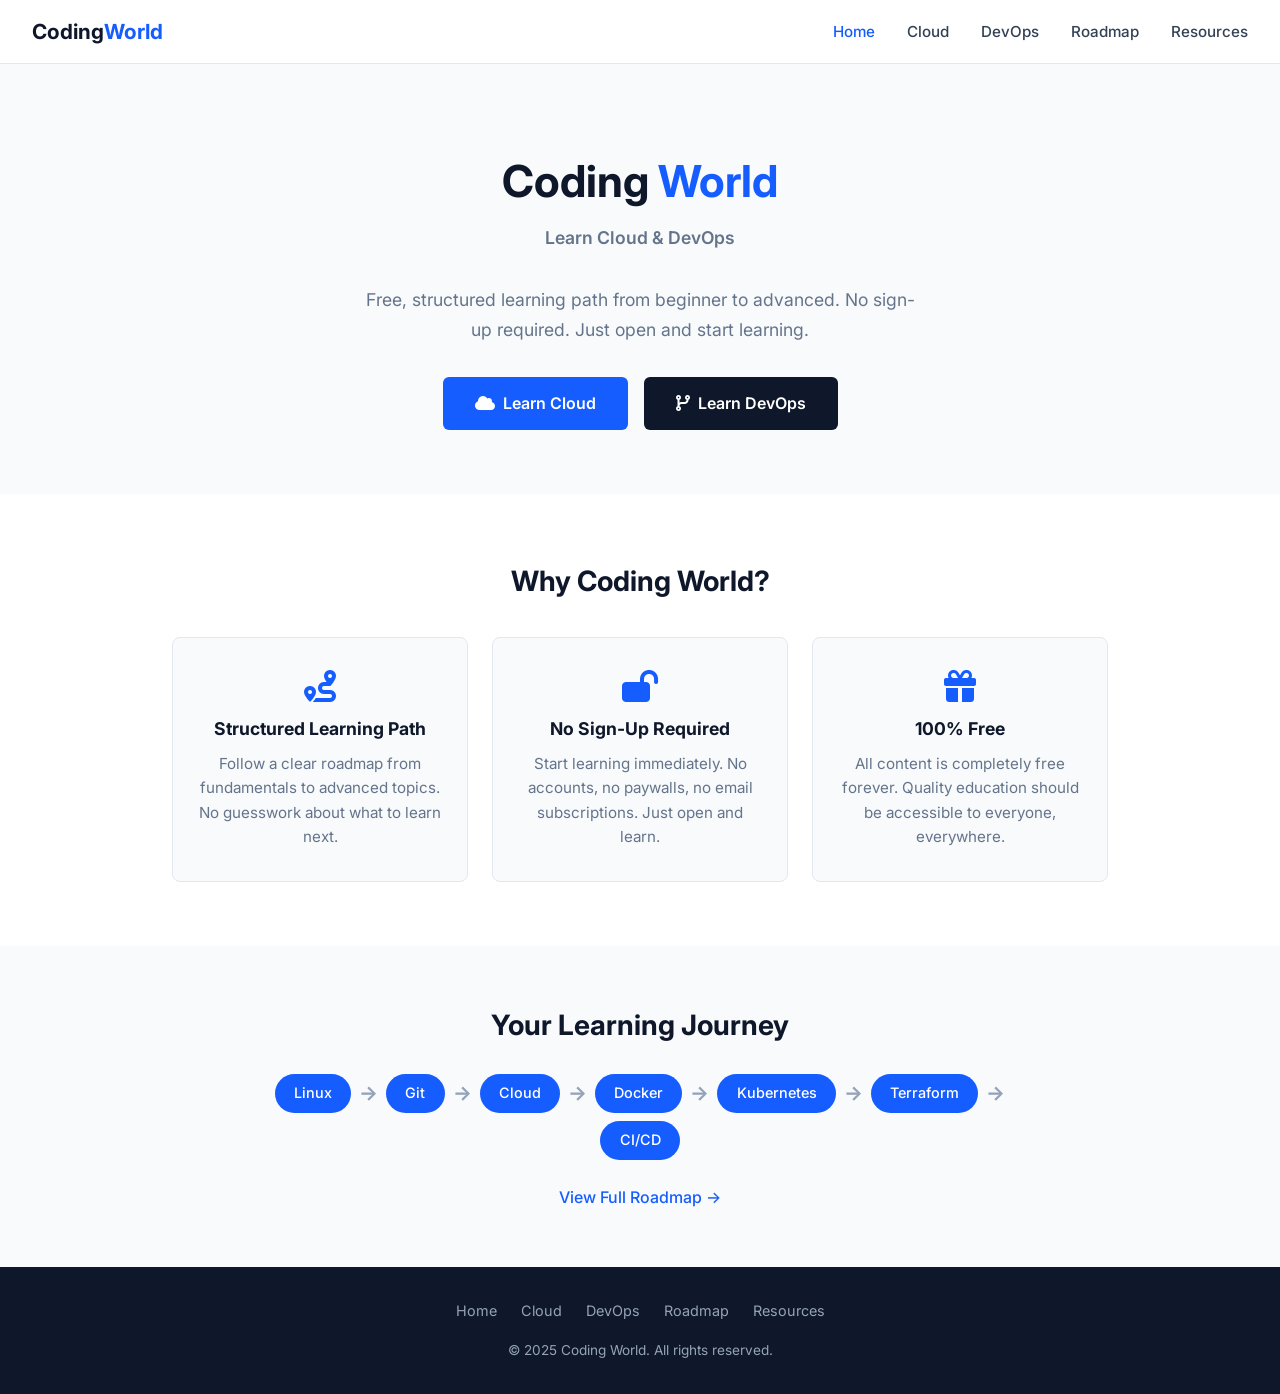
==== commit ccf0be64: "Update index.html" ====
--- a/index.html
+++ b/index.html
@@ -91,11 +91,5 @@
     </div>
     <p>&copy; 2025 Coding World. All rights reserved.</p>
   </footer>
+ 
 
-  <button class="back-to-top" aria-label="Back to top"><i class="fas fa-arrow-up"></i></button>
-  <script src="script.js"></script>
-</body>
-</html>
-=======
-<!DOCTYPE html><!--RJqVNcGlyNMTMCSjUhqkt--><html lang="en"><head><meta charSet="utf-8"/><meta name="viewport" content="width=device-width, initial-scale=1"/><link rel="stylesheet" href="/_next/static/css/c68abee4e46d23ef.css" data-precedence="next"/><link rel="preload" as="script" fetchPriority="low" href="/_next/static/chunks/webpack-8bc676a38500ec86.js"/><script src="/_next/static/chunks/4bd1b696-21f374d1156f834a.js" async=""></script><script src="/_next/static/chunks/255-93a59f354348d7d5.js" async=""></script><script src="/_next/static/chunks/main-app-a931d3defb25d860.js" async=""></script><script src="/_next/static/chunks/349-acaad126e74a8571.js" async=""></script><script src="/_next/static/chunks/559-4b125c624af9460f.js" async=""></script><script src="/_next/static/chunks/app/layout-97086ec14cc3a249.js" async=""></script><script src="/_next/static/chunks/667-7d74f03dfd28b182.js" async=""></script><script src="/_next/static/chunks/app/(app)/layout-f5e4618d184f99e4.js" async=""></script><script src="/_next/static/chunks/app/page-3dbbd2f15686860f.js" async=""></script><link rel="preconnect" href="https://fonts.googleapis.com"/><link rel="preconnect" href="https://fonts.gstatic.com" crossorigin="anonymous"/><title>CodingWorld</title><meta name="description" content="Interactive browser terminal to learn Linux and AWS CLI commands."/><link rel="icon" href="/favicon.ico" type="image/x-icon" sizes="16x16"/><link href="https://fonts.googleapis.com/css2?family=Space+Grotesk:wght@400;500;700&amp;family=Source+Code+Pro:wght@400;500&amp;display=swap" rel="stylesheet"/><script src="/_next/static/chunks/polyfills-42372ed130431b0a.js" noModule=""></script></head><body class="font-body antialiased"><div hidden=""><!--$--><!--/$--></div><div class="flex flex-col min-h-screen bg-background"><header class="px-4 lg:px-6 h-16 flex items-center container mx-auto"><a class="flex items-center justify-center gap-2" href="/"><svg xmlns="http://www.w3.org/2000/svg" viewBox="0 0 24 24" fill="none" stroke="currentColor" stroke-width="2" stroke-linecap="round" stroke-linejoin="round" class="h-6 w-6 text-primary"><path d="M4 17l6-6-6-6"></path><path d="M12 19h8"></path></svg><span class="font-bold text-lg">CodingWorld</span></a></header><main class="flex-1"><section class="w-full py-12 md:py-24 lg:py-32"><div class="container px-4 md:px-6"><div class="grid gap-6 lg:grid-cols-2 lg:gap-12 xl:gap-24"><div class="flex flex-col justify-center space-y-4"><div class="space-y-4"><h1 class="text-4xl font-bold tracking-tighter sm:text-5xl xl:text-6xl/none font-headline bg-clip-text text-transparent bg-gradient-to-r from-primary to-accent">Master the Command Line</h1><p class="max-w-[600px] text-muted-foreground md:text-xl">An interactive terminal that teaches and validates AWS CLI &amp; Linux commands. Practice, learn, and conquer the command line.</p></div><div class="flex flex-col gap-4 min-[400px]:flex-row pt-6"><a class="inline-flex h-12 items-center justify-center rounded-md bg-primary px-8 text-lg font-medium text-primary-foreground shadow transition-colors hover:bg-primary/90 focus-visible:outline-none focus-visible:ring-1 focus-visible:ring-ring disabled:pointer-events-none disabled:opacity-50" href="/linux/"><svg xmlns="http://www.w3.org/2000/svg" width="24" height="24" viewBox="0 0 24 24" fill="none" stroke="currentColor" stroke-width="2" stroke-linecap="round" stroke-linejoin="round" class="lucide lucide-code mr-2 h-5 w-5"><polyline points="16 18 22 12 16 6"></polyline><polyline points="8 6 2 12 8 18"></polyline></svg>Linux Practice</a><a class="inline-flex h-12 items-center justify-center rounded-md border border-input bg-background px-8 text-lg font-medium shadow-sm transition-colors hover:bg-accent hover:text-accent-foreground focus-visible:outline-none focus-visible:ring-1 focus-visible:ring-ring disabled:pointer-events-none disabled:opacity-50" href="/aws/"><svg xmlns="http://www.w3.org/2000/svg" width="24" height="24" viewBox="0 0 24 24" fill="none" stroke="currentColor" stroke-width="2" stroke-linecap="round" stroke-linejoin="round" class="lucide lucide-cloud mr-2 h-5 w-5"><path d="M17.5 19H9a7 7 0 1 1 6.71-9h1.79a4.5 4.5 0 1 1 0 9Z"></path></svg>AWS CLI Practice</a></div></div><div class="hidden lg:flex items-center justify-center"><div class="rounded-lg border text-card-foreground w-full max-w-md bg-card/50 shadow-2xl shadow-primary/10"><div class="flex space-y-1.5 p-2 border-b flex-row items-center justify-between"><div class="flex items-center gap-1.5"><span class="h-3 w-3 rounded-full bg-red-500"></span><span class="h-3 w-3 rounded-full bg-yellow-500"></span><span class="h-3 w-3 rounded-full bg-green-500"></span></div><p class="text-xs text-muted-foreground">zsh</p></div><div class="p-4 font-code text-sm"><div class="flex gap-2"><span class="text-primary">$</span><p>cat welcome.txt</p></div><p class="mt-2">Welcome to CodingWorld!</p><p>Choose a mode to start your training.</p><div class="flex gap-2 mt-4"><span class="text-primary">$</span><span class="bg-foreground w-2 h-4 animate-pulse"></span></div></div></div></div></div></div></section><section class="w-full py-12 md:py-24 lg:py-32 bg-muted/20"><div class="container px-4 md:px-6"><div class="mx-auto max-w-2xl text-center"><h2 class="text-3xl font-bold tracking-tighter sm:text-4xl font-headline">Get Your Ultimate CLI Cheatsheet</h2><p class="mt-4 text-muted-foreground md:text-lg">Enter your email to get a handy PDF with all the essential commands for Linux and AWS CLI, sent directly to your inbox.</p></div><div class="mx-auto mt-8 max-w-xl"><div class="rounded-lg border bg-card text-card-foreground shadow-sm"><div class="flex flex-col space-y-1.5 p-6"><div class="text-2xl font-semibold leading-none tracking-tight">Free Cheatsheets</div><div class="text-sm text-muted-foreground">Enter your email to receive a comprehensive Linux or AWS CLI cheatsheet PDF in your inbox.</div></div><div class="p-6 pt-0 space-y-4"><input type="email" class="flex h-10 w-full rounded-md border border-input bg-background px-3 py-2 text-base ring-offset-background file:border-0 file:bg-transparent file:text-sm file:font-medium file:text-foreground placeholder:text-muted-foreground focus-visible:outline-none focus-visible:ring-2 focus-visible:ring-ring focus-visible:ring-offset-2 disabled:cursor-not-allowed disabled:opacity-50 md:text-sm" placeholder="your.email@example.com" value=""/><div class="flex flex-col sm:flex-row gap-4"><button class="inline-flex items-center justify-center gap-2 whitespace-nowrap rounded-md text-sm font-medium ring-offset-background transition-colors focus-visible:outline-none focus-visible:ring-2 focus-visible:ring-ring focus-visible:ring-offset-2 disabled:pointer-events-none disabled:opacity-50 [&amp;_svg]:pointer-events-none [&amp;_svg]:size-4 [&amp;_svg]:shrink-0 bg-primary text-primary-foreground hover:bg-primary/90 h-10 px-4 py-2 w-full">Get Linux Cheatsheet</button><button class="inline-flex items-center justify-center gap-2 whitespace-nowrap rounded-md text-sm font-medium ring-offset-background transition-colors focus-visible:outline-none focus-visible:ring-2 focus-visible:ring-ring focus-visible:ring-offset-2 disabled:pointer-events-none disabled:opacity-50 [&amp;_svg]:pointer-events-none [&amp;_svg]:size-4 [&amp;_svg]:shrink-0 bg-primary text-primary-foreground hover:bg-primary/90 h-10 px-4 py-2 w-full">Get AWS Cheatsheet</button></div></div></div></div></div></section></main><footer class="flex items-center justify-center p-6"><p class="text-sm text-muted-foreground">© <!-- -->2026<!-- --> CodingWorld. All rights reserved.</p></footer></div><!--$--><!--/$--><div role="region" aria-label="Notifications (F8)" tabindex="-1" style="pointer-events:none"><ol tabindex="-1" class="fixed top-0 z-[100] flex max-h-screen w-full flex-col-reverse p-4 sm:bottom-0 sm:right-0 sm:top-auto sm:flex-col md:max-w-[420px]"></ol></div><script src="/_next/static/chunks/webpack-8bc676a38500ec86.js" id="_R_" async=""></script><script>(self.__next_f=self.__next_f||[]).push([0])</script><script>self.__next_f.push([1,"1:\"$Sreact.fragment\"\n2:I[3006,[\"349\",\"static/chunks/349-acaad126e74a8571.js\",\"559\",\"static/chunks/559-4b125c624af9460f.js\",\"177\",\"static/chunks/app/layout-97086ec14cc3a249.js\"],\"ThemeProvider\"]\n3:I[9766,[],\"\"]\n4:I[8924,[],\"\"]\n5:I[8516,[\"349\",\"static/chunks/349-acaad126e74a8571.js\",\"559\",\"static/chunks/559-4b125c624af9460f.js\",\"177\",\"static/chunks/app/layout-97086ec14cc3a249.js\"],\"Toaster\"]\n6:I[2619,[\"349\",\"static/chunks/349-acaad126e74a8571.js\",\"667\",\"static/chunks/667-7d74f03dfd28b182.js\",\"944\",\"static/chunks/app/(app)/layout-f5e4618d184f99e4.js\"],\"\"]\nf:I[7150,[],\"\"]\n:HL[\"/_next/static/css/c68abee4e46d23ef.css\",\"style\"]\n"])</script><script>self.__next_f.push([1,"0:{\"P\":null,\"b\":\"RJqVNcGlyNMTMCSjUhqkt\",\"p\":\"\",\"c\":[\"\",\"\"],\"i\":false,\"f\":[[[\"\",{\"children\":[\"__PAGE__\",{}]},\"$undefined\",\"$undefined\",true],[\"\",[\"$\",\"$1\",\"c\",{\"children\":[[[\"$\",\"link\",\"0\",{\"rel\":\"stylesheet\",\"href\":\"/_next/static/css/c68abee4e46d23ef.css\",\"precedence\":\"next\",\"crossOrigin\":\"$undefined\",\"nonce\":\"$undefined\"}]],[\"$\",\"html\",null,{\"lang\":\"en\",\"suppressHydrationWarning\":true,\"children\":[[\"$\",\"head\",null,{\"children\":[[\"$\",\"link\",null,{\"rel\":\"preconnect\",\"href\":\"https://fonts.googleapis.com\"}],[\"$\",\"link\",null,{\"rel\":\"preconnect\",\"href\":\"https://fonts.gstatic.com\",\"crossOrigin\":\"anonymous\"}],[\"$\",\"link\",null,{\"href\":\"https://fonts.googleapis.com/css2?family=Space+Grotesk:wght@400;500;700\u0026family=Source+Code+Pro:wght@400;500\u0026display=swap\",\"rel\":\"stylesheet\"}]]}],[\"$\",\"body\",null,{\"className\":\"font-body antialiased\",\"children\":[\"$\",\"$L2\",null,{\"children\":[[\"$\",\"$L3\",null,{\"parallelRouterKey\":\"children\",\"error\":\"$undefined\",\"errorStyles\":\"$undefined\",\"errorScripts\":\"$undefined\",\"template\":[\"$\",\"$L4\",null,{}],\"templateStyles\":\"$undefined\",\"templateScripts\":\"$undefined\",\"notFound\":[[[\"$\",\"title\",null,{\"children\":\"404: This page could not be found.\"}],[\"$\",\"div\",null,{\"style\":{\"fontFamily\":\"system-ui,\\\"Segoe UI\\\",Roboto,Helvetica,Arial,sans-serif,\\\"Apple Color Emoji\\\",\\\"Segoe UI Emoji\\\"\",\"height\":\"100vh\",\"textAlign\":\"center\",\"display\":\"flex\",\"flexDirection\":\"column\",\"alignItems\":\"center\",\"justifyContent\":\"center\"},\"children\":[\"$\",\"div\",null,{\"children\":[[\"$\",\"style\",null,{\"dangerouslySetInnerHTML\":{\"__html\":\"body{color:#000;background:#fff;margin:0}.next-error-h1{border-right:1px solid rgba(0,0,0,.3)}@media (prefers-color-scheme:dark){body{color:#fff;background:#000}.next-error-h1{border-right:1px solid rgba(255,255,255,.3)}}\"}}],[\"$\",\"h1\",null,{\"className\":\"next-error-h1\",\"style\":{\"display\":\"inline-block\",\"margin\":\"0 20px 0 0\",\"padding\":\"0 23px 0 0\",\"fontSize\":24,\"fontWeight\":500,\"verticalAlign\":\"top\",\"lineHeight\":\"49px\"},\"children\":404}],[\"$\",\"div\",null,{\"style\":{\"display\":\"inline-block\"},\"children\":[\"$\",\"h2\",null,{\"style\":{\"fontSize\":14,\"fontWeight\":400,\"lineHeight\":\"49px\",\"margin\":0},\"children\":\"This page could not be found.\"}]}]]}]}]],[]],\"forbidden\":\"$undefined\",\"unauthorized\":\"$undefined\"}],[\"$\",\"$L5\",null,{}]]}]}]]}]]}],{\"children\":[\"__PAGE__\",[\"$\",\"$1\",\"c\",{\"children\":[[\"$\",\"div\",null,{\"className\":\"flex flex-col min-h-screen bg-background\",\"children\":[[\"$\",\"header\",null,{\"className\":\"px-4 lg:px-6 h-16 flex items-center container mx-auto\",\"children\":[\"$\",\"$L6\",null,{\"href\":\"/\",\"className\":\"flex items-center justify-center gap-2\",\"children\":[[\"$\",\"svg\",null,{\"xmlns\":\"http://www.w3.org/2000/svg\",\"viewBox\":\"0 0 24 24\",\"fill\":\"none\",\"stroke\":\"currentColor\",\"strokeWidth\":\"2\",\"strokeLinecap\":\"round\",\"strokeLinejoin\":\"round\",\"className\":\"h-6 w-6 text-primary\",\"children\":[[\"$\",\"path\",null,{\"d\":\"M4 17l6-6-6-6\"}],[\"$\",\"path\",null,{\"d\":\"M12 19h8\"}]]}],[\"$\",\"span\",null,{\"className\":\"font-bold text-lg\",\"children\":\"CodingWorld\"}]]}]}],[\"$\",\"main\",null,{\"className\":\"flex-1\",\"children\":[[\"$\",\"section\",null,{\"className\":\"w-full py-12 md:py-24 lg:py-32\",\"children\":[\"$\",\"div\",null,{\"className\":\"container px-4 md:px-6\",\"children\":[\"$\",\"div\",null,{\"className\":\"grid gap-6 lg:grid-cols-2 lg:gap-12 xl:gap-24\",\"children\":[[\"$\",\"div\",null,{\"className\":\"flex flex-col justify-center space-y-4\",\"children\":[[\"$\",\"div\",null,{\"className\":\"space-y-4\",\"children\":[[\"$\",\"h1\",null,{\"className\":\"text-4xl font-bold tracking-tighter sm:text-5xl xl:text-6xl/none font-headline bg-clip-text text-transparent bg-gradient-to-r from-primary to-accent\",\"children\":\"Master the Command Line\"}],[\"$\",\"p\",null,{\"className\":\"max-w-[600px] text-muted-foreground md:text-xl\",\"children\":\"An interactive terminal that teaches and validates AWS CLI \u0026 Linux commands. Practice, learn, and conquer the command line.\"}]]}],[\"$\",\"div\",null,{\"className\":\"flex flex-col gap-4 min-[400px]:flex-row pt-6\",\"children\":[[\"$\",\"$L6\",null,{\"href\":\"/linux\",\"className\":\"inline-flex h-12 items-center justify-center rounded-md bg-primary px-8 text-lg font-medium text-primary-foreground shadow transition-colors hover:bg-primary/90 focus-visible:outline-none focus-visible:ring-1 focus-visible:ring-ring disabled:pointer-events-none disabled:opacity-50\",\"children\":[[\"$\",\"svg\",null,{\"ref\":\"$undefined\",\"xmlns\":\"http://www.w3.org/2000/svg\",\"width\":24,\"height\":24,\"viewBox\":\"0 0 24 24\",\"fill\":\"none\",\"stroke\":\"currentColor\",\"strokeWidth\":2,\"strokeLinecap\":\"round\",\"strokeLinejoin\":\"round\",\"className\":\"lucide lucide-code mr-2 h-5 w-5\",\"children\":[\"$L7\",\"$L8\",\"$undefined\"]}],\"Linux Practice\"]}],\"$L9\"]}]]}],\"$La\"]}]}]}],\"$Lb\"]}],\"$Lc\"]}],null,\"$Ld\"]}],{},null,false]},null,false],\"$Le\",false]],\"m\":\"$undefined\",\"G\":[\"$f\",[]],\"s\":false,\"S\":true}\n"])</script><script>self.__next_f.push([1,"10:I[8281,[\"349\",\"static/chunks/349-acaad126e74a8571.js\",\"667\",\"static/chunks/667-7d74f03dfd28b182.js\",\"974\",\"static/chunks/app/page-3dbbd2f15686860f.js\"],\"default\"]\n11:I[4431,[],\"OutletBoundary\"]\n13:I[5278,[],\"AsyncMetadataOutlet\"]\n15:I[4431,[],\"ViewportBoundary\"]\n17:I[4431,[],\"MetadataBoundary\"]\n18:\"$Sreact.suspense\"\n7:[\"$\",\"polyline\",\"z7tu5w\",{\"points\":\"16 18 22 12 16 6\"}]\n8:[\"$\",\"polyline\",\"1eg1df\",{\"points\":\"8 6 2 12 8 18\"}]\n"])</script><script>self.__next_f.push([1,"9:[\"$\",\"$L6\",null,{\"href\":\"/aws\",\"className\":\"inline-flex h-12 items-center justify-center rounded-md border border-input bg-background px-8 text-lg font-medium shadow-sm transition-colors hover:bg-accent hover:text-accent-foreground focus-visible:outline-none focus-visible:ring-1 focus-visible:ring-ring disabled:pointer-events-none disabled:opacity-50\",\"children\":[[\"$\",\"svg\",null,{\"ref\":\"$undefined\",\"xmlns\":\"http://www.w3.org/2000/svg\",\"width\":24,\"height\":24,\"viewBox\":\"0 0 24 24\",\"fill\":\"none\",\"stroke\":\"currentColor\",\"strokeWidth\":2,\"strokeLinecap\":\"round\",\"strokeLinejoin\":\"round\",\"className\":\"lucide lucide-cloud mr-2 h-5 w-5\",\"children\":[[\"$\",\"path\",\"p7xjir\",{\"d\":\"M17.5 19H9a7 7 0 1 1 6.71-9h1.79a4.5 4.5 0 1 1 0 9Z\"}],\"$undefined\"]}],\"AWS CLI Practice\"]}]\n"])</script><script>self.__next_f.push([1,"a:[\"$\",\"div\",null,{\"className\":\"hidden lg:flex items-center justify-center\",\"children\":[\"$\",\"div\",null,{\"ref\":\"$undefined\",\"className\":\"rounded-lg border text-card-foreground w-full max-w-md bg-card/50 shadow-2xl shadow-primary/10\",\"children\":[[\"$\",\"div\",null,{\"ref\":\"$undefined\",\"className\":\"flex space-y-1.5 p-2 border-b flex-row items-center justify-between\",\"children\":[[\"$\",\"div\",null,{\"className\":\"flex items-center gap-1.5\",\"children\":[[\"$\",\"span\",null,{\"className\":\"h-3 w-3 rounded-full bg-red-500\"}],[\"$\",\"span\",null,{\"className\":\"h-3 w-3 rounded-full bg-yellow-500\"}],[\"$\",\"span\",null,{\"className\":\"h-3 w-3 rounded-full bg-green-500\"}]]}],[\"$\",\"p\",null,{\"className\":\"text-xs text-muted-foreground\",\"children\":\"zsh\"}]]}],[\"$\",\"div\",null,{\"ref\":\"$undefined\",\"className\":\"p-4 font-code text-sm\",\"children\":[[\"$\",\"div\",null,{\"className\":\"flex gap-2\",\"children\":[[\"$\",\"span\",null,{\"className\":\"text-primary\",\"children\":\"$$\"}],[\"$\",\"p\",null,{\"children\":\"cat welcome.txt\"}]]}],[\"$\",\"p\",null,{\"className\":\"mt-2\",\"children\":\"Welcome to CodingWorld!\"}],[\"$\",\"p\",null,{\"children\":\"Choose a mode to start your training.\"}],[\"$\",\"div\",null,{\"className\":\"flex gap-2 mt-4\",\"children\":[[\"$\",\"span\",null,{\"className\":\"text-primary\",\"children\":\"$$\"}],[\"$\",\"span\",null,{\"className\":\"bg-foreground w-2 h-4 animate-pulse\"}]]}]]}]]}]}]\n"])</script><script>self.__next_f.push([1,"b:[\"$\",\"section\",null,{\"className\":\"w-full py-12 md:py-24 lg:py-32 bg-muted/20\",\"children\":[\"$\",\"div\",null,{\"className\":\"container px-4 md:px-6\",\"children\":[[\"$\",\"div\",null,{\"className\":\"mx-auto max-w-2xl text-center\",\"children\":[[\"$\",\"h2\",null,{\"className\":\"text-3xl font-bold tracking-tighter sm:text-4xl font-headline\",\"children\":\"Get Your Ultimate CLI Cheatsheet\"}],[\"$\",\"p\",null,{\"className\":\"mt-4 text-muted-foreground md:text-lg\",\"children\":\"Enter your email to get a handy PDF with all the essential commands for Linux and AWS CLI, sent directly to your inbox.\"}]]}],[\"$\",\"div\",null,{\"className\":\"mx-auto mt-8 max-w-xl\",\"children\":[\"$\",\"$L10\",null,{}]}]]}]}]\nc:[\"$\",\"footer\",null,{\"className\":\"flex items-center justify-center p-6\",\"children\":[\"$\",\"p\",null,{\"className\":\"text-sm text-muted-foreground\",\"children\":[\"© \",2026,\" CodingWorld. All rights reserved.\"]}]}]\nd:[\"$\",\"$L11\",null,{\"children\":[\"$L12\",[\"$\",\"$L13\",null,{\"promise\":\"$@14\"}]]}]\ne:[\"$\",\"$1\",\"h\",{\"children\":[null,[[\"$\",\"$L15\",null,{\"children\":\"$L16\"}],null],[\"$\",\"$L17\",null,{\"children\":[\"$\",\"div\",null,{\"hidden\":true,\"children\":[\"$\",\"$18\",null,{\"fallback\":null,\"children\":\"$L19\"}]}]}]]}]\n"])</script><script>self.__next_f.push([1,"16:[[\"$\",\"meta\",\"0\",{\"charSet\":\"utf-8\"}],[\"$\",\"meta\",\"1\",{\"name\":\"viewport\",\"content\":\"width=device-width, initial-scale=1\"}]]\n12:null\n"])</script><script>self.__next_f.push([1,"1a:I[622,[],\"IconMark\"]\n14:{\"metadata\":[[\"$\",\"title\",\"0\",{\"children\":\"CodingWorld\"}],[\"$\",\"meta\",\"1\",{\"name\":\"description\",\"content\":\"Interactive browser terminal to learn Linux and AWS CLI commands.\"}],[\"$\",\"link\",\"2\",{\"rel\":\"icon\",\"href\":\"/favicon.ico\",\"type\":\"image/x-icon\",\"sizes\":\"16x16\"}],[\"$\",\"$L1a\",\"3\",{}]],\"error\":null,\"digest\":\"$undefined\"}\n"])</script><script>self.__next_f.push([1,"19:\"$14:metadata\"\n"])</script></body></html>
-
